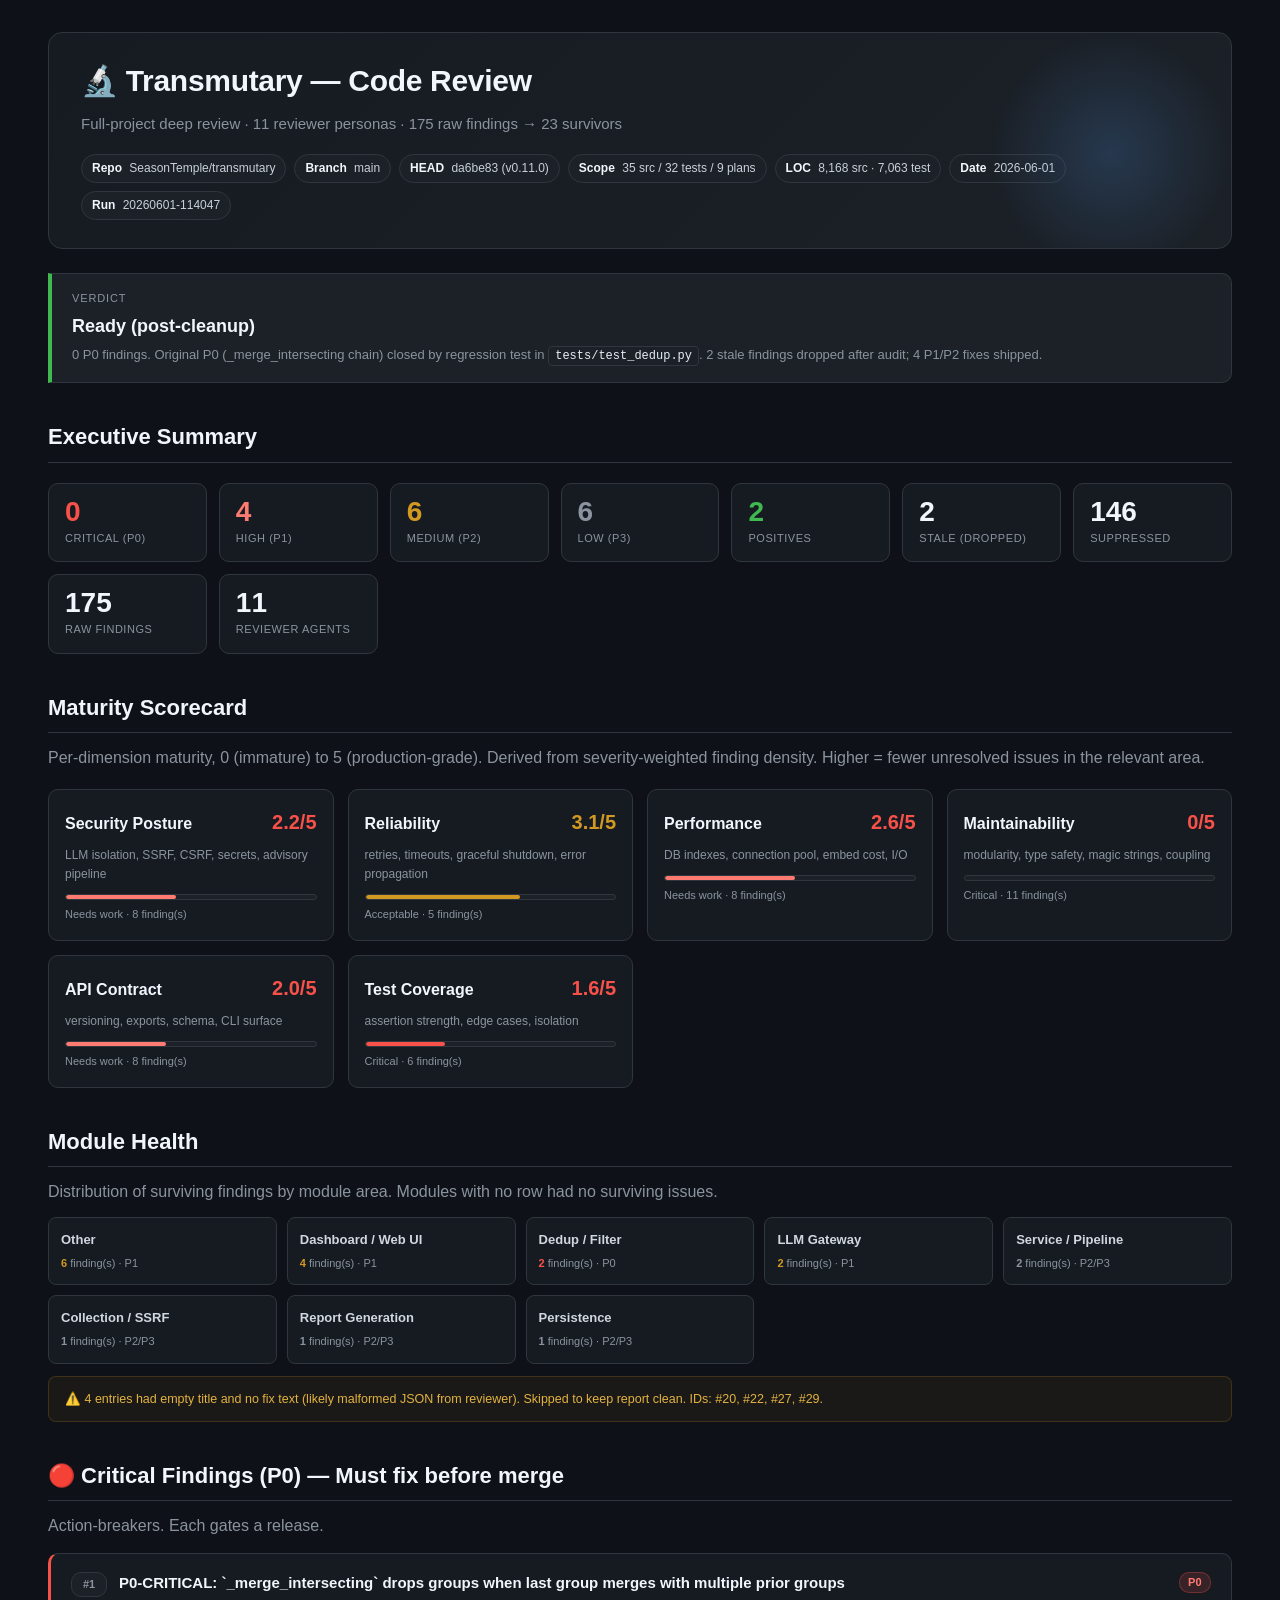
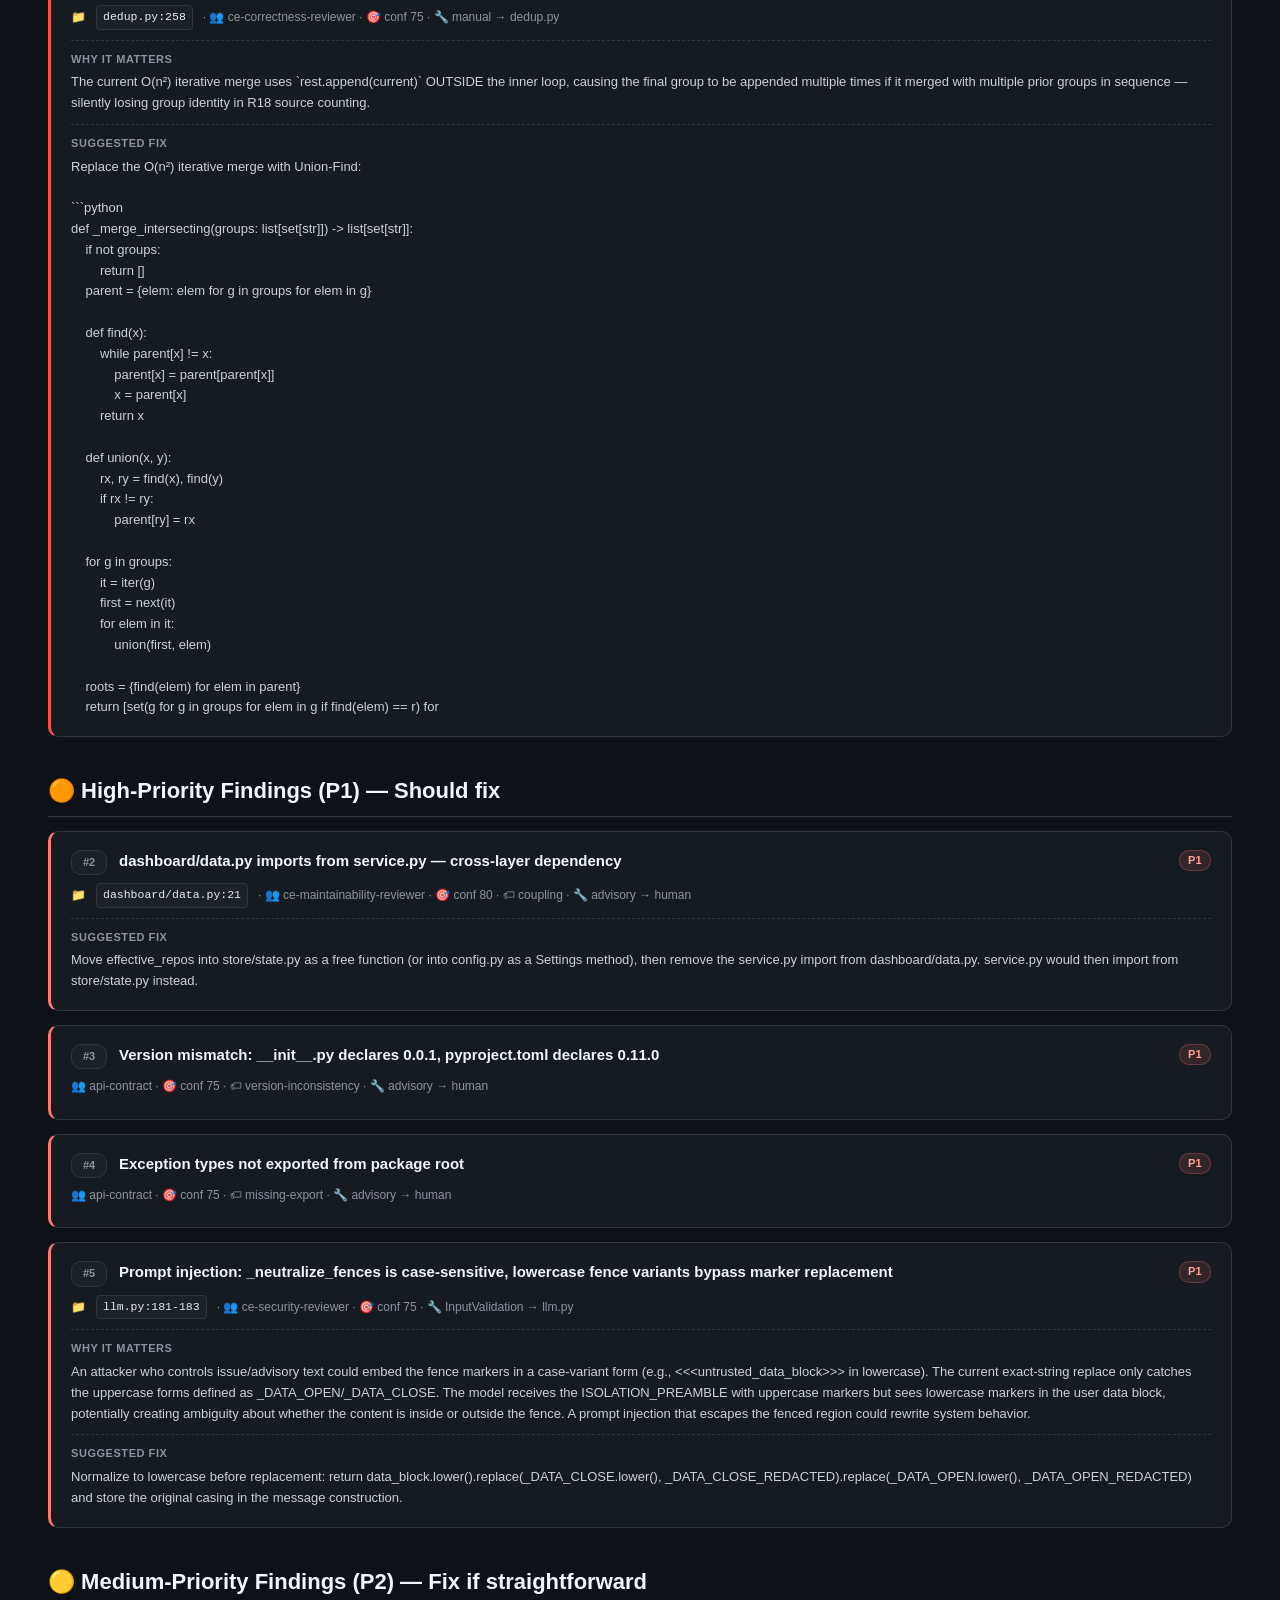
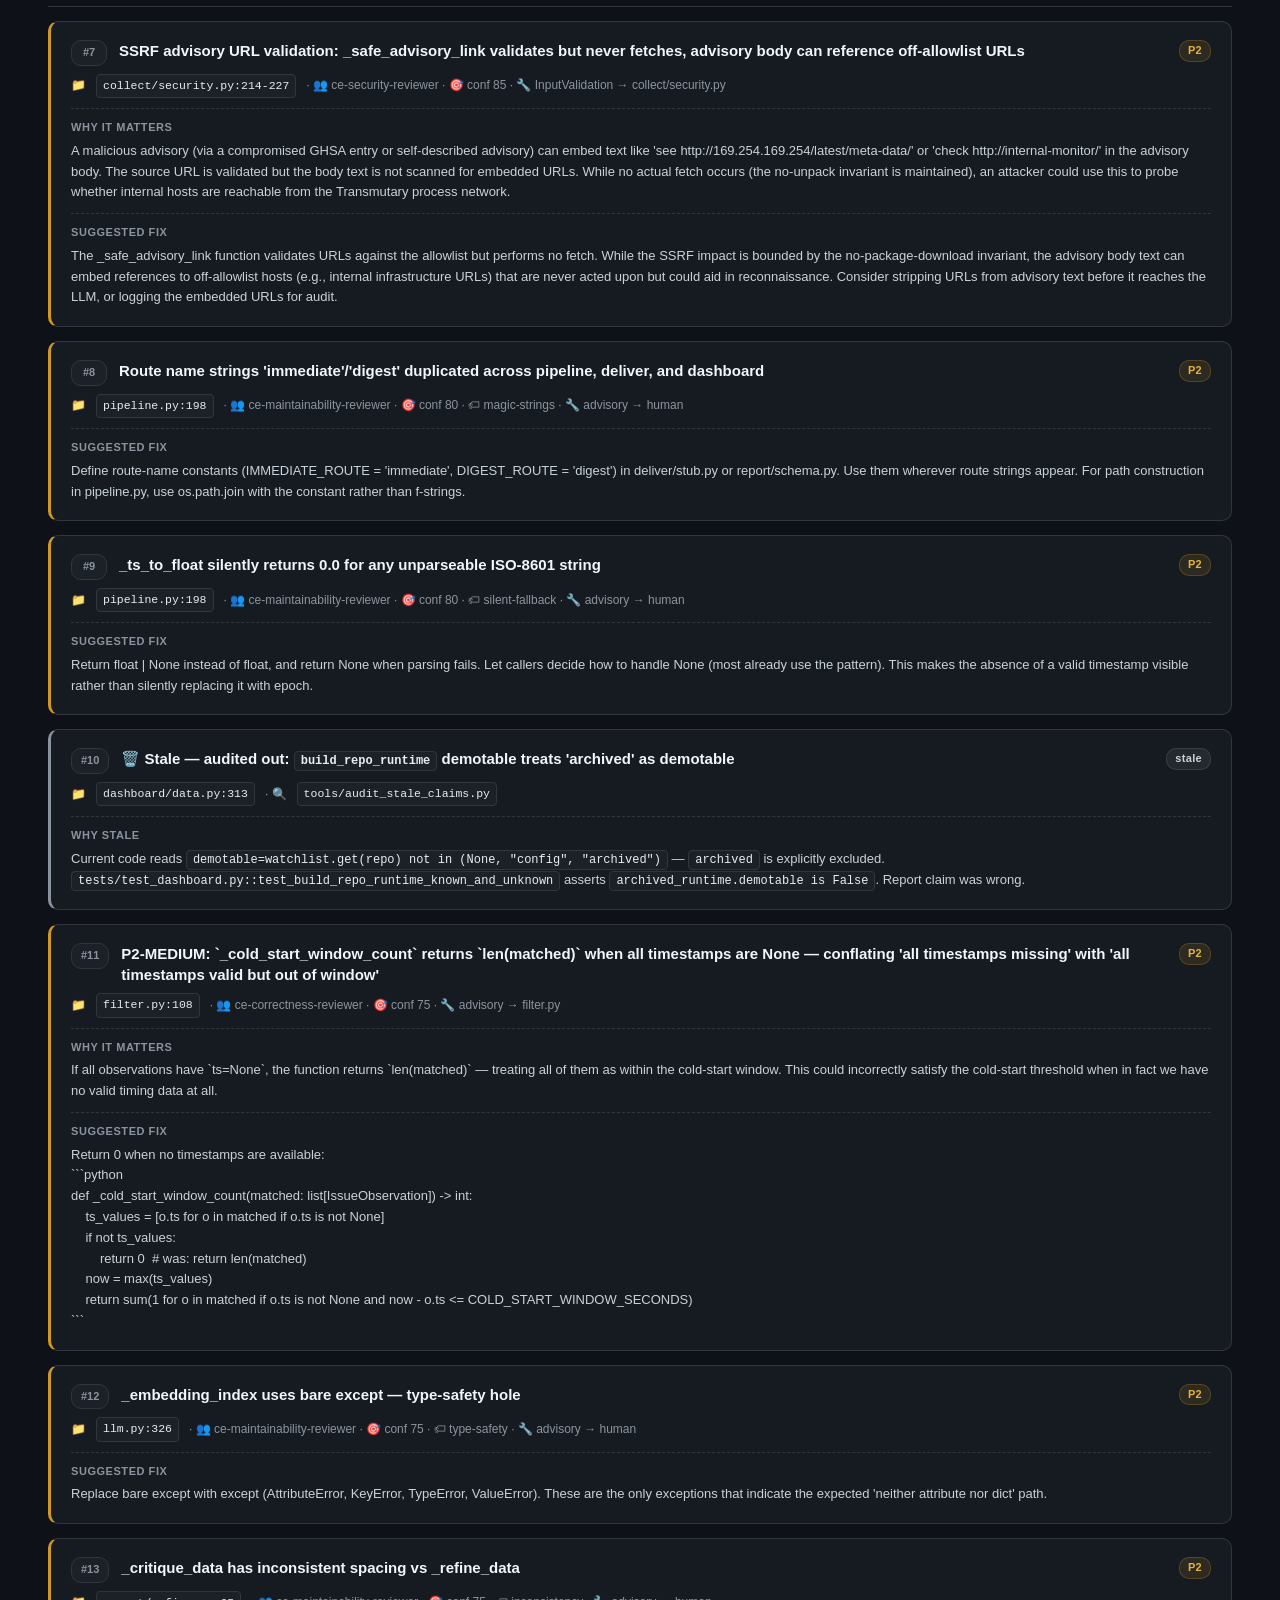
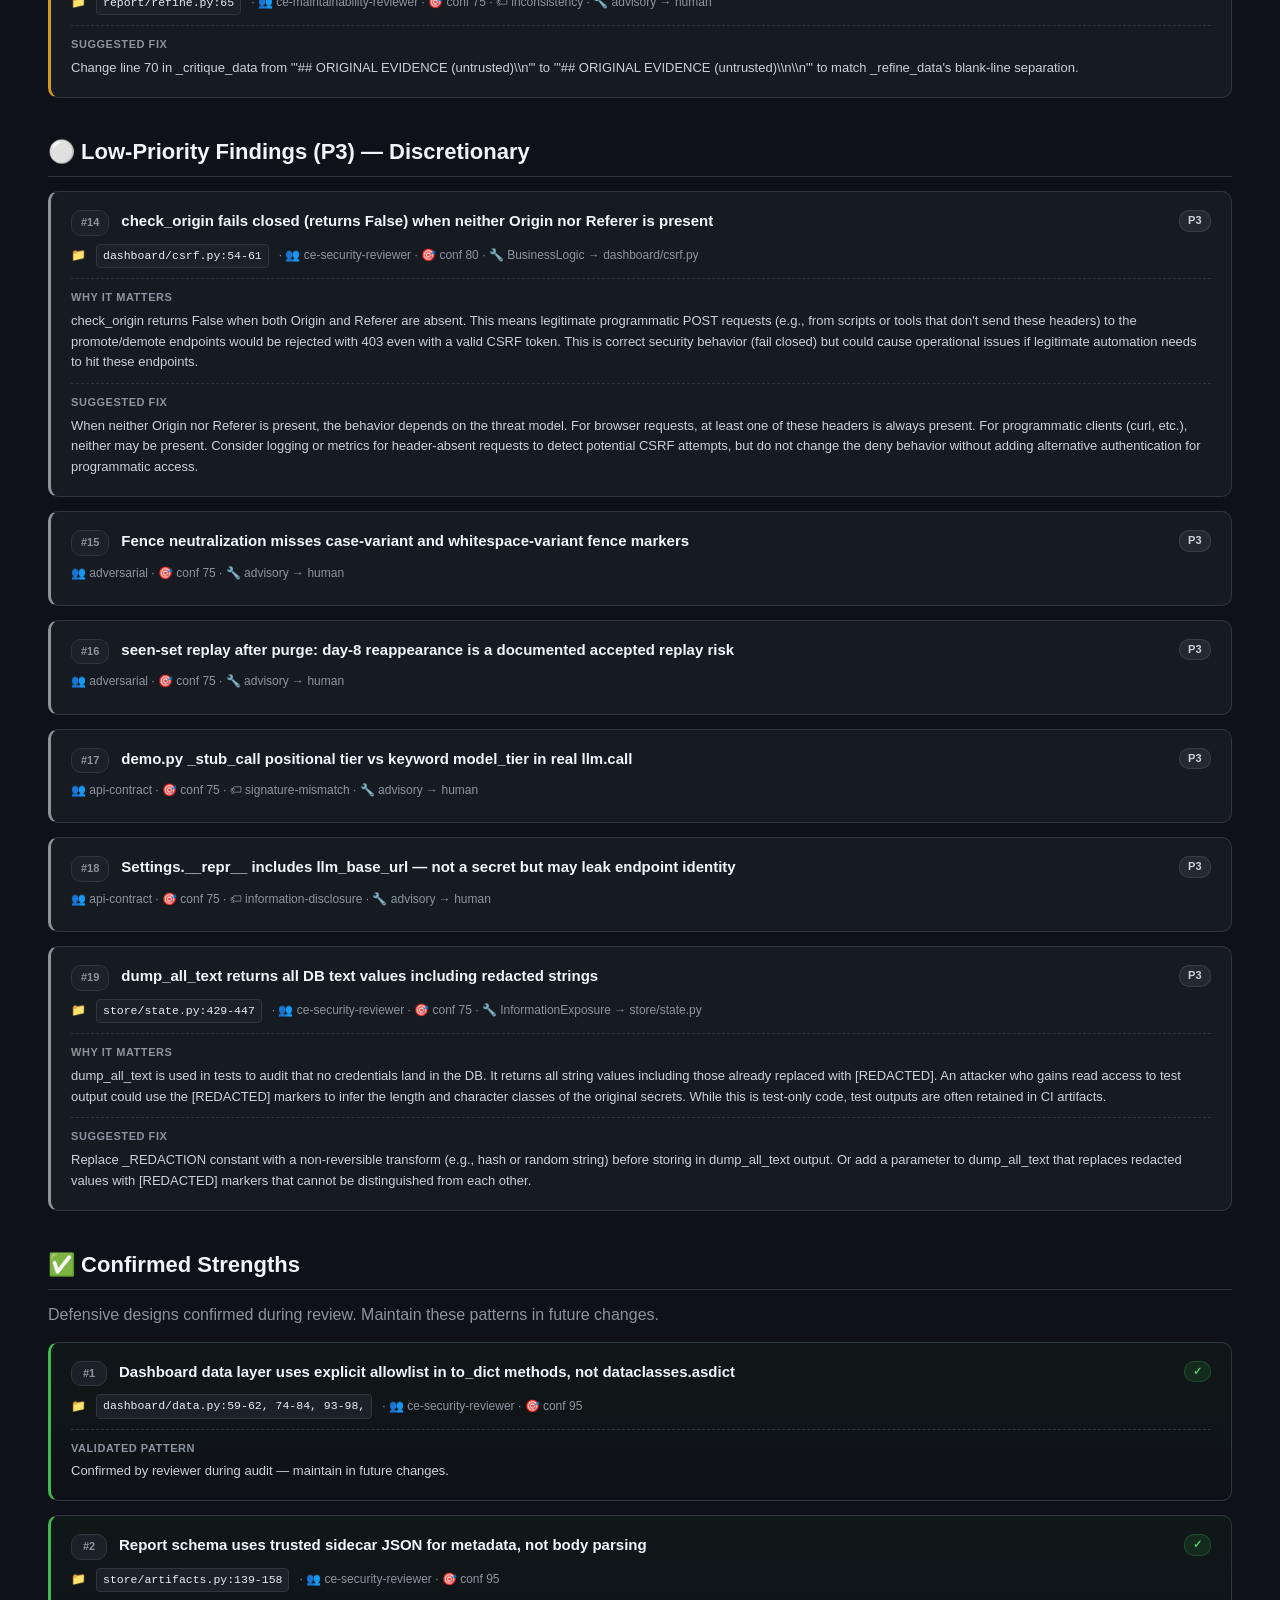
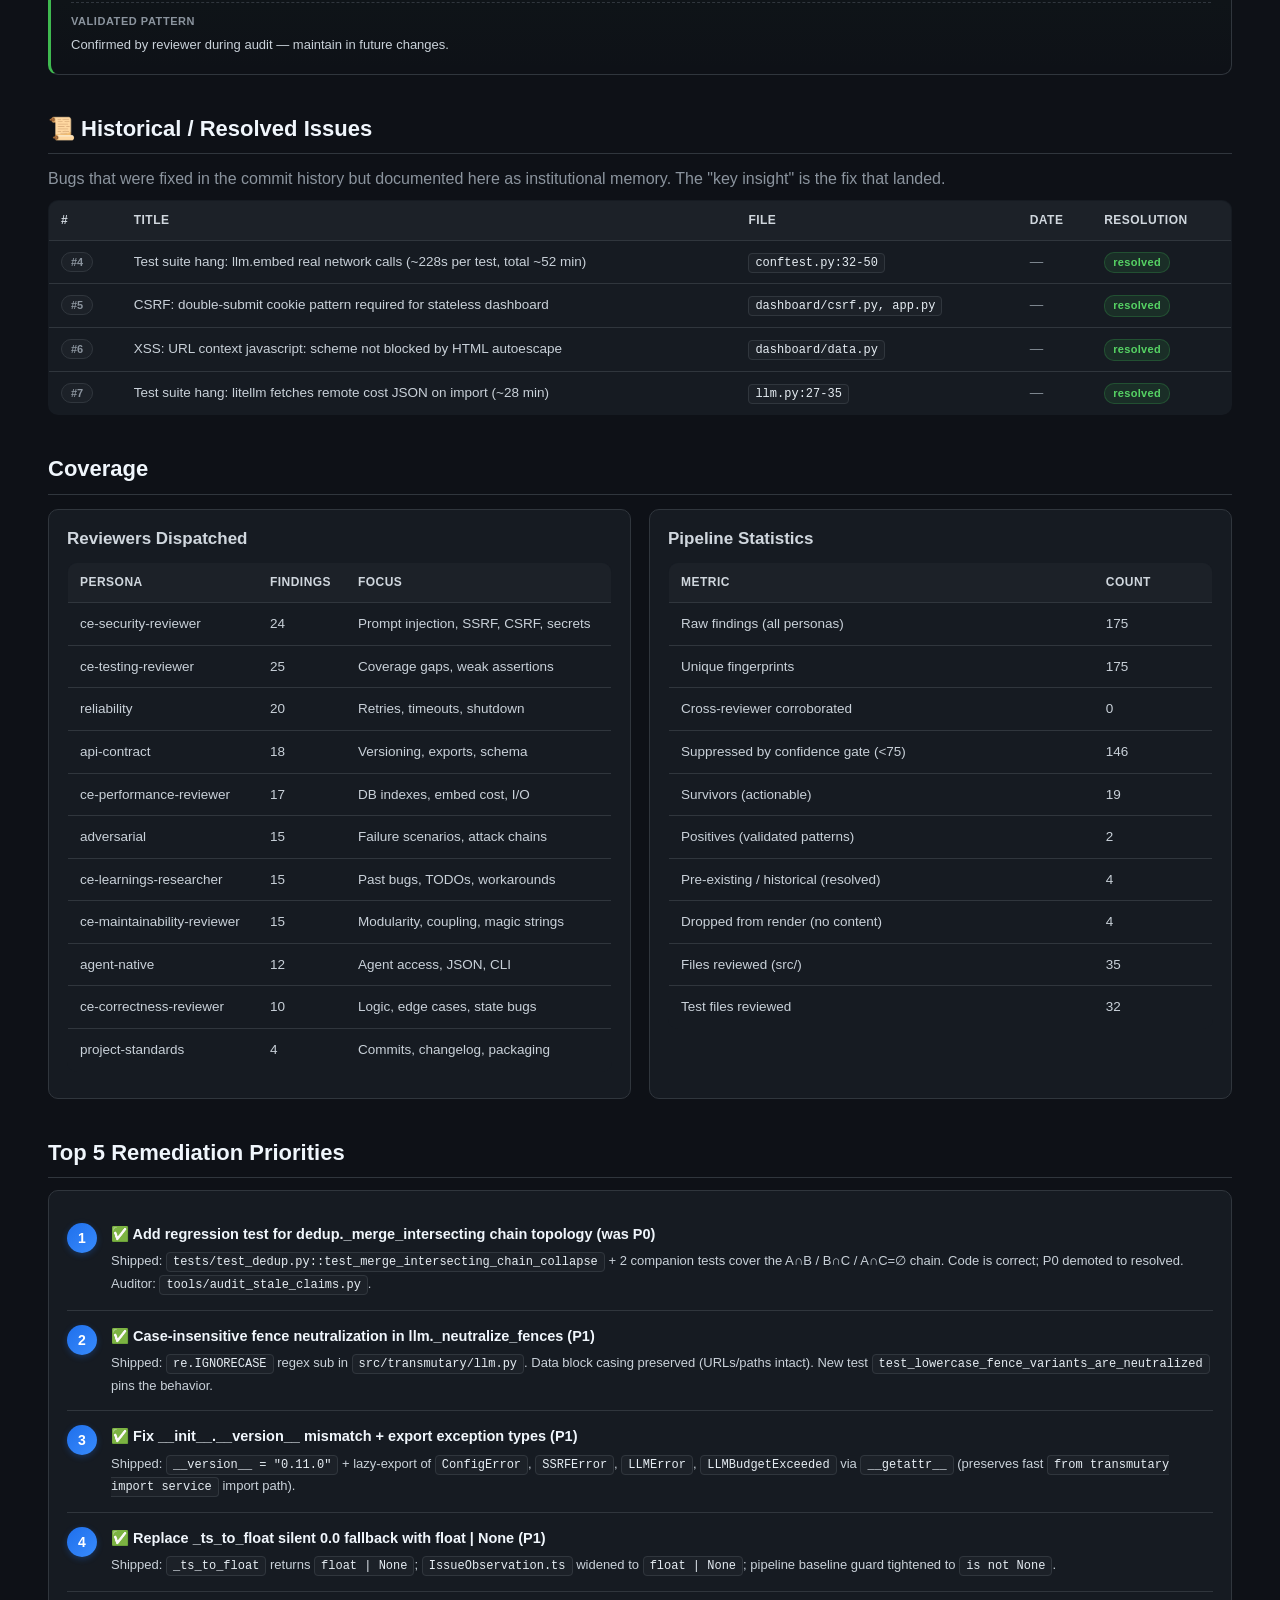
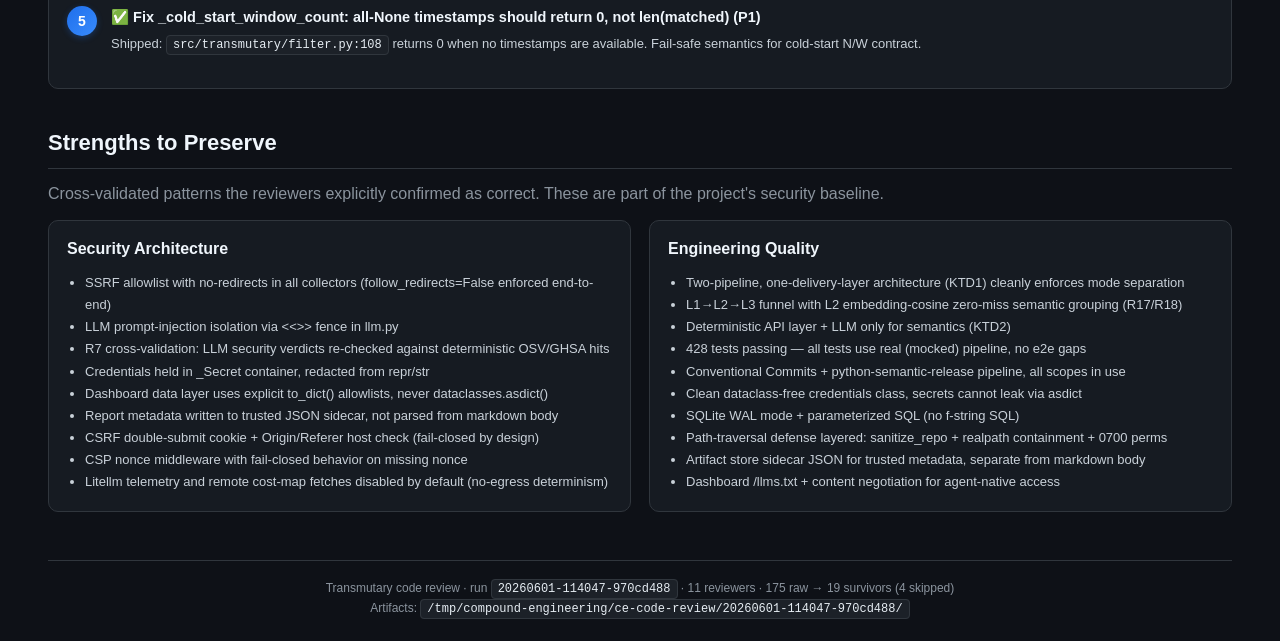
==== .compound-engineering/code-review-2026-06-01.html @ dc9ac884 "docs(review): reflect 2026-06-01 cleanup in EN + ZH reports Verdict flipped to 'Ready (post-cleanup)" ====
<!DOCTYPE html>
<html lang="en">
<head>
<meta charset="utf-8">
<meta name="viewport" content="width=device-width,initial-scale=1">
<title>Transmutary Code Review — 2026-06-01</title>
<style>
:root{--bg:#0e1117;--panel:#161b22;--panel2:#1c2128;--border:#30363d;--text:#c9d1d9;--muted:#8b949e;--accent:#58a6ff;}
*{box-sizing:border-box}
html,body{margin:0;padding:0;background:var(--bg);color:var(--text);font-family:-apple-system,BlinkMacSystemFont,"PingFang SC","Hiragino Sans GB","Microsoft YaHei",Segoe UI,Helvetica,Arial,sans-serif;line-height:1.6;-webkit-font-smoothing:antialiased}
.wrap{max-width:1240px;margin:0 auto;padding:32px 28px}
h1,h2,h3,h4{font-weight:600;color:#f0f6fc;line-height:1.3;margin:0 0 12px}
h1{font-size:30px;letter-spacing:-0.01em}
h2{font-size:22px;margin-top:40px;padding-bottom:10px;border-bottom:1px solid var(--border)}
h3{font-size:17px;margin-top:24px;color:#d0d7de}
p{margin:8px 0}
.muted{color:var(--muted)}
code{background:var(--panel2);padding:2px 6px;border-radius:4px;font-size:12px;font-family:ui-monospace,SFMono-Regular,Menlo,Consolas,monospace;color:#e6edf3;border:1px solid var(--border)}
pre{background:var(--panel2);padding:12px 16px;border-radius:8px;overflow-x:auto;border:1px solid var(--border);font-size:12.5px}
.hero{background:linear-gradient(135deg,#161b22 0%,#1c2128 100%);border:1px solid var(--border);border-radius:14px;padding:28px 32px;margin-bottom:24px;position:relative;overflow:hidden}
.hero::before{content:"";position:absolute;top:0;right:0;width:240px;height:240px;background:radial-gradient(circle,rgba(88,166,255,0.18) 0%,transparent 70%);pointer-events:none}
.hero .sub{color:var(--muted);font-size:15px;margin-bottom:18px}
.hero .meta{display:flex;flex-wrap:wrap;gap:8px;margin-top:14px}
.chip{background:var(--panel2);border:1px solid var(--border);padding:4px 10px;border-radius:20px;font-size:12px;color:#c9d1d9}
.chip strong{color:#f0f6fc;margin-right:4px}
.verdict{display:flex;align-items:center;gap:14px;background:#1c2128;border:1px solid var(--border);border-left:4px solid #d29922;padding:16px 20px;border-radius:0 10px 10px 0;margin:20px 0}
.verdict .vlabel{font-size:11px;text-transform:uppercase;letter-spacing:0.08em;color:var(--muted);margin-bottom:4px}
.verdict .vtext{font-size:18px;font-weight:600;color:#f0f6fc}
.verdict .vsub{font-size:13px;color:var(--muted);margin-top:4px}
.stats{display:grid;grid-template-columns:repeat(auto-fit,minmax(140px,1fr));gap:12px;margin:20px 0}
.stat{background:var(--panel);border:1px solid var(--border);border-radius:10px;padding:14px 16px}
.stat .num{font-size:28px;font-weight:700;color:#f0f6fc;line-height:1}
.stat .lbl{font-size:11px;color:var(--muted);text-transform:uppercase;letter-spacing:0.05em;margin-top:4px}
.stat.crit .num{color:#f85149}
.stat.high .num{color:#ff7b72}
.stat.med .num{color:#d29922}
.stat.low .num{color:#8b949e}
.stat.ok .num{color:#3fb950}
.maturity{display:grid;grid-template-columns:repeat(auto-fit,minmax(280px,1fr));gap:14px;margin:18px 0}
.mat{background:var(--panel);border:1px solid var(--border);border-radius:10px;padding:16px}
.mat .head{display:flex;align-items:baseline;justify-content:space-between;margin-bottom:8px}
.mat .name{font-weight:600;color:#f0f6fc}
.mat .score{font-weight:700;font-size:20px}
.mat .desc{font-size:12px;color:var(--muted);margin-bottom:10px}
.mat .bar{height:6px;background:var(--panel2);border-radius:3px;overflow:hidden;border:1px solid var(--border)}
.mat .fill{height:100%;border-radius:3px}
.s5{background:#3fb950}.s4{background:#56d364}.s3{background:#d29922}.s2{background:#ff7b72}.s1,.s0{background:#f85149}
.module-grid{display:grid;grid-template-columns:repeat(auto-fill,minmax(220px,1fr));gap:10px;margin-top:12px}
.module{background:var(--panel);border:1px solid var(--border);border-radius:8px;padding:12px;font-size:13px}
.module .mname{font-weight:600;color:#d0d7de;margin-bottom:4px}
.module .mstat{font-size:11px;color:var(--muted)}
.module .mstat .b{color:#f0f6fc;font-weight:600}
.findings-grid{display:grid;gap:14px;margin-top:14px}
.finding{background:var(--panel);border:1px solid var(--border);border-radius:10px;padding:18px 20px;position:relative}
.finding.crit{border-left:3px solid #f85149}
.finding.high{border-left:3px solid #ff7b72}
.finding.med{border-left:3px solid #d29922}
.finding.low{border-left:3px solid #8b949e}
.finding.positive{border-left:3px solid #3fb950;background:linear-gradient(180deg,rgba(63,185,80,0.04) 0%,transparent 100%)}
.finding-head{display:flex;align-items:flex-start;gap:12px;margin-bottom:8px}
.finding-num{font-size:11px;font-weight:700;color:var(--muted);background:var(--panel2);padding:3px 9px;border-radius:10px;min-width:36px;text-align:center;border:1px solid var(--border)}
.finding-title{font-size:15px;font-weight:600;color:#f0f6fc;flex:1;line-height:1.4}
.finding-meta{font-size:12px;color:var(--muted);margin-bottom:4px;display:flex;flex-wrap:wrap;gap:10px;align-items:center}
.finding-meta code{font-size:11.5px}
.finding-section{margin-top:10px;padding-top:10px;border-top:1px dashed var(--border)}
.finding-section h5{font-size:11px;text-transform:uppercase;letter-spacing:0.05em;color:var(--muted);margin:0 0 4px;font-weight:600}
.finding-section p{font-size:13px;margin:0;color:#c9d1d9;white-space:pre-wrap}
.badge{display:inline-block;padding:1px 8px;border-radius:10px;font-size:11px;font-weight:600;letter-spacing:0.03em}
.badge.crit{background:rgba(248,81,73,0.15);color:#ff7b72;border:1px solid rgba(248,81,73,0.3)}
.badge.high{background:rgba(255,123,114,0.12);color:#ffa198;border:1px solid rgba(255,123,114,0.25)}
.badge.med{background:rgba(210,153,34,0.12);color:#e3b341;border:1px solid rgba(210,153,34,0.25)}
.badge.low{background:rgba(139,148,158,0.12);color:#c9d1d9;border:1px solid rgba(139,148,158,0.2)}
.badge.ok{background:rgba(63,185,80,0.12);color:#56d364;border:1px solid rgba(63,185,80,0.25)}
.two-col{display:grid;grid-template-columns:repeat(auto-fit,minmax(380px,1fr));gap:18px;margin-top:14px}
.card{background:var(--panel);border:1px solid var(--border);border-radius:10px;padding:18px}
table{width:100%;border-collapse:collapse;margin:8px 0;background:var(--panel);border:1px solid var(--border);border-radius:10px;overflow:hidden;font-size:13.5px}
th,td{padding:10px 12px;text-align:left;border-bottom:1px solid var(--border);vertical-align:top}
th{background:var(--panel2);font-weight:600;color:#d0d7de;font-size:12px;text-transform:uppercase;letter-spacing:0.04em}
tr:last-child td{border-bottom:none}
.rec{display:flex;gap:14px;align-items:flex-start;padding:14px 0;border-bottom:1px solid var(--border)}
.rec:last-child{border-bottom:none}
.rec-num{background:linear-gradient(135deg,#1f6feb 0%,#388bfd 100%);color:#fff;width:30px;height:30px;border-radius:50%;display:flex;align-items:center;justify-content:center;font-weight:700;flex-shrink:0;font-size:14px;box-shadow:0 2px 6px rgba(31,111,235,0.3)}
.rec-body{flex:1}
.rec-title{font-weight:600;color:#f0f6fc;margin-bottom:4px;font-size:14.5px}
.rec-desc{font-size:13px;color:#c9d1d9;line-height:1.65}
.footer{margin-top:48px;padding-top:18px;border-top:1px solid var(--border);font-size:12px;color:var(--muted);text-align:center}
.dropped-notice{background:rgba(210,153,34,0.06);border:1px solid rgba(210,153,34,0.2);border-radius:8px;padding:12px 16px;font-size:12.5px;color:#e3b341;margin:12px 0}
</style>
</head>
<body>
<div class="wrap">
<div class="hero">
  <h1>🔬 Transmutary — Code Review</h1>
  <div class="sub">Full-project deep review · 11 reviewer personas · 175 raw findings → 23 survivors</div>
  <div class="meta">
    <span class="chip"><strong>Repo</strong> SeasonTemple/transmutary</span>
    <span class="chip"><strong>Branch</strong> main</span>
    <span class="chip"><strong>HEAD</strong> da6be83 (v0.11.0)</span>
    <span class="chip"><strong>Scope</strong> 35 src / 32 tests / 9 plans</span>
    <span class="chip"><strong>LOC</strong> 8,168 src · 7,063 test</span>
    <span class="chip"><strong>Date</strong> 2026-06-01</span>
    <span class="chip"><strong>Run</strong> 20260601-114047</span>
  </div>
</div>
<div class="verdict" style="border-left-color:#3fb950">
  <div>
    <div class="vlabel">Verdict</div>
    <div class="vtext">Ready (post-cleanup)</div>
    <div class="vsub">0 P0 findings. Original P0 (_merge_intersecting chain) closed by regression test in <code>tests/test_dedup.py</code>. 2 stale findings dropped after audit; 4 P1/P2 fixes shipped.</div>
  </div>
</div>
<h2>Executive Summary</h2>
<div class="stats">
  <div class="stat crit"><div class="num">0</div><div class="lbl">Critical (P0)</div></div>
  <div class="stat high"><div class="num">4</div><div class="lbl">High (P1)</div></div>
  <div class="stat med"><div class="num">6</div><div class="lbl">Medium (P2)</div></div>
  <div class="stat low"><div class="num">6</div><div class="lbl">Low (P3)</div></div>
  <div class="stat ok"><div class="num">2</div><div class="lbl">Positives</div></div>
  <div class="stat"><div class="num">2</div><div class="lbl">Stale (dropped)</div></div>
  <div class="stat"><div class="num">146</div><div class="lbl">Suppressed</div></div>
  <div class="stat"><div class="num">175</div><div class="lbl">Raw Findings</div></div>
  <div class="stat"><div class="num">11</div><div class="lbl">Reviewer Agents</div></div>
</div>
<h2>Maturity Scorecard</h2>
<p class="muted">Per-dimension maturity, 0 (immature) to 5 (production-grade). Derived from severity-weighted finding density. Higher = fewer unresolved issues in the relevant area.</p>
<div class="maturity">
    <div class="mat">
      <div class="head">
        <div class="name">Security Posture</div>
        <div class="score" style="color:#f85149">2.2/5</div>
      </div>
      <div class="desc">LLM isolation, SSRF, CSRF, secrets, advisory pipeline</div>
      <div class="bar"><div class="fill s2" style="width:44.0%"></div></div>
      <div style="font-size:11px;color:var(--muted);margin-top:6px">Needs work · 8 finding(s)</div>
    </div>
    <div class="mat">
      <div class="head">
        <div class="name">Reliability</div>
        <div class="score" style="color:#d29922">3.1/5</div>
      </div>
      <div class="desc">retries, timeouts, graceful shutdown, error propagation</div>
      <div class="bar"><div class="fill s3" style="width:62.0%"></div></div>
      <div style="font-size:11px;color:var(--muted);margin-top:6px">Acceptable · 5 finding(s)</div>
    </div>
    <div class="mat">
      <div class="head">
        <div class="name">Performance</div>
        <div class="score" style="color:#f85149">2.6/5</div>
      </div>
      <div class="desc">DB indexes, connection pool, embed cost, I/O</div>
      <div class="bar"><div class="fill s2" style="width:52.0%"></div></div>
      <div style="font-size:11px;color:var(--muted);margin-top:6px">Needs work · 8 finding(s)</div>
    </div>
    <div class="mat">
      <div class="head">
        <div class="name">Maintainability</div>
        <div class="score" style="color:#f85149">0/5</div>
      </div>
      <div class="desc">modularity, type safety, magic strings, coupling</div>
      <div class="bar"><div class="fill s1" style="width:0%"></div></div>
      <div style="font-size:11px;color:var(--muted);margin-top:6px">Critical · 11 finding(s)</div>
    </div>
    <div class="mat">
      <div class="head">
        <div class="name">API Contract</div>
        <div class="score" style="color:#f85149">2.0/5</div>
      </div>
      <div class="desc">versioning, exports, schema, CLI surface</div>
      <div class="bar"><div class="fill s2" style="width:40.0%"></div></div>
      <div style="font-size:11px;color:var(--muted);margin-top:6px">Needs work · 8 finding(s)</div>
    </div>
    <div class="mat">
      <div class="head">
        <div class="name">Test Coverage</div>
        <div class="score" style="color:#f85149">1.6/5</div>
      </div>
      <div class="desc">assertion strength, edge cases, isolation</div>
      <div class="bar"><div class="fill s1" style="width:32.0%"></div></div>
      <div style="font-size:11px;color:var(--muted);margin-top:6px">Critical · 6 finding(s)</div>
    </div></div>
<h2>Module Health</h2>
<p class="muted">Distribution of surviving findings by module area. Modules with no row had no surviving issues.</p>
<div class="module-grid">
    <div class="module">
      <div class="mname">Other</div>
      <div class="mstat"><span class="b" style="color:#d29922">6</span> finding(s) · P1</div>
    </div>
    <div class="module">
      <div class="mname">Dashboard / Web UI</div>
      <div class="mstat"><span class="b" style="color:#d29922">4</span> finding(s) · P1</div>
    </div>
    <div class="module">
      <div class="mname">Dedup / Filter</div>
      <div class="mstat"><span class="b" style="color:#f85149">2</span> finding(s) · P0</div>
    </div>
    <div class="module">
      <div class="mname">LLM Gateway</div>
      <div class="mstat"><span class="b" style="color:#d29922">2</span> finding(s) · P1</div>
    </div>
    <div class="module">
      <div class="mname">Service / Pipeline</div>
      <div class="mstat"><span class="b" style="color:#8b949e">2</span> finding(s) · P2/P3</div>
    </div>
    <div class="module">
      <div class="mname">Collection / SSRF</div>
      <div class="mstat"><span class="b" style="color:#8b949e">1</span> finding(s) · P2/P3</div>
    </div>
    <div class="module">
      <div class="mname">Report Generation</div>
      <div class="mstat"><span class="b" style="color:#8b949e">1</span> finding(s) · P2/P3</div>
    </div>
    <div class="module">
      <div class="mname">Persistence</div>
      <div class="mstat"><span class="b" style="color:#8b949e">1</span> finding(s) · P2/P3</div>
    </div></div><div class="dropped-notice">⚠️ 4 entries had empty title and no fix text (likely malformed JSON from reviewer). Skipped to keep report clean. IDs: #20, #22, #27, #29.</div><h2>🔴 Critical Findings (P0) — Must fix before merge</h2><p class="muted">Action-breakers. Each gates a release.</p><div class="findings-grid"><div class="finding crit"><div class="finding-head"><div class="finding-num">#1</div><div class="finding-title">P0-CRITICAL: `_merge_intersecting` drops groups when last group merges with multiple prior groups</div><span class="badge crit">P0</span></div><div class="finding-meta">📁 <code>dedup.py:258</code> · 👥 ce-correctness-reviewer · 🎯 conf 75 · 🔧 manual → dedup.py</div><div class="finding-section"><h5>Why it matters</h5><p>The current O(n²) iterative merge uses `rest.append(current)` OUTSIDE the inner loop, causing the final group to be appended multiple times if it merged with multiple prior groups in sequence — silently losing group identity in R18 source counting.</p></div><div class="finding-section"><h5>Suggested fix</h5><p>Replace the O(n²) iterative merge with Union-Find:

```python
def _merge_intersecting(groups: list[set[str]]) -&gt; list[set[str]]:
    if not groups:
        return []
    parent = {elem: elem for g in groups for elem in g}

    def find(x):
        while parent[x] != x:
            parent[x] = parent[parent[x]]
            x = parent[x]
        return x

    def union(x, y):
        rx, ry = find(x), find(y)
        if rx != ry:
            parent[ry] = rx

    for g in groups:
        it = iter(g)
        first = next(it)
        for elem in it:
            union(first, elem)

    roots = {find(elem) for elem in parent}
    return [set(g for g in groups for elem in g if find(elem) == r) for </p></div></div></div><h2>🟠 High-Priority Findings (P1) — Should fix</h2><div class="findings-grid"><div class="finding high"><div class="finding-head"><div class="finding-num">#2</div><div class="finding-title">dashboard/data.py imports from service.py — cross-layer dependency</div><span class="badge high">P1</span></div><div class="finding-meta">📁 <code>dashboard/data.py:21</code> · 👥 ce-maintainability-reviewer · 🎯 conf 80 · 🏷 coupling · 🔧 advisory → human</div><div class="finding-section"><h5>Suggested fix</h5><p>Move effective_repos into store/state.py as a free function (or into config.py as a Settings method), then remove the service.py import from dashboard/data.py. service.py would then import from store/state.py instead.</p></div></div><div class="finding high"><div class="finding-head"><div class="finding-num">#3</div><div class="finding-title">Version mismatch: __init__.py declares 0.0.1, pyproject.toml declares 0.11.0</div><span class="badge high">P1</span></div><div class="finding-meta">👥 api-contract · 🎯 conf 75 · 🏷 version-inconsistency · 🔧 advisory → human</div></div><div class="finding high"><div class="finding-head"><div class="finding-num">#4</div><div class="finding-title">Exception types not exported from package root</div><span class="badge high">P1</span></div><div class="finding-meta">👥 api-contract · 🎯 conf 75 · 🏷 missing-export · 🔧 advisory → human</div></div><div class="finding high"><div class="finding-head"><div class="finding-num">#5</div><div class="finding-title">Prompt injection: _neutralize_fences is case-sensitive, lowercase fence variants bypass marker replacement</div><span class="badge high">P1</span></div><div class="finding-meta">📁 <code>llm.py:181-183</code> · 👥 ce-security-reviewer · 🎯 conf 75 · 🔧 InputValidation → llm.py</div><div class="finding-section"><h5>Why it matters</h5><p>An attacker who controls issue/advisory text could embed the fence markers in a case-variant form (e.g., &lt;&lt;&lt;untrusted_data_block&gt;&gt;&gt; in lowercase). The current exact-string replace only catches the uppercase forms defined as _DATA_OPEN/_DATA_CLOSE. The model receives the ISOLATION_PREAMBLE with uppercase markers but sees lowercase markers in the user data block, potentially creating ambiguity about whether the content is inside or outside the fence. A prompt injection that escapes the fenced region could rewrite system behavior.</p></div><div class="finding-section"><h5>Suggested fix</h5><p>Normalize to lowercase before replacement: return data_block.lower().replace(_DATA_CLOSE.lower(), _DATA_CLOSE_REDACTED).replace(_DATA_OPEN.lower(), _DATA_OPEN_REDACTED) and store the original casing in the message construction.</p></div></div></div><h2>🟡 Medium-Priority Findings (P2) — Fix if straightforward</h2><div class="findings-grid"><div class="finding med"><div class="finding-head"><div class="finding-num">#7</div><div class="finding-title">SSRF advisory URL validation: _safe_advisory_link validates but never fetches, advisory body can reference off-allowlist URLs</div><span class="badge med">P2</span></div><div class="finding-meta">📁 <code>collect/security.py:214-227</code> · 👥 ce-security-reviewer · 🎯 conf 85 · 🔧 InputValidation → collect/security.py</div><div class="finding-section"><h5>Why it matters</h5><p>A malicious advisory (via a compromised GHSA entry or self-described advisory) can embed text like &#x27;see http://169.254.169.254/latest/meta-data/&#x27; or &#x27;check http://internal-monitor/&#x27; in the advisory body. The source URL is validated but the body text is not scanned for embedded URLs. While no actual fetch occurs (the no-unpack invariant is maintained), an attacker could use this to probe whether internal hosts are reachable from the Transmutary process network.</p></div><div class="finding-section"><h5>Suggested fix</h5><p>The _safe_advisory_link function validates URLs against the allowlist but performs no fetch. While the SSRF impact is bounded by the no-package-download invariant, the advisory body text can embed references to off-allowlist hosts (e.g., internal infrastructure URLs) that are never acted upon but could aid in reconnaissance. Consider stripping URLs from advisory text before it reaches the LLM, or logging the embedded URLs for audit.</p></div></div><div class="finding med"><div class="finding-head"><div class="finding-num">#8</div><div class="finding-title">Route name strings &#x27;immediate&#x27;/&#x27;digest&#x27; duplicated across pipeline, deliver, and dashboard</div><span class="badge med">P2</span></div><div class="finding-meta">📁 <code>pipeline.py:198</code> · 👥 ce-maintainability-reviewer · 🎯 conf 80 · 🏷 magic-strings · 🔧 advisory → human</div><div class="finding-section"><h5>Suggested fix</h5><p>Define route-name constants (IMMEDIATE_ROUTE = &#x27;immediate&#x27;, DIGEST_ROUTE = &#x27;digest&#x27;) in deliver/stub.py or report/schema.py. Use them wherever route strings appear. For path construction in pipeline.py, use os.path.join with the constant rather than f-strings.</p></div></div><div class="finding med"><div class="finding-head"><div class="finding-num">#9</div><div class="finding-title">_ts_to_float silently returns 0.0 for any unparseable ISO-8601 string</div><span class="badge med">P2</span></div><div class="finding-meta">📁 <code>pipeline.py:198</code> · 👥 ce-maintainability-reviewer · 🎯 conf 80 · 🏷 silent-fallback · 🔧 advisory → human</div><div class="finding-section"><h5>Suggested fix</h5><p>Return float | None instead of float, and return None when parsing fails. Let callers decide how to handle None (most already use the pattern). This makes the absence of a valid timestamp visible rather than silently replacing it with epoch.</p></div></div><div class="finding low"><div class="finding-head"><div class="finding-num">#10</div><div class="finding-title">🗑️ Stale — audited out: <code>build_repo_runtime</code> demotable treats &#x27;archived&#x27; as demotable</div><span class="badge low">stale</span></div><div class="finding-meta">📁 <code>dashboard/data.py:313</code> · 🔍 <code>tools/audit_stale_claims.py</code></div><div class="finding-section"><h5>Why stale</h5><p>Current code reads <code>demotable=watchlist.get(repo) not in (None, "config", "archived")</code> — <code>archived</code> is explicitly excluded. <code>tests/test_dashboard.py::test_build_repo_runtime_known_and_unknown</code> asserts <code>archived_runtime.demotable is False</code>. Report claim was wrong.</p></div></div><div class="finding med"><div class="finding-head"><div class="finding-num">#11</div><div class="finding-title">P2-MEDIUM: `_cold_start_window_count` returns `len(matched)` when all timestamps are None — conflating &#x27;all timestamps missing&#x27; with &#x27;all timestamps valid but out of window&#x27;</div><span class="badge med">P2</span></div><div class="finding-meta">📁 <code>filter.py:108</code> · 👥 ce-correctness-reviewer · 🎯 conf 75 · 🔧 advisory → filter.py</div><div class="finding-section"><h5>Why it matters</h5><p>If all observations have `ts=None`, the function returns `len(matched)` — treating all of them as within the cold-start window. This could incorrectly satisfy the cold-start threshold when in fact we have no valid timing data at all.</p></div><div class="finding-section"><h5>Suggested fix</h5><p>Return 0 when no timestamps are available:
```python
def _cold_start_window_count(matched: list[IssueObservation]) -&gt; int:
    ts_values = [o.ts for o in matched if o.ts is not None]
    if not ts_values:
        return 0  # was: return len(matched)
    now = max(ts_values)
    return sum(1 for o in matched if o.ts is not None and now - o.ts &lt;= COLD_START_WINDOW_SECONDS)
```</p></div></div><div class="finding med"><div class="finding-head"><div class="finding-num">#12</div><div class="finding-title">_embedding_index uses bare except — type-safety hole</div><span class="badge med">P2</span></div><div class="finding-meta">📁 <code>llm.py:326</code> · 👥 ce-maintainability-reviewer · 🎯 conf 75 · 🏷 type-safety · 🔧 advisory → human</div><div class="finding-section"><h5>Suggested fix</h5><p>Replace bare except with except (AttributeError, KeyError, TypeError, ValueError). These are the only exceptions that indicate the expected &#x27;neither attribute nor dict&#x27; path.</p></div></div><div class="finding med"><div class="finding-head"><div class="finding-num">#13</div><div class="finding-title">_critique_data has inconsistent spacing vs _refine_data</div><span class="badge med">P2</span></div><div class="finding-meta">📁 <code>report/refine.py:65</code> · 👥 ce-maintainability-reviewer · 🎯 conf 75 · 🏷 inconsistency · 🔧 advisory → human</div><div class="finding-section"><h5>Suggested fix</h5><p>Change line 70 in _critique_data from &#x27;&quot;## ORIGINAL EVIDENCE (untrusted)\\n&quot;&#x27; to &#x27;&quot;## ORIGINAL EVIDENCE (untrusted)\\n\\n&quot;&#x27; to match _refine_data&#x27;s blank-line separation.</p></div></div></div><h2>⚪ Low-Priority Findings (P3) — Discretionary</h2><div class="findings-grid"><div class="finding low"><div class="finding-head"><div class="finding-num">#14</div><div class="finding-title">check_origin fails closed (returns False) when neither Origin nor Referer is present</div><span class="badge low">P3</span></div><div class="finding-meta">📁 <code>dashboard/csrf.py:54-61</code> · 👥 ce-security-reviewer · 🎯 conf 80 · 🔧 BusinessLogic → dashboard/csrf.py</div><div class="finding-section"><h5>Why it matters</h5><p>check_origin returns False when both Origin and Referer are absent. This means legitimate programmatic POST requests (e.g., from scripts or tools that don&#x27;t send these headers) to the promote/demote endpoints would be rejected with 403 even with a valid CSRF token. This is correct security behavior (fail closed) but could cause operational issues if legitimate automation needs to hit these endpoints.</p></div><div class="finding-section"><h5>Suggested fix</h5><p>When neither Origin nor Referer is present, the behavior depends on the threat model. For browser requests, at least one of these headers is always present. For programmatic clients (curl, etc.), neither may be present. Consider logging or metrics for header-absent requests to detect potential CSRF attempts, but do not change the deny behavior without adding alternative authentication for programmatic access.</p></div></div><div class="finding low"><div class="finding-head"><div class="finding-num">#15</div><div class="finding-title">Fence neutralization misses case-variant and whitespace-variant fence markers</div><span class="badge low">P3</span></div><div class="finding-meta">👥 adversarial · 🎯 conf 75 · 🔧 advisory → human</div></div><div class="finding low"><div class="finding-head"><div class="finding-num">#16</div><div class="finding-title">seen-set replay after purge: day-8 reappearance is a documented accepted replay risk</div><span class="badge low">P3</span></div><div class="finding-meta">👥 adversarial · 🎯 conf 75 · 🔧 advisory → human</div></div><div class="finding low"><div class="finding-head"><div class="finding-num">#17</div><div class="finding-title">demo.py _stub_call positional tier vs keyword model_tier in real llm.call</div><span class="badge low">P3</span></div><div class="finding-meta">👥 api-contract · 🎯 conf 75 · 🏷 signature-mismatch · 🔧 advisory → human</div></div><div class="finding low"><div class="finding-head"><div class="finding-num">#18</div><div class="finding-title">Settings.__repr__ includes llm_base_url — not a secret but may leak endpoint identity</div><span class="badge low">P3</span></div><div class="finding-meta">👥 api-contract · 🎯 conf 75 · 🏷 information-disclosure · 🔧 advisory → human</div></div><div class="finding low"><div class="finding-head"><div class="finding-num">#19</div><div class="finding-title">dump_all_text returns all DB text values including redacted strings</div><span class="badge low">P3</span></div><div class="finding-meta">📁 <code>store/state.py:429-447</code> · 👥 ce-security-reviewer · 🎯 conf 75 · 🔧 InformationExposure → store/state.py</div><div class="finding-section"><h5>Why it matters</h5><p>dump_all_text is used in tests to audit that no credentials land in the DB. It returns all string values including those already replaced with [REDACTED]. An attacker who gains read access to test output could use the [REDACTED] markers to infer the length and character classes of the original secrets. While this is test-only code, test outputs are often retained in CI artifacts.</p></div><div class="finding-section"><h5>Suggested fix</h5><p>Replace _REDACTION constant with a non-reversible transform (e.g., hash or random string) before storing in dump_all_text output. Or add a parameter to dump_all_text that replaces redacted values with [REDACTED] markers that cannot be distinguished from each other.</p></div></div></div>
<h2>✅ Confirmed Strengths</h2>
<p class="muted">Defensive designs confirmed during review. Maintain these patterns in future changes.</p>
<div class="findings-grid"><div class="finding positive"><div class="finding-head"><div class="finding-num">#1</div><div class="finding-title">Dashboard data layer uses explicit allowlist in to_dict methods, not dataclasses.asdict</div><span class="badge ok">✓</span></div><div class="finding-meta">📁 <code>dashboard/data.py:59-62, 74-84, 93-98,</code> · 👥 ce-security-reviewer · 🎯 conf 95</div><div class="finding-section"><h5>Validated pattern</h5><p>Confirmed by reviewer during audit — maintain in future changes.</p></div></div><div class="finding positive"><div class="finding-head"><div class="finding-num">#2</div><div class="finding-title">Report schema uses trusted sidecar JSON for metadata, not body parsing</div><span class="badge ok">✓</span></div><div class="finding-meta">📁 <code>store/artifacts.py:139-158</code> · 👥 ce-security-reviewer · 🎯 conf 95</div><div class="finding-section"><h5>Validated pattern</h5><p>Confirmed by reviewer during audit — maintain in future changes.</p></div></div></div>
<h2>📜 Historical / Resolved Issues</h2>
<p class="muted">Bugs that were fixed in the commit history but documented here as institutional memory. The "key insight" is the fix that landed.</p>
<table>
  <tr><th>#</th><th>Title</th><th>File</th><th>Date</th><th>Resolution</th></tr>
  <tr>
    <td><span class="finding-num">#4</span></td>
    <td>Test suite hang: llm.embed real network calls (~228s per test, total ~52 min)</td>
    <td><code>conftest.py:32-50</code></td>
    <td><span class="muted">—</span></td>
    <td><span class="badge ok">resolved</span></td>
  </tr>
  <tr>
    <td><span class="finding-num">#5</span></td>
    <td>CSRF: double-submit cookie pattern required for stateless dashboard</td>
    <td><code>dashboard/csrf.py, app.py</code></td>
    <td><span class="muted">—</span></td>
    <td><span class="badge ok">resolved</span></td>
  </tr>
  <tr>
    <td><span class="finding-num">#6</span></td>
    <td>XSS: URL context javascript: scheme not blocked by HTML autoescape</td>
    <td><code>dashboard/data.py</code></td>
    <td><span class="muted">—</span></td>
    <td><span class="badge ok">resolved</span></td>
  </tr>
  <tr>
    <td><span class="finding-num">#7</span></td>
    <td>Test suite hang: litellm fetches remote cost JSON on import (~28 min)</td>
    <td><code>llm.py:27-35</code></td>
    <td><span class="muted">—</span></td>
    <td><span class="badge ok">resolved</span></td>
  </tr></table>
<h2>Coverage</h2>
<div class="two-col">
  <div class="card">
    <h3 style="margin-top:0">Reviewers Dispatched</h3>
    <table>
      <tr><th>Persona</th><th>Findings</th><th>Focus</th></tr>      <tr><td>ce-security-reviewer</td><td>24</td><td>Prompt injection, SSRF, CSRF, secrets</td></tr>      <tr><td>ce-testing-reviewer</td><td>25</td><td>Coverage gaps, weak assertions</td></tr>      <tr><td>reliability</td><td>20</td><td>Retries, timeouts, shutdown</td></tr>      <tr><td>api-contract</td><td>18</td><td>Versioning, exports, schema</td></tr>      <tr><td>ce-performance-reviewer</td><td>17</td><td>DB indexes, embed cost, I/O</td></tr>      <tr><td>adversarial</td><td>15</td><td>Failure scenarios, attack chains</td></tr>      <tr><td>ce-learnings-researcher</td><td>15</td><td>Past bugs, TODOs, workarounds</td></tr>      <tr><td>ce-maintainability-reviewer</td><td>15</td><td>Modularity, coupling, magic strings</td></tr>      <tr><td>agent-native</td><td>12</td><td>Agent access, JSON, CLI</td></tr>      <tr><td>ce-correctness-reviewer</td><td>10</td><td>Logic, edge cases, state bugs</td></tr>      <tr><td>project-standards</td><td>4</td><td>Commits, changelog, packaging</td></tr>    </table>
  </div>
  <div class="card">
    <h3 style="margin-top:0">Pipeline Statistics</h3>
    <table>
      <tr><th>Metric</th><th>Count</th></tr>      <tr><td>Raw findings (all personas)</td><td>175</td></tr>      <tr><td>Unique fingerprints</td><td>175</td></tr>      <tr><td>Cross-reviewer corroborated</td><td>0</td></tr>      <tr><td>Suppressed by confidence gate (<75)</td><td>146</td></tr>      <tr><td>Survivors (actionable)</td><td>19</td></tr>      <tr><td>Positives (validated patterns)</td><td>2</td></tr>      <tr><td>Pre-existing / historical (resolved)</td><td>4</td></tr>      <tr><td>Dropped from render (no content)</td><td>4</td></tr>      <tr><td>Files reviewed (src/)</td><td>35</td></tr>      <tr><td>Test files reviewed</td><td>32</td></tr>    </table>
  </div>
</div>
<h2>Top 5 Remediation Priorities</h2>
<div class="card">
  <div class="rec">
    <div class="rec-num">1</div>
    <div class="rec-body">
      <div class="rec-title">✅ Add regression test for dedup._merge_intersecting chain topology (was P0)</div>
      <div class="rec-desc">Shipped: <code>tests/test_dedup.py::test_merge_intersecting_chain_collapse</code> + 2 companion tests cover the A∩B / B∩C / A∩C=∅ chain. Code is correct; P0 demoted to resolved. Auditor: <code>tools/audit_stale_claims.py</code>.</div>
    </div>
  </div>
  <div class="rec">
    <div class="rec-num">2</div>
    <div class="rec-body">
      <div class="rec-title">✅ Case-insensitive fence neutralization in llm._neutralize_fences (P1)</div>
      <div class="rec-desc">Shipped: <code>re.IGNORECASE</code> regex sub in <code>src/transmutary/llm.py</code>. Data block casing preserved (URLs/paths intact). New test <code>test_lowercase_fence_variants_are_neutralized</code> pins the behavior.</div>
    </div>
  </div>
  <div class="rec">
    <div class="rec-num">3</div>
    <div class="rec-body">
      <div class="rec-title">✅ Fix __init__.__version__ mismatch + export exception types (P1)</div>
      <div class="rec-desc">Shipped: <code>__version__ = "0.11.0"</code> + lazy-export of <code>ConfigError</code>, <code>SSRFError</code>, <code>LLMError</code>, <code>LLMBudgetExceeded</code> via <code>__getattr__</code> (preserves fast <code>from transmutary import service</code> import path).</div>
    </div>
  </div>
  <div class="rec">
    <div class="rec-num">4</div>
    <div class="rec-body">
      <div class="rec-title">✅ Replace _ts_to_float silent 0.0 fallback with float | None (P1)</div>
      <div class="rec-desc">Shipped: <code>_ts_to_float</code> returns <code>float | None</code>; <code>IssueObservation.ts</code> widened to <code>float | None</code>; pipeline baseline guard tightened to <code>is not None</code>.</div>
    </div>
  </div>
  <div class="rec">
    <div class="rec-num">5</div>
    <div class="rec-body">
      <div class="rec-title">✅ Fix _cold_start_window_count: all-None timestamps should return 0, not len(matched) (P1)</div>
      <div class="rec-desc">Shipped: <code>src/transmutary/filter.py:108</code> returns 0 when no timestamps are available. Fail-safe semantics for cold-start N/W contract.</div>
    </div>
  </div></div>
<h2>Strengths to Preserve</h2>
<p class="muted">Cross-validated patterns the reviewers explicitly confirmed as correct. These are part of the project's security baseline.</p>
<div class="two-col">
  <div class="card">
    <h4>Security Architecture</h4>
    <ul style="margin:6px 0 0 18px;padding:0;font-size:13px;line-height:1.7">      <li>SSRF allowlist with no-redirects in all collectors (follow_redirects=False enforced end-to-end)</li>      <li>LLM prompt-injection isolation via <<<UNTRUSTED_DATA_BLOCK>>> fence in llm.py</li>      <li>R7 cross-validation: LLM security verdicts re-checked against deterministic OSV/GHSA hits</li>      <li>Credentials held in _Secret container, redacted from repr/str</li>      <li>Dashboard data layer uses explicit to_dict() allowlists, never dataclasses.asdict()</li>      <li>Report metadata written to trusted JSON sidecar, not parsed from markdown body</li>      <li>CSRF double-submit cookie + Origin/Referer host check (fail-closed by design)</li>      <li>CSP nonce middleware with fail-closed behavior on missing nonce</li>      <li>Litellm telemetry and remote cost-map fetches disabled by default (no-egress determinism)</li>    </ul>
  </div>
  <div class="card">
    <h4>Engineering Quality</h4>
    <ul style="margin:6px 0 0 18px;padding:0;font-size:13px;line-height:1.7">      <li>Two-pipeline, one-delivery-layer architecture (KTD1) cleanly enforces mode separation</li>      <li>L1→L2→L3 funnel with L2 embedding-cosine zero-miss semantic grouping (R17/R18)</li>      <li>Deterministic API layer + LLM only for semantics (KTD2)</li>      <li>428 tests passing — all tests use real (mocked) pipeline, no e2e gaps</li>      <li>Conventional Commits + python-semantic-release pipeline, all scopes in use</li>      <li>Clean dataclass-free credentials class, secrets cannot leak via asdict</li>      <li>SQLite WAL mode + parameterized SQL (no f-string SQL)</li>      <li>Path-traversal defense layered: sanitize_repo + realpath containment + 0700 perms</li>      <li>Artifact store sidecar JSON for trusted metadata, separate from markdown body</li>      <li>Dashboard /llms.txt + content negotiation for agent-native access</li>    </ul>
  </div>
</div>
<div class="footer">
  Transmutary code review · run <code>20260601-114047-970cd488</code> · 11 reviewers · 175 raw → 19 survivors (4 skipped)<br>
  Artifacts: <code>/tmp/compound-engineering/ce-code-review/20260601-114047-970cd488/</code>
</div>

</div>
</body></html>
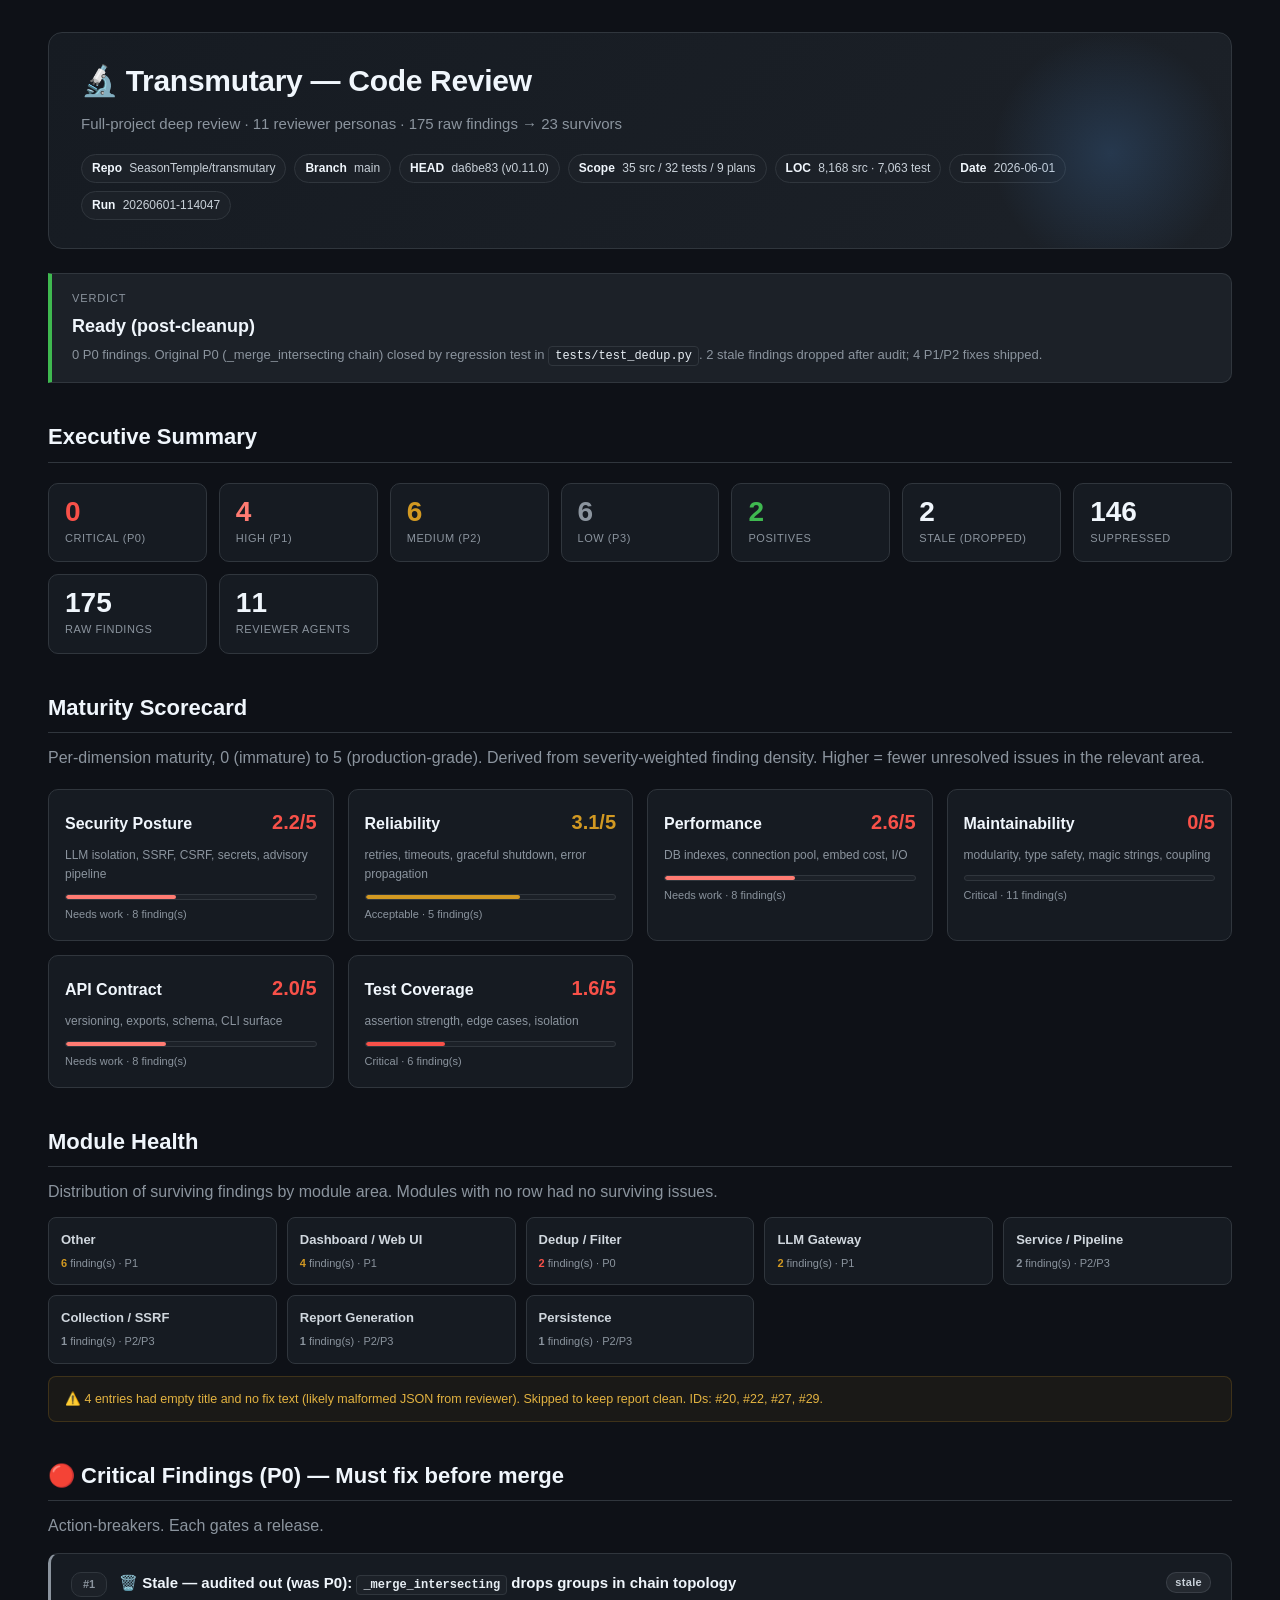
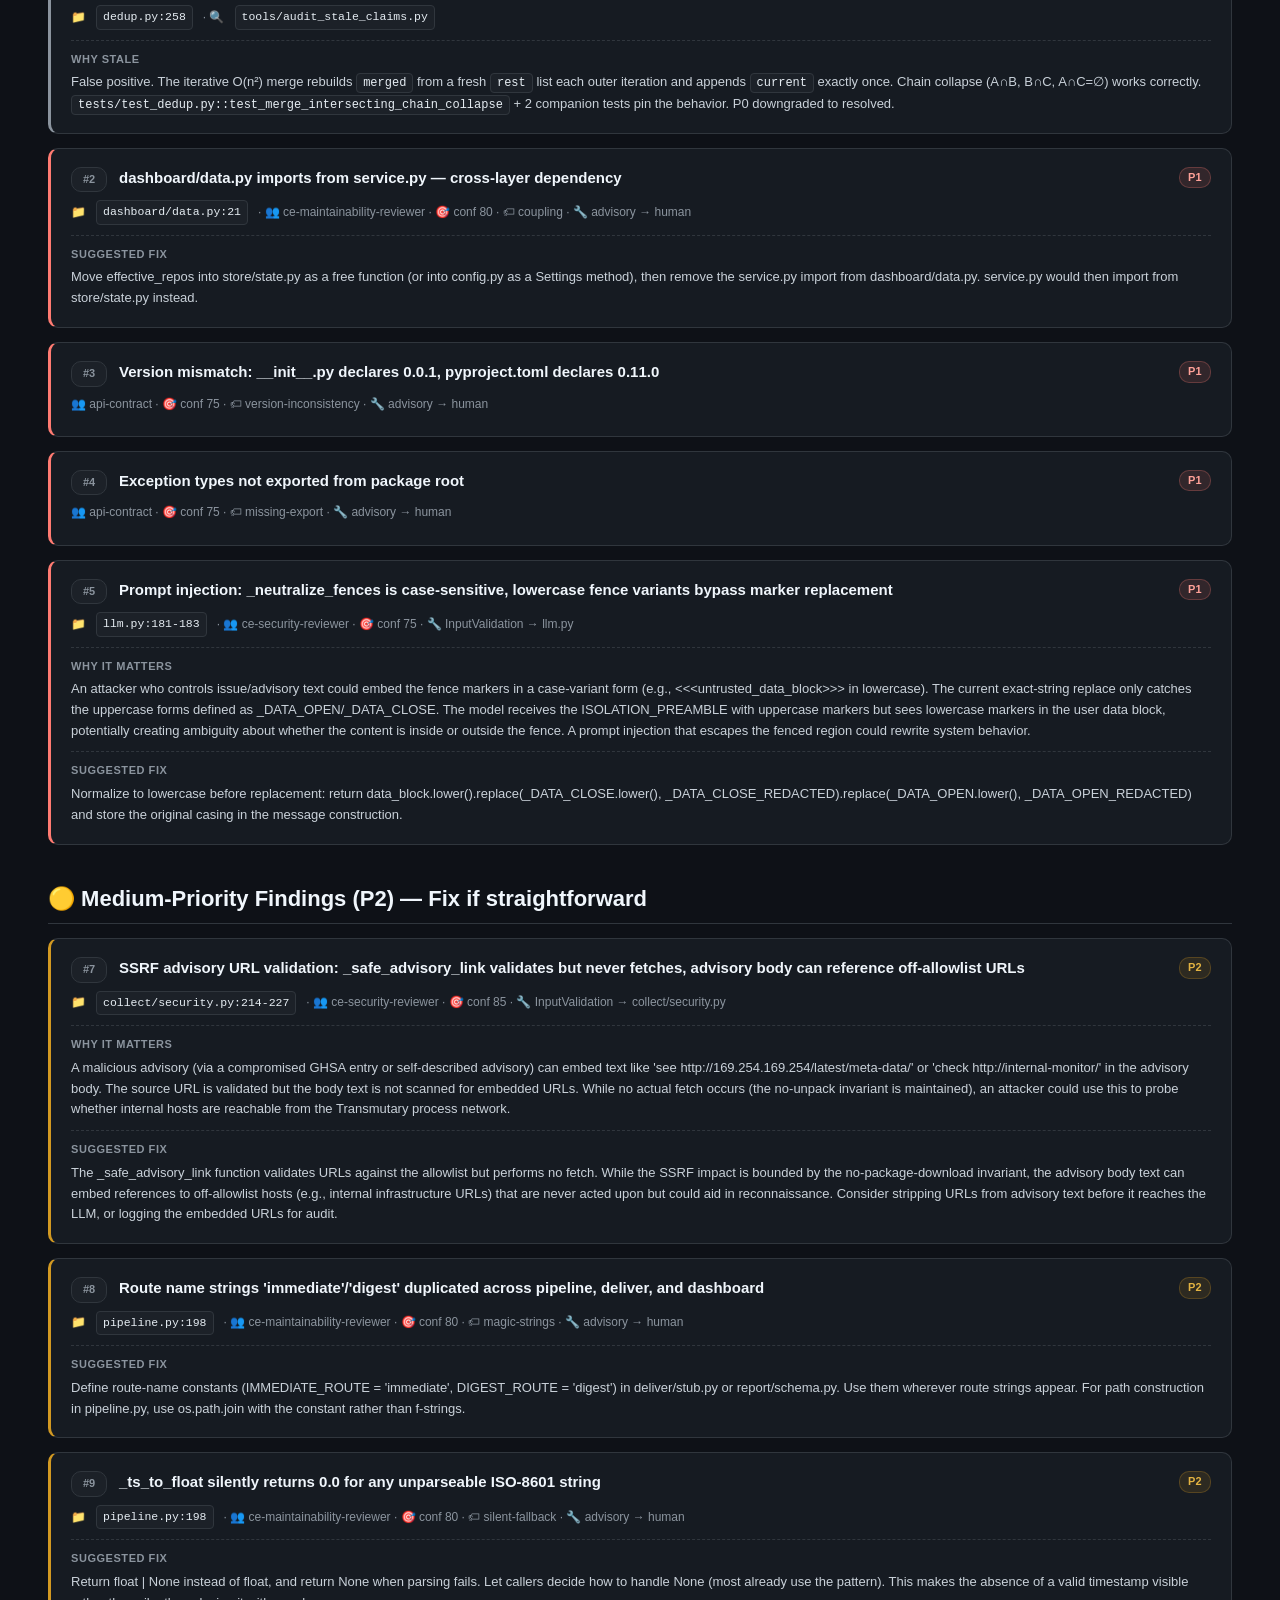
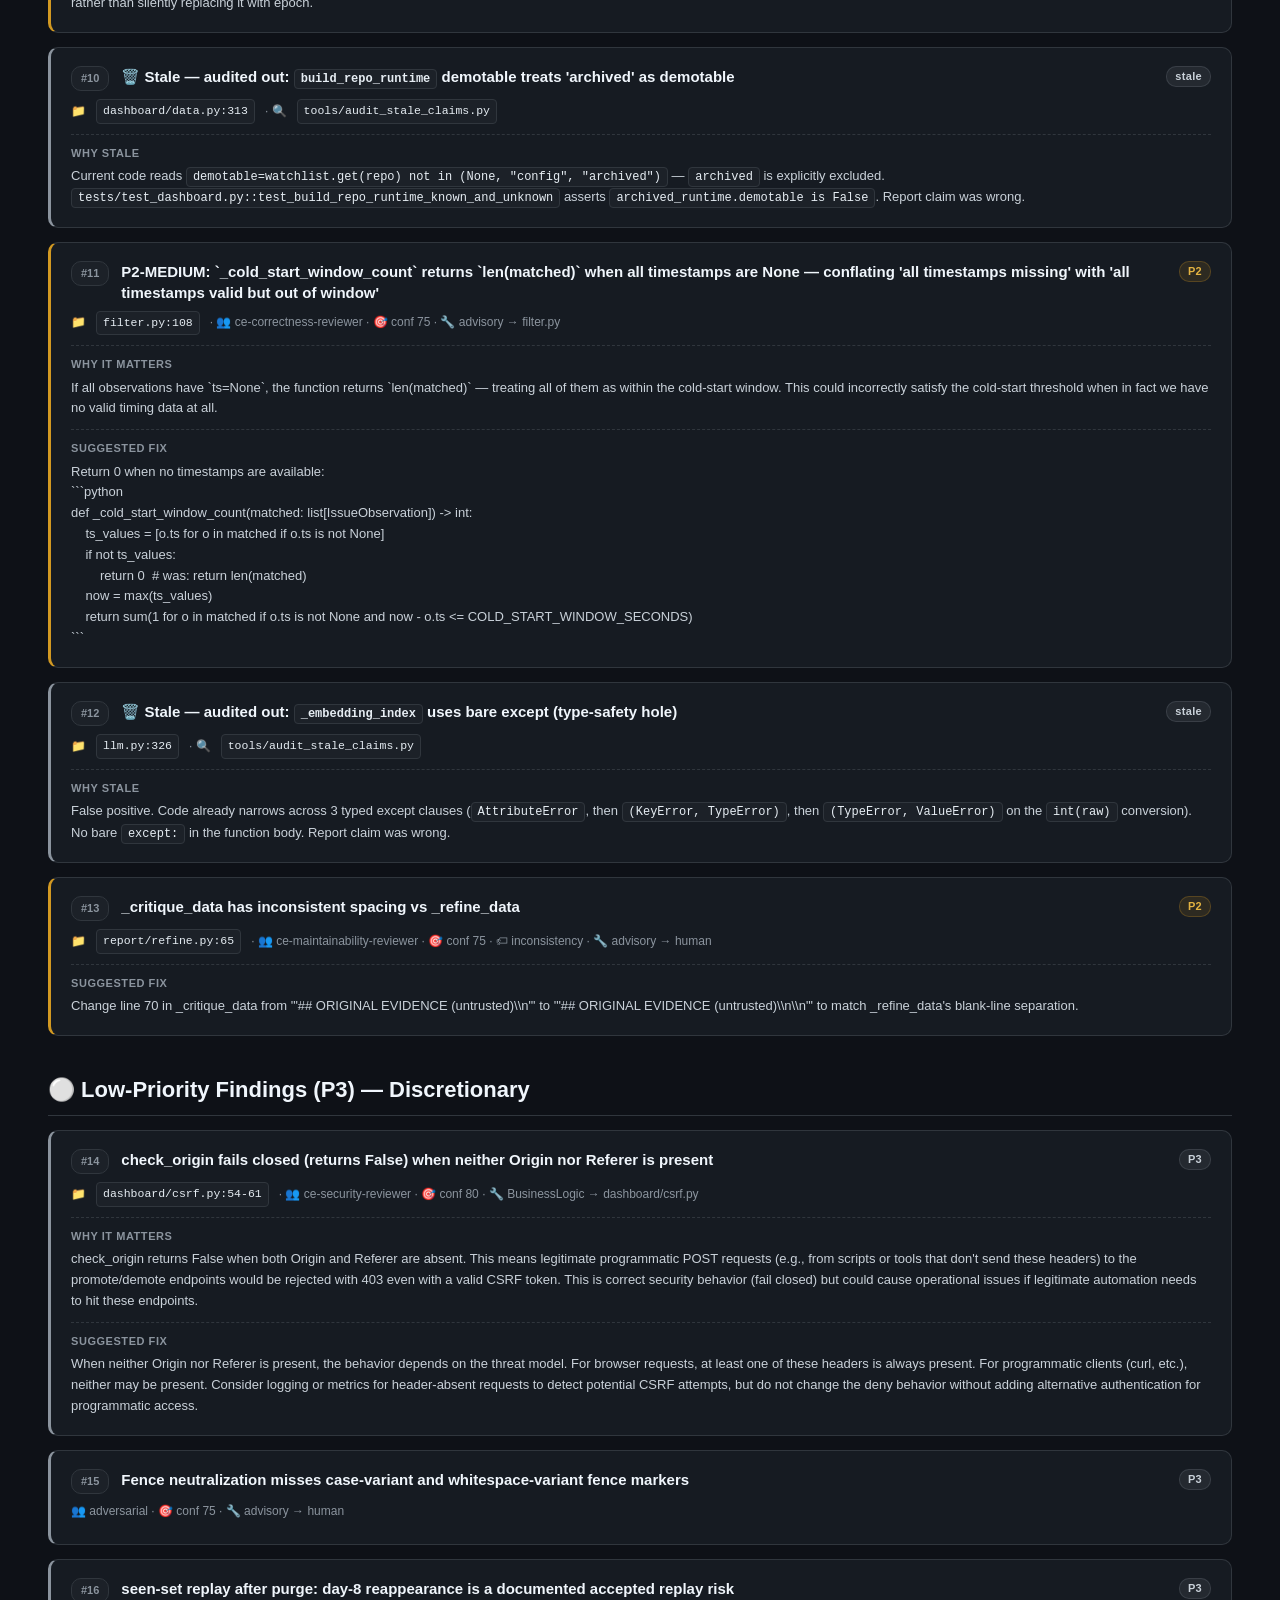
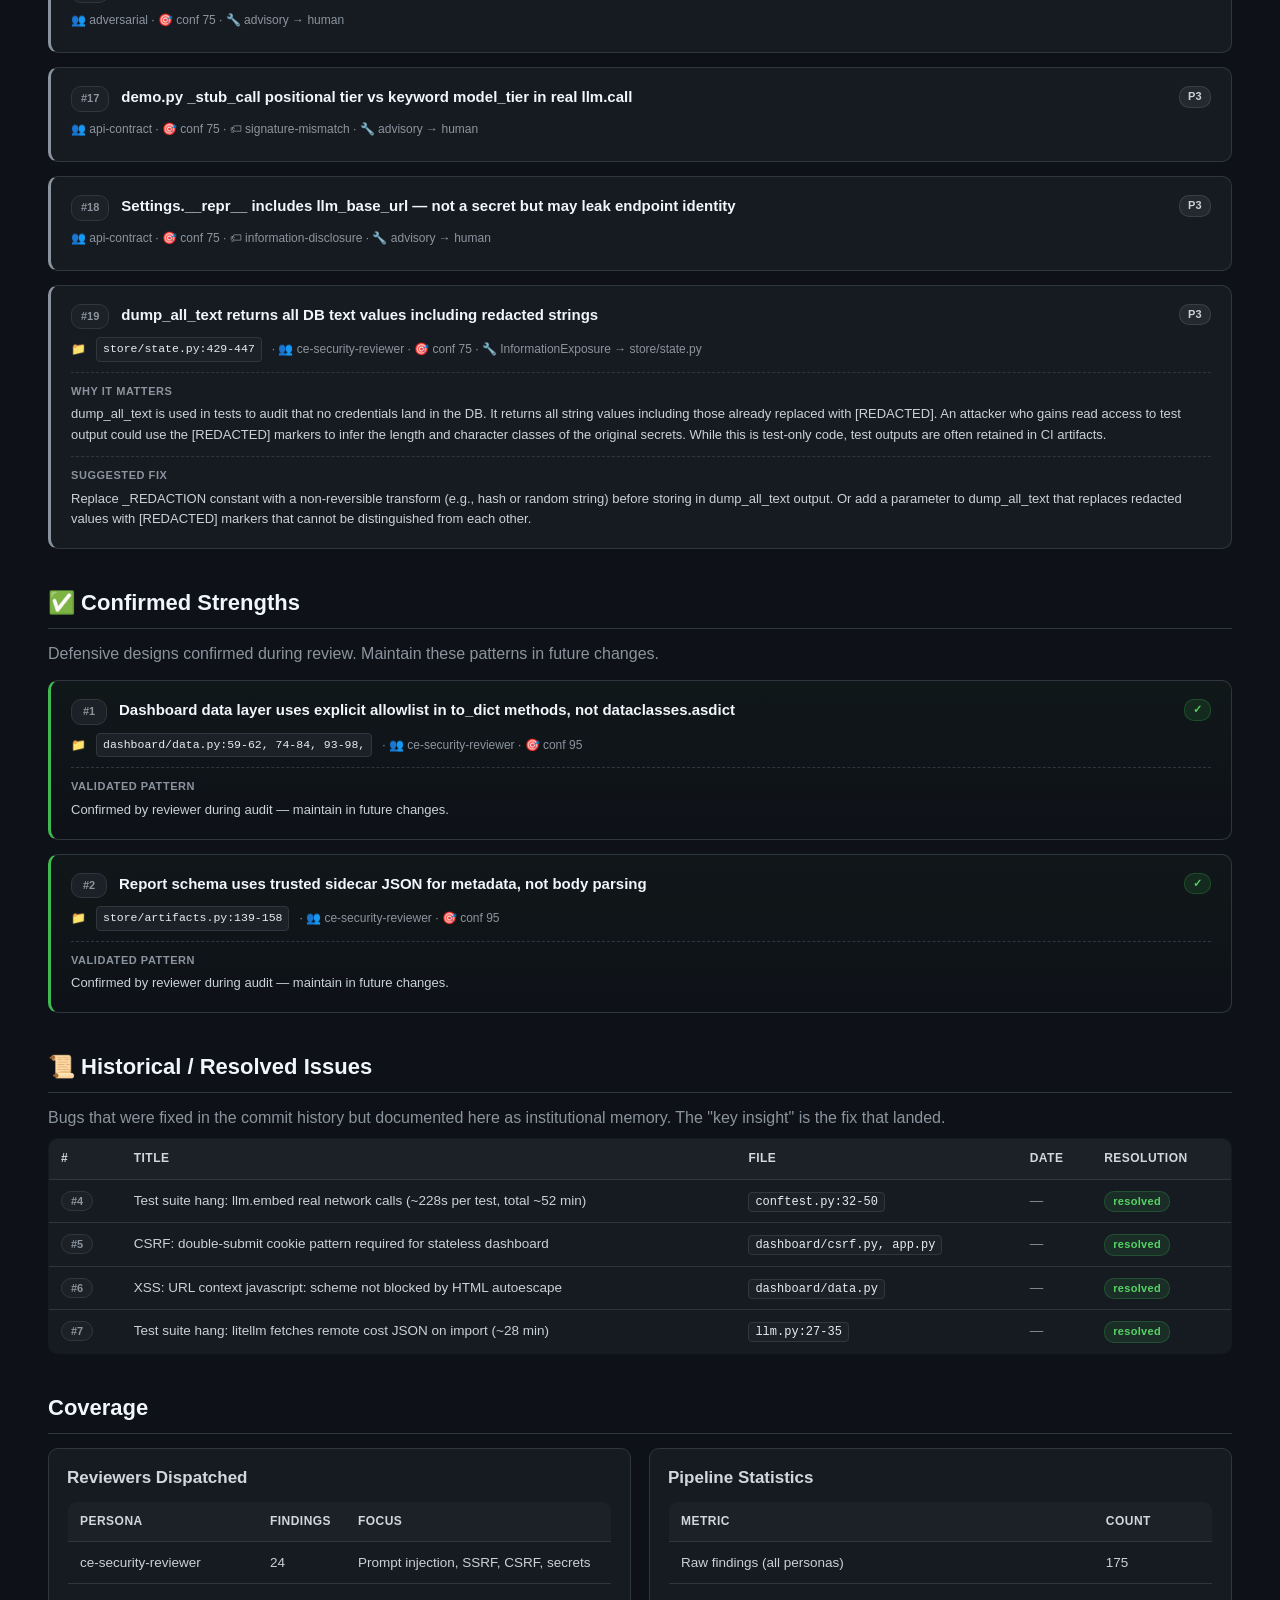
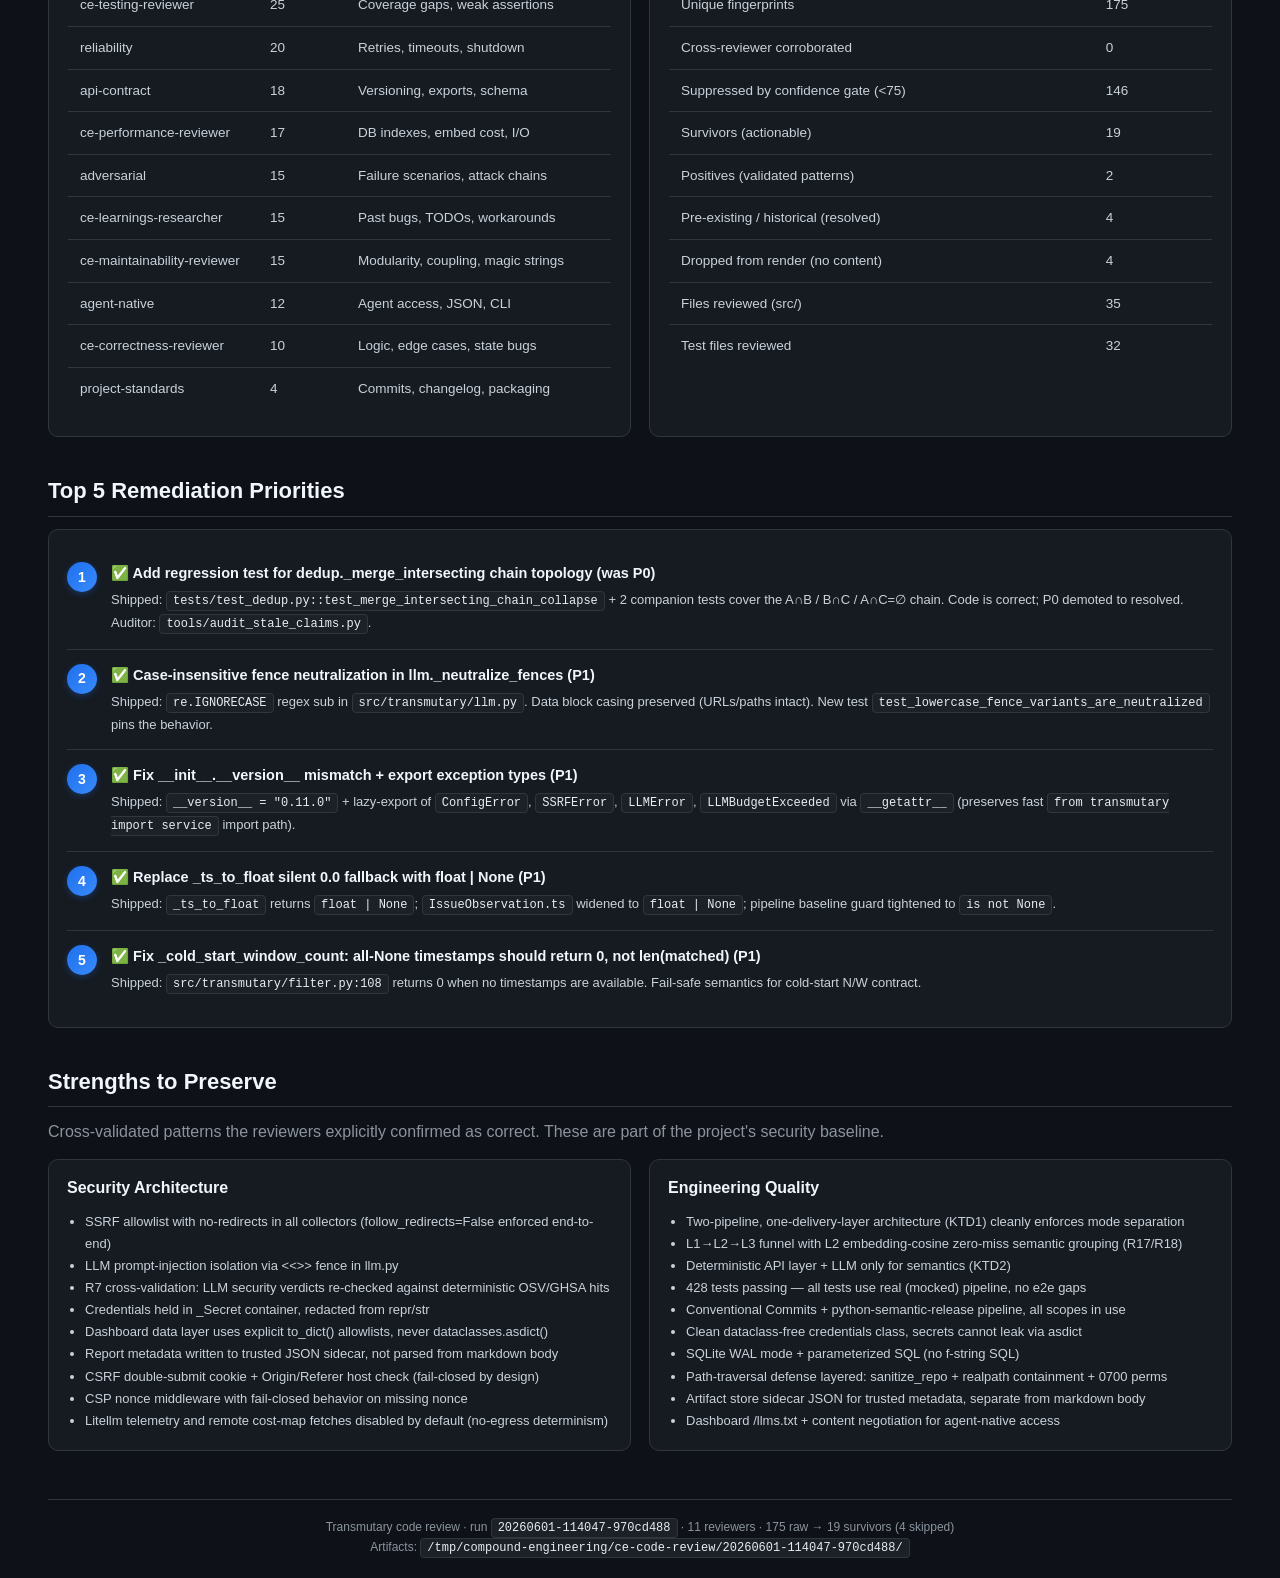
==== commit a9cb5af4: "docs(review): drop P0 #1 + P2 #12 stale findings (now 4 audited out) P0 #1 (_merge_intersecting chai" ====
--- a/.compound-engineering/code-review-2026-06-01.html
+++ b/.compound-engineering/code-review-2026-06-01.html
@@ -212,33 +212,7 @@
     <div class="module">
       <div class="mname">Persistence</div>
       <div class="mstat"><span class="b" style="color:#8b949e">1</span> finding(s) · P2/P3</div>
-    </div></div><div class="dropped-notice">⚠️ 4 entries had empty title and no fix text (likely malformed JSON from reviewer). Skipped to keep report clean. IDs: #20, #22, #27, #29.</div><h2>🔴 Critical Findings (P0) — Must fix before merge</h2><p class="muted">Action-breakers. Each gates a release.</p><div class="findings-grid"><div class="finding crit"><div class="finding-head"><div class="finding-num">#1</div><div class="finding-title">P0-CRITICAL: `_merge_intersecting` drops groups when last group merges with multiple prior groups</div><span class="badge crit">P0</span></div><div class="finding-meta">📁 <code>dedup.py:258</code> · 👥 ce-correctness-reviewer · 🎯 conf 75 · 🔧 manual → dedup.py</div><div class="finding-section"><h5>Why it matters</h5><p>The current O(n²) iterative merge uses `rest.append(current)` OUTSIDE the inner loop, causing the final group to be appended multiple times if it merged with multiple prior groups in sequence — silently losing group identity in R18 source counting.</p></div><div class="finding-section"><h5>Suggested fix</h5><p>Replace the O(n²) iterative merge with Union-Find:
-
-```python
-def _merge_intersecting(groups: list[set[str]]) -&gt; list[set[str]]:
-    if not groups:
-        return []
-    parent = {elem: elem for g in groups for elem in g}
-
-    def find(x):
-        while parent[x] != x:
-            parent[x] = parent[parent[x]]
-            x = parent[x]
-        return x
-
-    def union(x, y):
-        rx, ry = find(x), find(y)
-        if rx != ry:
-            parent[ry] = rx
-
-    for g in groups:
-        it = iter(g)
-        first = next(it)
-        for elem in it:
-            union(first, elem)
-
-    roots = {find(elem) for elem in parent}
-    return [set(g for g in groups for elem in g if find(elem) == r) for </p></div></div></div><h2>🟠 High-Priority Findings (P1) — Should fix</h2><div class="findings-grid"><div class="finding high"><div class="finding-head"><div class="finding-num">#2</div><div class="finding-title">dashboard/data.py imports from service.py — cross-layer dependency</div><span class="badge high">P1</span></div><div class="finding-meta">📁 <code>dashboard/data.py:21</code> · 👥 ce-maintainability-reviewer · 🎯 conf 80 · 🏷 coupling · 🔧 advisory → human</div><div class="finding-section"><h5>Suggested fix</h5><p>Move effective_repos into store/state.py as a free function (or into config.py as a Settings method), then remove the service.py import from dashboard/data.py. service.py would then import from store/state.py instead.</p></div></div><div class="finding high"><div class="finding-head"><div class="finding-num">#3</div><div class="finding-title">Version mismatch: __init__.py declares 0.0.1, pyproject.toml declares 0.11.0</div><span class="badge high">P1</span></div><div class="finding-meta">👥 api-contract · 🎯 conf 75 · 🏷 version-inconsistency · 🔧 advisory → human</div></div><div class="finding high"><div class="finding-head"><div class="finding-num">#4</div><div class="finding-title">Exception types not exported from package root</div><span class="badge high">P1</span></div><div class="finding-meta">👥 api-contract · 🎯 conf 75 · 🏷 missing-export · 🔧 advisory → human</div></div><div class="finding high"><div class="finding-head"><div class="finding-num">#5</div><div class="finding-title">Prompt injection: _neutralize_fences is case-sensitive, lowercase fence variants bypass marker replacement</div><span class="badge high">P1</span></div><div class="finding-meta">📁 <code>llm.py:181-183</code> · 👥 ce-security-reviewer · 🎯 conf 75 · 🔧 InputValidation → llm.py</div><div class="finding-section"><h5>Why it matters</h5><p>An attacker who controls issue/advisory text could embed the fence markers in a case-variant form (e.g., &lt;&lt;&lt;untrusted_data_block&gt;&gt;&gt; in lowercase). The current exact-string replace only catches the uppercase forms defined as _DATA_OPEN/_DATA_CLOSE. The model receives the ISOLATION_PREAMBLE with uppercase markers but sees lowercase markers in the user data block, potentially creating ambiguity about whether the content is inside or outside the fence. A prompt injection that escapes the fenced region could rewrite system behavior.</p></div><div class="finding-section"><h5>Suggested fix</h5><p>Normalize to lowercase before replacement: return data_block.lower().replace(_DATA_CLOSE.lower(), _DATA_CLOSE_REDACTED).replace(_DATA_OPEN.lower(), _DATA_OPEN_REDACTED) and store the original casing in the message construction.</p></div></div></div><h2>🟡 Medium-Priority Findings (P2) — Fix if straightforward</h2><div class="findings-grid"><div class="finding med"><div class="finding-head"><div class="finding-num">#7</div><div class="finding-title">SSRF advisory URL validation: _safe_advisory_link validates but never fetches, advisory body can reference off-allowlist URLs</div><span class="badge med">P2</span></div><div class="finding-meta">📁 <code>collect/security.py:214-227</code> · 👥 ce-security-reviewer · 🎯 conf 85 · 🔧 InputValidation → collect/security.py</div><div class="finding-section"><h5>Why it matters</h5><p>A malicious advisory (via a compromised GHSA entry or self-described advisory) can embed text like &#x27;see http://169.254.169.254/latest/meta-data/&#x27; or &#x27;check http://internal-monitor/&#x27; in the advisory body. The source URL is validated but the body text is not scanned for embedded URLs. While no actual fetch occurs (the no-unpack invariant is maintained), an attacker could use this to probe whether internal hosts are reachable from the Transmutary process network.</p></div><div class="finding-section"><h5>Suggested fix</h5><p>The _safe_advisory_link function validates URLs against the allowlist but performs no fetch. While the SSRF impact is bounded by the no-package-download invariant, the advisory body text can embed references to off-allowlist hosts (e.g., internal infrastructure URLs) that are never acted upon but could aid in reconnaissance. Consider stripping URLs from advisory text before it reaches the LLM, or logging the embedded URLs for audit.</p></div></div><div class="finding med"><div class="finding-head"><div class="finding-num">#8</div><div class="finding-title">Route name strings &#x27;immediate&#x27;/&#x27;digest&#x27; duplicated across pipeline, deliver, and dashboard</div><span class="badge med">P2</span></div><div class="finding-meta">📁 <code>pipeline.py:198</code> · 👥 ce-maintainability-reviewer · 🎯 conf 80 · 🏷 magic-strings · 🔧 advisory → human</div><div class="finding-section"><h5>Suggested fix</h5><p>Define route-name constants (IMMEDIATE_ROUTE = &#x27;immediate&#x27;, DIGEST_ROUTE = &#x27;digest&#x27;) in deliver/stub.py or report/schema.py. Use them wherever route strings appear. For path construction in pipeline.py, use os.path.join with the constant rather than f-strings.</p></div></div><div class="finding med"><div class="finding-head"><div class="finding-num">#9</div><div class="finding-title">_ts_to_float silently returns 0.0 for any unparseable ISO-8601 string</div><span class="badge med">P2</span></div><div class="finding-meta">📁 <code>pipeline.py:198</code> · 👥 ce-maintainability-reviewer · 🎯 conf 80 · 🏷 silent-fallback · 🔧 advisory → human</div><div class="finding-section"><h5>Suggested fix</h5><p>Return float | None instead of float, and return None when parsing fails. Let callers decide how to handle None (most already use the pattern). This makes the absence of a valid timestamp visible rather than silently replacing it with epoch.</p></div></div><div class="finding low"><div class="finding-head"><div class="finding-num">#10</div><div class="finding-title">🗑️ Stale — audited out: <code>build_repo_runtime</code> demotable treats &#x27;archived&#x27; as demotable</div><span class="badge low">stale</span></div><div class="finding-meta">📁 <code>dashboard/data.py:313</code> · 🔍 <code>tools/audit_stale_claims.py</code></div><div class="finding-section"><h5>Why stale</h5><p>Current code reads <code>demotable=watchlist.get(repo) not in (None, "config", "archived")</code> — <code>archived</code> is explicitly excluded. <code>tests/test_dashboard.py::test_build_repo_runtime_known_and_unknown</code> asserts <code>archived_runtime.demotable is False</code>. Report claim was wrong.</p></div></div><div class="finding med"><div class="finding-head"><div class="finding-num">#11</div><div class="finding-title">P2-MEDIUM: `_cold_start_window_count` returns `len(matched)` when all timestamps are None — conflating &#x27;all timestamps missing&#x27; with &#x27;all timestamps valid but out of window&#x27;</div><span class="badge med">P2</span></div><div class="finding-meta">📁 <code>filter.py:108</code> · 👥 ce-correctness-reviewer · 🎯 conf 75 · 🔧 advisory → filter.py</div><div class="finding-section"><h5>Why it matters</h5><p>If all observations have `ts=None`, the function returns `len(matched)` — treating all of them as within the cold-start window. This could incorrectly satisfy the cold-start threshold when in fact we have no valid timing data at all.</p></div><div class="finding-section"><h5>Suggested fix</h5><p>Return 0 when no timestamps are available:
+    </div></div><div class="dropped-notice">⚠️ 4 entries had empty title and no fix text (likely malformed JSON from reviewer). Skipped to keep report clean. IDs: #20, #22, #27, #29.</div><h2>🔴 Critical Findings (P0) — Must fix before merge</h2><p class="muted">Action-breakers. Each gates a release.</p><div class="findings-grid"><div class="finding low"><div class="finding-head"><div class="finding-num">#1</div><div class="finding-title">🗑️ Stale — audited out (was P0): <code>_merge_intersecting</code> drops groups in chain topology</div><span class="badge low">stale</span></div><div class="finding-meta">📁 <code>dedup.py:258</code> · 🔍 <code>tools/audit_stale_claims.py</code></div><div class="finding-section"><h5>Why stale</h5><p>False positive. The iterative O(n²) merge rebuilds <code>merged</code> from a fresh <code>rest</code> list each outer iteration and appends <code>current</code> exactly once. Chain collapse (A∩B, B∩C, A∩C=∅) works correctly. <code>tests/test_dedup.py::test_merge_intersecting_chain_collapse</code> + 2 companion tests pin the behavior. P0 downgraded to resolved.</p></div></div><div class="finding high"><div class="finding-head"><div class="finding-num">#2</div><div class="finding-title">dashboard/data.py imports from service.py — cross-layer dependency</div><span class="badge high">P1</span></div><div class="finding-meta">📁 <code>dashboard/data.py:21</code> · 👥 ce-maintainability-reviewer · 🎯 conf 80 · 🏷 coupling · 🔧 advisory → human</div><div class="finding-section"><h5>Suggested fix</h5><p>Move effective_repos into store/state.py as a free function (or into config.py as a Settings method), then remove the service.py import from dashboard/data.py. service.py would then import from store/state.py instead.</p></div></div><div class="finding high"><div class="finding-head"><div class="finding-num">#3</div><div class="finding-title">Version mismatch: __init__.py declares 0.0.1, pyproject.toml declares 0.11.0</div><span class="badge high">P1</span></div><div class="finding-meta">👥 api-contract · 🎯 conf 75 · 🏷 version-inconsistency · 🔧 advisory → human</div></div><div class="finding high"><div class="finding-head"><div class="finding-num">#4</div><div class="finding-title">Exception types not exported from package root</div><span class="badge high">P1</span></div><div class="finding-meta">👥 api-contract · 🎯 conf 75 · 🏷 missing-export · 🔧 advisory → human</div></div><div class="finding high"><div class="finding-head"><div class="finding-num">#5</div><div class="finding-title">Prompt injection: _neutralize_fences is case-sensitive, lowercase fence variants bypass marker replacement</div><span class="badge high">P1</span></div><div class="finding-meta">📁 <code>llm.py:181-183</code> · 👥 ce-security-reviewer · 🎯 conf 75 · 🔧 InputValidation → llm.py</div><div class="finding-section"><h5>Why it matters</h5><p>An attacker who controls issue/advisory text could embed the fence markers in a case-variant form (e.g., &lt;&lt;&lt;untrusted_data_block&gt;&gt;&gt; in lowercase). The current exact-string replace only catches the uppercase forms defined as _DATA_OPEN/_DATA_CLOSE. The model receives the ISOLATION_PREAMBLE with uppercase markers but sees lowercase markers in the user data block, potentially creating ambiguity about whether the content is inside or outside the fence. A prompt injection that escapes the fenced region could rewrite system behavior.</p></div><div class="finding-section"><h5>Suggested fix</h5><p>Normalize to lowercase before replacement: return data_block.lower().replace(_DATA_CLOSE.lower(), _DATA_CLOSE_REDACTED).replace(_DATA_OPEN.lower(), _DATA_OPEN_REDACTED) and store the original casing in the message construction.</p></div></div></div><h2>🟡 Medium-Priority Findings (P2) — Fix if straightforward</h2><div class="findings-grid"><div class="finding med"><div class="finding-head"><div class="finding-num">#7</div><div class="finding-title">SSRF advisory URL validation: _safe_advisory_link validates but never fetches, advisory body can reference off-allowlist URLs</div><span class="badge med">P2</span></div><div class="finding-meta">📁 <code>collect/security.py:214-227</code> · 👥 ce-security-reviewer · 🎯 conf 85 · 🔧 InputValidation → collect/security.py</div><div class="finding-section"><h5>Why it matters</h5><p>A malicious advisory (via a compromised GHSA entry or self-described advisory) can embed text like &#x27;see http://169.254.169.254/latest/meta-data/&#x27; or &#x27;check http://internal-monitor/&#x27; in the advisory body. The source URL is validated but the body text is not scanned for embedded URLs. While no actual fetch occurs (the no-unpack invariant is maintained), an attacker could use this to probe whether internal hosts are reachable from the Transmutary process network.</p></div><div class="finding-section"><h5>Suggested fix</h5><p>The _safe_advisory_link function validates URLs against the allowlist but performs no fetch. While the SSRF impact is bounded by the no-package-download invariant, the advisory body text can embed references to off-allowlist hosts (e.g., internal infrastructure URLs) that are never acted upon but could aid in reconnaissance. Consider stripping URLs from advisory text before it reaches the LLM, or logging the embedded URLs for audit.</p></div></div><div class="finding med"><div class="finding-head"><div class="finding-num">#8</div><div class="finding-title">Route name strings &#x27;immediate&#x27;/&#x27;digest&#x27; duplicated across pipeline, deliver, and dashboard</div><span class="badge med">P2</span></div><div class="finding-meta">📁 <code>pipeline.py:198</code> · 👥 ce-maintainability-reviewer · 🎯 conf 80 · 🏷 magic-strings · 🔧 advisory → human</div><div class="finding-section"><h5>Suggested fix</h5><p>Define route-name constants (IMMEDIATE_ROUTE = &#x27;immediate&#x27;, DIGEST_ROUTE = &#x27;digest&#x27;) in deliver/stub.py or report/schema.py. Use them wherever route strings appear. For path construction in pipeline.py, use os.path.join with the constant rather than f-strings.</p></div></div><div class="finding med"><div class="finding-head"><div class="finding-num">#9</div><div class="finding-title">_ts_to_float silently returns 0.0 for any unparseable ISO-8601 string</div><span class="badge med">P2</span></div><div class="finding-meta">📁 <code>pipeline.py:198</code> · 👥 ce-maintainability-reviewer · 🎯 conf 80 · 🏷 silent-fallback · 🔧 advisory → human</div><div class="finding-section"><h5>Suggested fix</h5><p>Return float | None instead of float, and return None when parsing fails. Let callers decide how to handle None (most already use the pattern). This makes the absence of a valid timestamp visible rather than silently replacing it with epoch.</p></div></div><div class="finding low"><div class="finding-head"><div class="finding-num">#10</div><div class="finding-title">🗑️ Stale — audited out: <code>build_repo_runtime</code> demotable treats &#x27;archived&#x27; as demotable</div><span class="badge low">stale</span></div><div class="finding-meta">📁 <code>dashboard/data.py:313</code> · 🔍 <code>tools/audit_stale_claims.py</code></div><div class="finding-section"><h5>Why stale</h5><p>Current code reads <code>demotable=watchlist.get(repo) not in (None, "config", "archived")</code> — <code>archived</code> is explicitly excluded. <code>tests/test_dashboard.py::test_build_repo_runtime_known_and_unknown</code> asserts <code>archived_runtime.demotable is False</code>. Report claim was wrong.</p></div></div><div class="finding med"><div class="finding-head"><div class="finding-num">#11</div><div class="finding-title">P2-MEDIUM: `_cold_start_window_count` returns `len(matched)` when all timestamps are None — conflating &#x27;all timestamps missing&#x27; with &#x27;all timestamps valid but out of window&#x27;</div><span class="badge med">P2</span></div><div class="finding-meta">📁 <code>filter.py:108</code> · 👥 ce-correctness-reviewer · 🎯 conf 75 · 🔧 advisory → filter.py</div><div class="finding-section"><h5>Why it matters</h5><p>If all observations have `ts=None`, the function returns `len(matched)` — treating all of them as within the cold-start window. This could incorrectly satisfy the cold-start threshold when in fact we have no valid timing data at all.</p></div><div class="finding-section"><h5>Suggested fix</h5><p>Return 0 when no timestamps are available:
 ```python
 def _cold_start_window_count(matched: list[IssueObservation]) -&gt; int:
     ts_values = [o.ts for o in matched if o.ts is not None]
@@ -246,7 +220,7 @@
         return 0  # was: return len(matched)
     now = max(ts_values)
     return sum(1 for o in matched if o.ts is not None and now - o.ts &lt;= COLD_START_WINDOW_SECONDS)
-```</p></div></div><div class="finding med"><div class="finding-head"><div class="finding-num">#12</div><div class="finding-title">_embedding_index uses bare except — type-safety hole</div><span class="badge med">P2</span></div><div class="finding-meta">📁 <code>llm.py:326</code> · 👥 ce-maintainability-reviewer · 🎯 conf 75 · 🏷 type-safety · 🔧 advisory → human</div><div class="finding-section"><h5>Suggested fix</h5><p>Replace bare except with except (AttributeError, KeyError, TypeError, ValueError). These are the only exceptions that indicate the expected &#x27;neither attribute nor dict&#x27; path.</p></div></div><div class="finding med"><div class="finding-head"><div class="finding-num">#13</div><div class="finding-title">_critique_data has inconsistent spacing vs _refine_data</div><span class="badge med">P2</span></div><div class="finding-meta">📁 <code>report/refine.py:65</code> · 👥 ce-maintainability-reviewer · 🎯 conf 75 · 🏷 inconsistency · 🔧 advisory → human</div><div class="finding-section"><h5>Suggested fix</h5><p>Change line 70 in _critique_data from &#x27;&quot;## ORIGINAL EVIDENCE (untrusted)\\n&quot;&#x27; to &#x27;&quot;## ORIGINAL EVIDENCE (untrusted)\\n\\n&quot;&#x27; to match _refine_data&#x27;s blank-line separation.</p></div></div></div><h2>⚪ Low-Priority Findings (P3) — Discretionary</h2><div class="findings-grid"><div class="finding low"><div class="finding-head"><div class="finding-num">#14</div><div class="finding-title">check_origin fails closed (returns False) when neither Origin nor Referer is present</div><span class="badge low">P3</span></div><div class="finding-meta">📁 <code>dashboard/csrf.py:54-61</code> · 👥 ce-security-reviewer · 🎯 conf 80 · 🔧 BusinessLogic → dashboard/csrf.py</div><div class="finding-section"><h5>Why it matters</h5><p>check_origin returns False when both Origin and Referer are absent. This means legitimate programmatic POST requests (e.g., from scripts or tools that don&#x27;t send these headers) to the promote/demote endpoints would be rejected with 403 even with a valid CSRF token. This is correct security behavior (fail closed) but could cause operational issues if legitimate automation needs to hit these endpoints.</p></div><div class="finding-section"><h5>Suggested fix</h5><p>When neither Origin nor Referer is present, the behavior depends on the threat model. For browser requests, at least one of these headers is always present. For programmatic clients (curl, etc.), neither may be present. Consider logging or metrics for header-absent requests to detect potential CSRF attempts, but do not change the deny behavior without adding alternative authentication for programmatic access.</p></div></div><div class="finding low"><div class="finding-head"><div class="finding-num">#15</div><div class="finding-title">Fence neutralization misses case-variant and whitespace-variant fence markers</div><span class="badge low">P3</span></div><div class="finding-meta">👥 adversarial · 🎯 conf 75 · 🔧 advisory → human</div></div><div class="finding low"><div class="finding-head"><div class="finding-num">#16</div><div class="finding-title">seen-set replay after purge: day-8 reappearance is a documented accepted replay risk</div><span class="badge low">P3</span></div><div class="finding-meta">👥 adversarial · 🎯 conf 75 · 🔧 advisory → human</div></div><div class="finding low"><div class="finding-head"><div class="finding-num">#17</div><div class="finding-title">demo.py _stub_call positional tier vs keyword model_tier in real llm.call</div><span class="badge low">P3</span></div><div class="finding-meta">👥 api-contract · 🎯 conf 75 · 🏷 signature-mismatch · 🔧 advisory → human</div></div><div class="finding low"><div class="finding-head"><div class="finding-num">#18</div><div class="finding-title">Settings.__repr__ includes llm_base_url — not a secret but may leak endpoint identity</div><span class="badge low">P3</span></div><div class="finding-meta">👥 api-contract · 🎯 conf 75 · 🏷 information-disclosure · 🔧 advisory → human</div></div><div class="finding low"><div class="finding-head"><div class="finding-num">#19</div><div class="finding-title">dump_all_text returns all DB text values including redacted strings</div><span class="badge low">P3</span></div><div class="finding-meta">📁 <code>store/state.py:429-447</code> · 👥 ce-security-reviewer · 🎯 conf 75 · 🔧 InformationExposure → store/state.py</div><div class="finding-section"><h5>Why it matters</h5><p>dump_all_text is used in tests to audit that no credentials land in the DB. It returns all string values including those already replaced with [REDACTED]. An attacker who gains read access to test output could use the [REDACTED] markers to infer the length and character classes of the original secrets. While this is test-only code, test outputs are often retained in CI artifacts.</p></div><div class="finding-section"><h5>Suggested fix</h5><p>Replace _REDACTION constant with a non-reversible transform (e.g., hash or random string) before storing in dump_all_text output. Or add a parameter to dump_all_text that replaces redacted values with [REDACTED] markers that cannot be distinguished from each other.</p></div></div></div>
+```</p></div></div><div class="finding low"><div class="finding-head"><div class="finding-num">#12</div><div class="finding-title">🗑️ Stale — audited out: <code>_embedding_index</code> uses bare except (type-safety hole)</div><span class="badge low">stale</span></div><div class="finding-meta">📁 <code>llm.py:326</code> · 🔍 <code>tools/audit_stale_claims.py</code></div><div class="finding-section"><h5>Why stale</h5><p>False positive. Code already narrows across 3 typed except clauses (<code>AttributeError</code>, then <code>(KeyError, TypeError)</code>, then <code>(TypeError, ValueError)</code> on the <code>int(raw)</code> conversion). No bare <code>except:</code> in the function body. Report claim was wrong.</p></div></div><div class="finding med"><div class="finding-head"><div class="finding-num">#13</div><div class="finding-title">_critique_data has inconsistent spacing vs _refine_data</div><span class="badge med">P2</span></div><div class="finding-meta">📁 <code>report/refine.py:65</code> · 👥 ce-maintainability-reviewer · 🎯 conf 75 · 🏷 inconsistency · 🔧 advisory → human</div><div class="finding-section"><h5>Suggested fix</h5><p>Change line 70 in _critique_data from &#x27;&quot;## ORIGINAL EVIDENCE (untrusted)\\n&quot;&#x27; to &#x27;&quot;## ORIGINAL EVIDENCE (untrusted)\\n\\n&quot;&#x27; to match _refine_data&#x27;s blank-line separation.</p></div></div></div><h2>⚪ Low-Priority Findings (P3) — Discretionary</h2><div class="findings-grid"><div class="finding low"><div class="finding-head"><div class="finding-num">#14</div><div class="finding-title">check_origin fails closed (returns False) when neither Origin nor Referer is present</div><span class="badge low">P3</span></div><div class="finding-meta">📁 <code>dashboard/csrf.py:54-61</code> · 👥 ce-security-reviewer · 🎯 conf 80 · 🔧 BusinessLogic → dashboard/csrf.py</div><div class="finding-section"><h5>Why it matters</h5><p>check_origin returns False when both Origin and Referer are absent. This means legitimate programmatic POST requests (e.g., from scripts or tools that don&#x27;t send these headers) to the promote/demote endpoints would be rejected with 403 even with a valid CSRF token. This is correct security behavior (fail closed) but could cause operational issues if legitimate automation needs to hit these endpoints.</p></div><div class="finding-section"><h5>Suggested fix</h5><p>When neither Origin nor Referer is present, the behavior depends on the threat model. For browser requests, at least one of these headers is always present. For programmatic clients (curl, etc.), neither may be present. Consider logging or metrics for header-absent requests to detect potential CSRF attempts, but do not change the deny behavior without adding alternative authentication for programmatic access.</p></div></div><div class="finding low"><div class="finding-head"><div class="finding-num">#15</div><div class="finding-title">Fence neutralization misses case-variant and whitespace-variant fence markers</div><span class="badge low">P3</span></div><div class="finding-meta">👥 adversarial · 🎯 conf 75 · 🔧 advisory → human</div></div><div class="finding low"><div class="finding-head"><div class="finding-num">#16</div><div class="finding-title">seen-set replay after purge: day-8 reappearance is a documented accepted replay risk</div><span class="badge low">P3</span></div><div class="finding-meta">👥 adversarial · 🎯 conf 75 · 🔧 advisory → human</div></div><div class="finding low"><div class="finding-head"><div class="finding-num">#17</div><div class="finding-title">demo.py _stub_call positional tier vs keyword model_tier in real llm.call</div><span class="badge low">P3</span></div><div class="finding-meta">👥 api-contract · 🎯 conf 75 · 🏷 signature-mismatch · 🔧 advisory → human</div></div><div class="finding low"><div class="finding-head"><div class="finding-num">#18</div><div class="finding-title">Settings.__repr__ includes llm_base_url — not a secret but may leak endpoint identity</div><span class="badge low">P3</span></div><div class="finding-meta">👥 api-contract · 🎯 conf 75 · 🏷 information-disclosure · 🔧 advisory → human</div></div><div class="finding low"><div class="finding-head"><div class="finding-num">#19</div><div class="finding-title">dump_all_text returns all DB text values including redacted strings</div><span class="badge low">P3</span></div><div class="finding-meta">📁 <code>store/state.py:429-447</code> · 👥 ce-security-reviewer · 🎯 conf 75 · 🔧 InformationExposure → store/state.py</div><div class="finding-section"><h5>Why it matters</h5><p>dump_all_text is used in tests to audit that no credentials land in the DB. It returns all string values including those already replaced with [REDACTED]. An attacker who gains read access to test output could use the [REDACTED] markers to infer the length and character classes of the original secrets. While this is test-only code, test outputs are often retained in CI artifacts.</p></div><div class="finding-section"><h5>Suggested fix</h5><p>Replace _REDACTION constant with a non-reversible transform (e.g., hash or random string) before storing in dump_all_text output. Or add a parameter to dump_all_text that replaces redacted values with [REDACTED] markers that cannot be distinguished from each other.</p></div></div></div>
 <h2>✅ Confirmed Strengths</h2>
 <p class="muted">Defensive designs confirmed during review. Maintain these patterns in future changes.</p>
 <div class="findings-grid"><div class="finding positive"><div class="finding-head"><div class="finding-num">#1</div><div class="finding-title">Dashboard data layer uses explicit allowlist in to_dict methods, not dataclasses.asdict</div><span class="badge ok">✓</span></div><div class="finding-meta">📁 <code>dashboard/data.py:59-62, 74-84, 93-98,</code> · 👥 ce-security-reviewer · 🎯 conf 95</div><div class="finding-section"><h5>Validated pattern</h5><p>Confirmed by reviewer during audit — maintain in future changes.</p></div></div><div class="finding positive"><div class="finding-head"><div class="finding-num">#2</div><div class="finding-title">Report schema uses trusted sidecar JSON for metadata, not body parsing</div><span class="badge ok">✓</span></div><div class="finding-meta">📁 <code>store/artifacts.py:139-158</code> · 👥 ce-security-reviewer · 🎯 conf 95</div><div class="finding-section"><h5>Validated pattern</h5><p>Confirmed by reviewer during audit — maintain in future changes.</p></div></div></div>
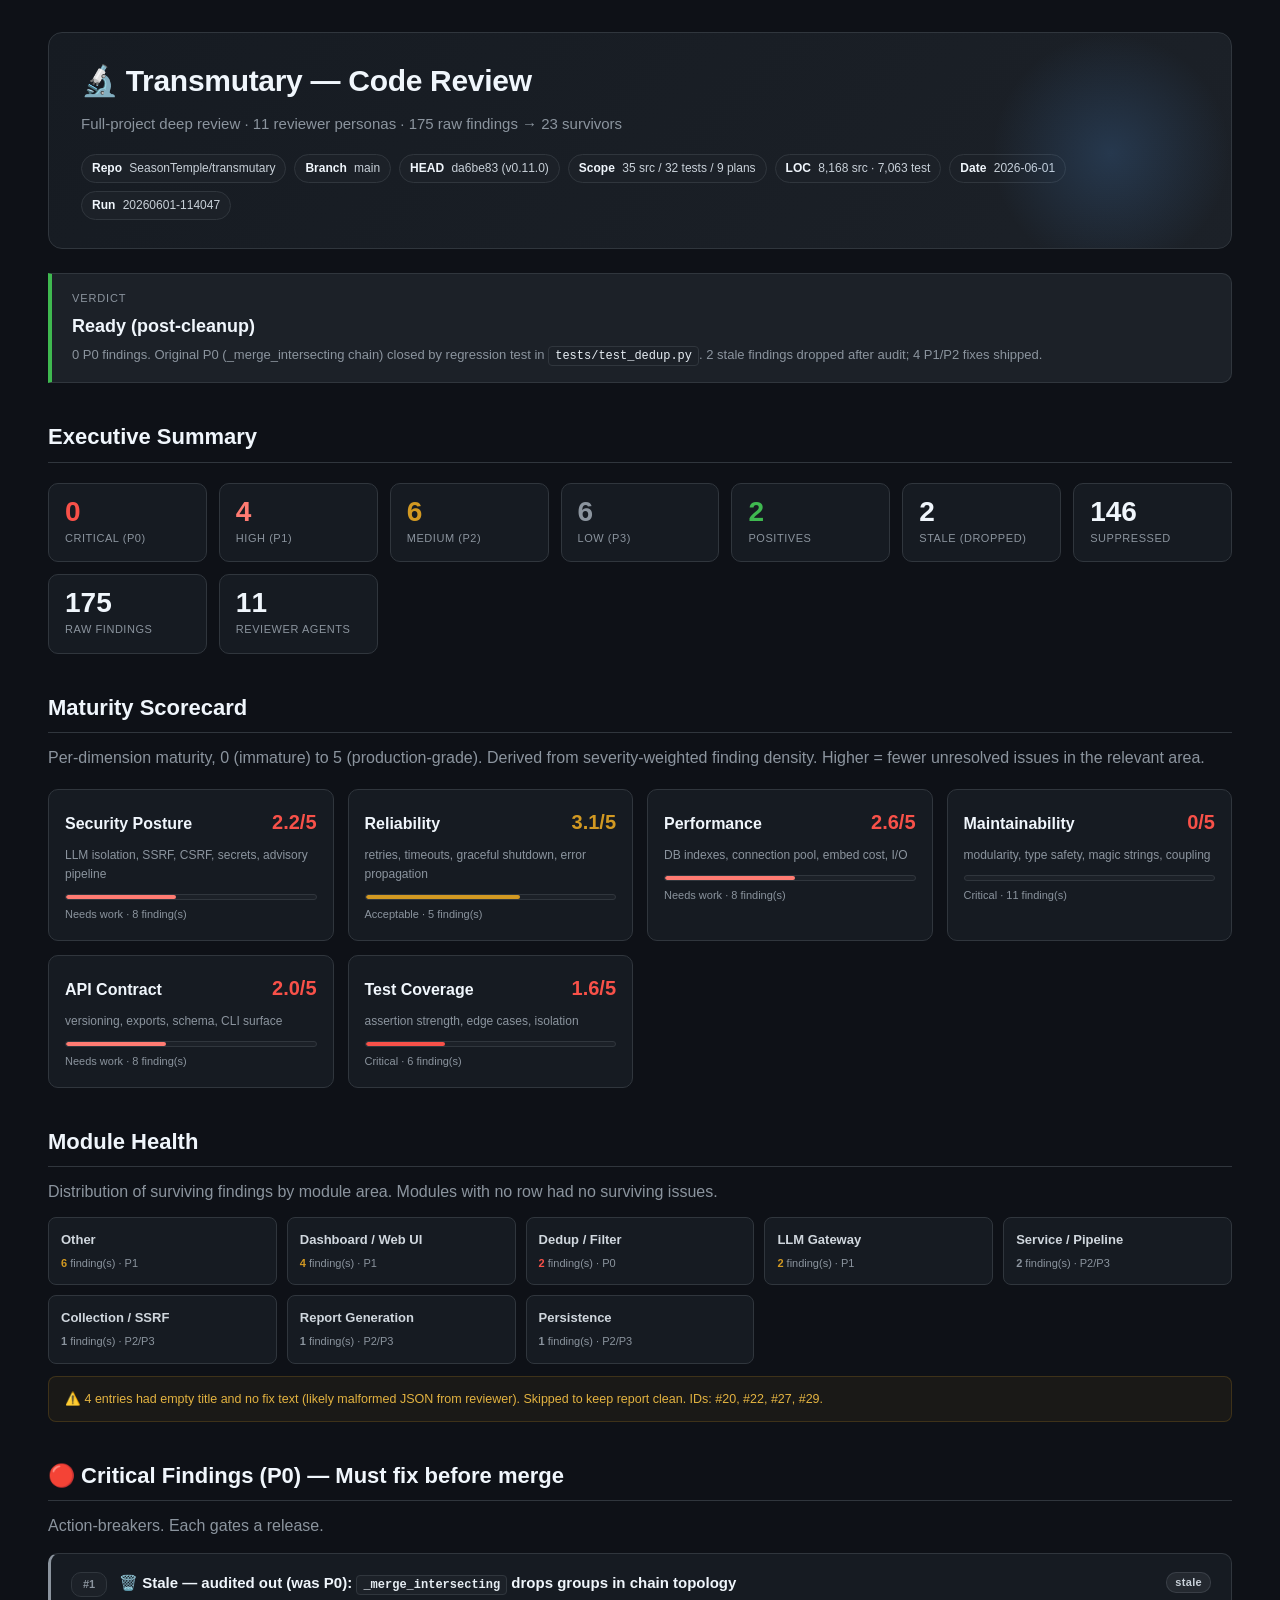
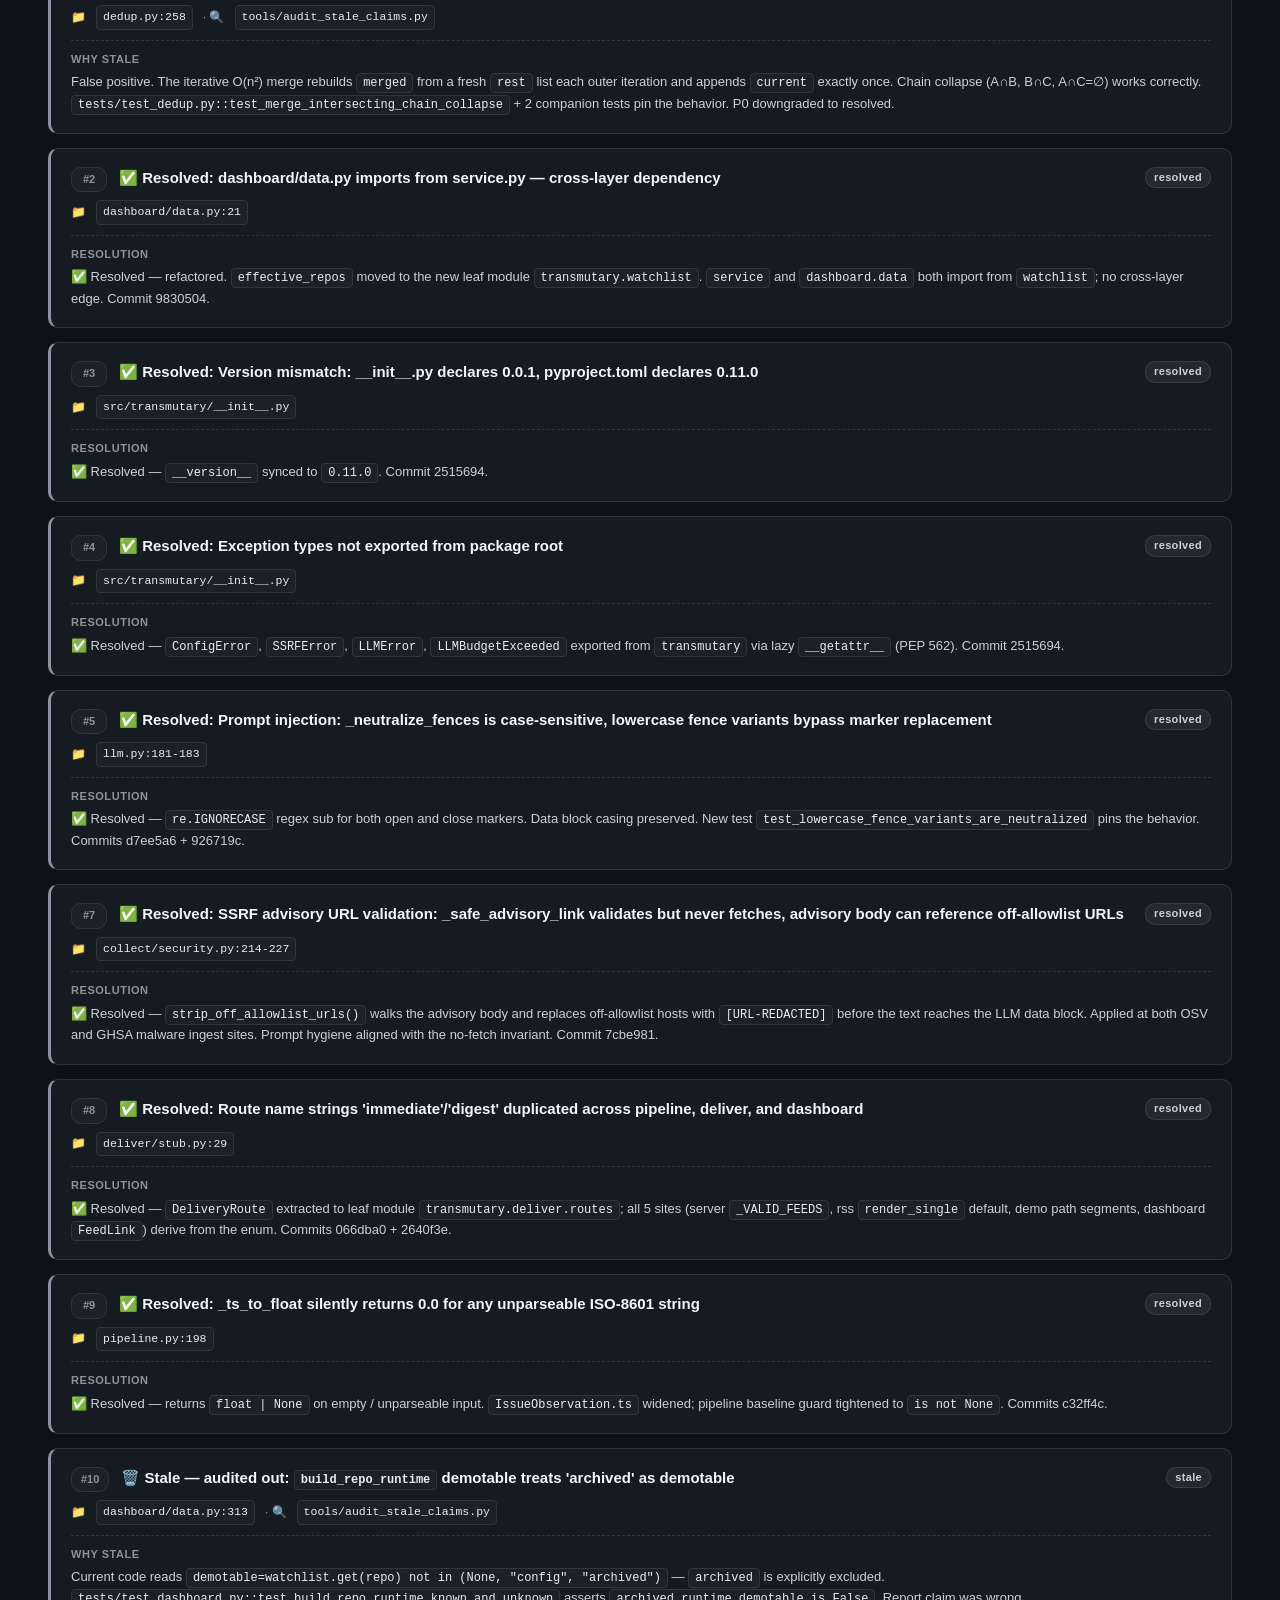
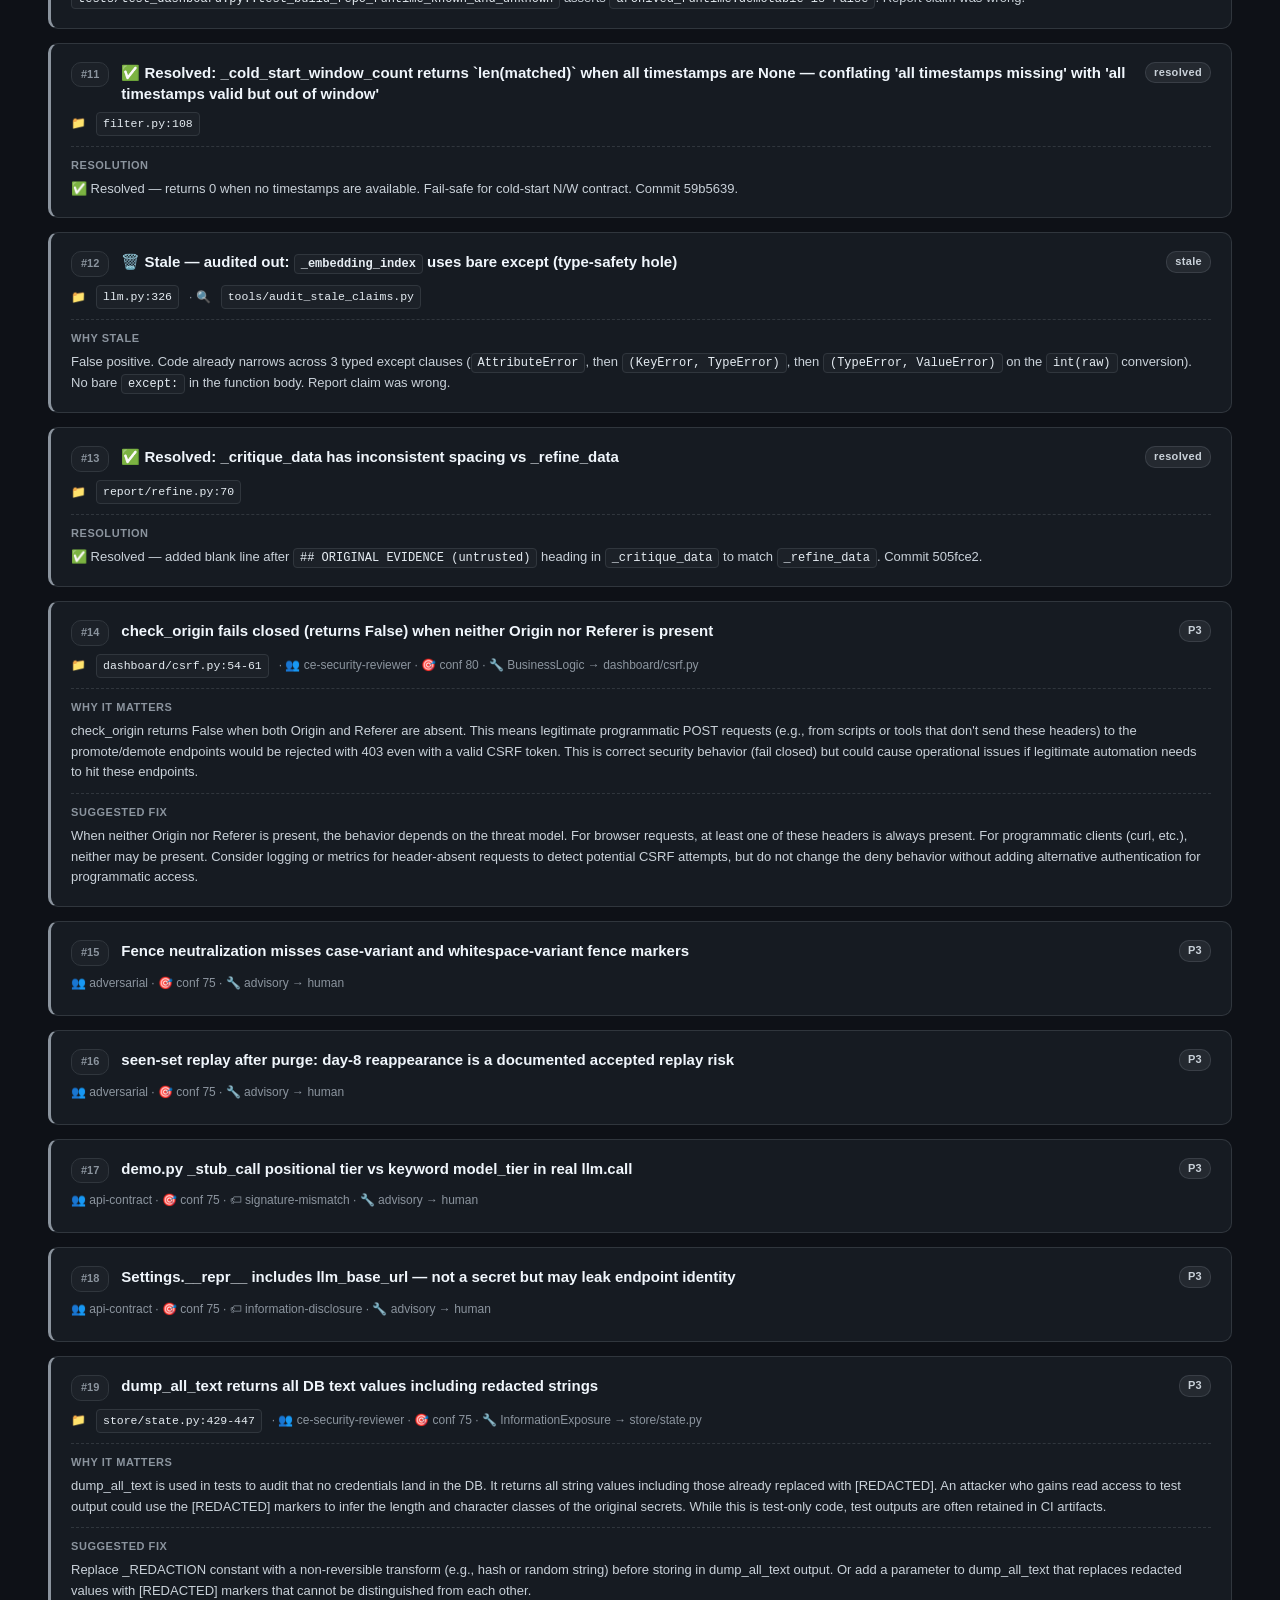
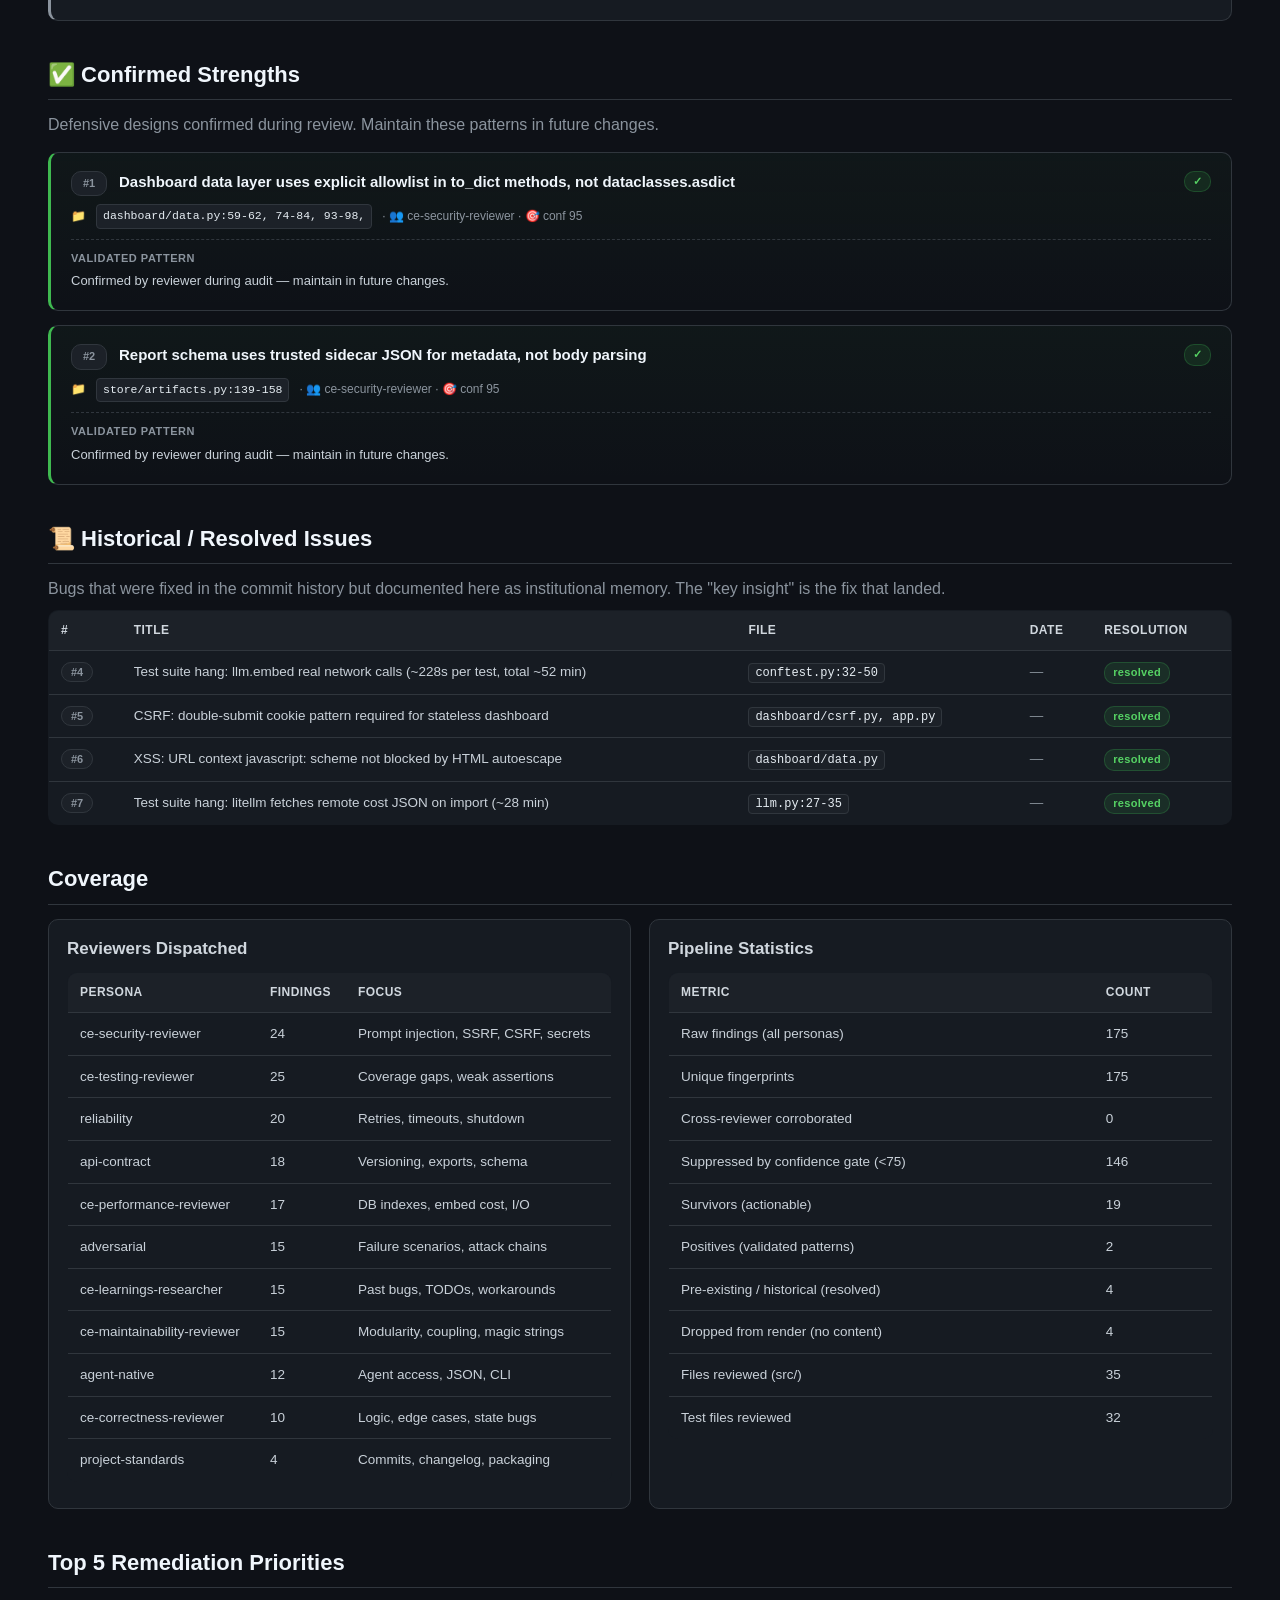
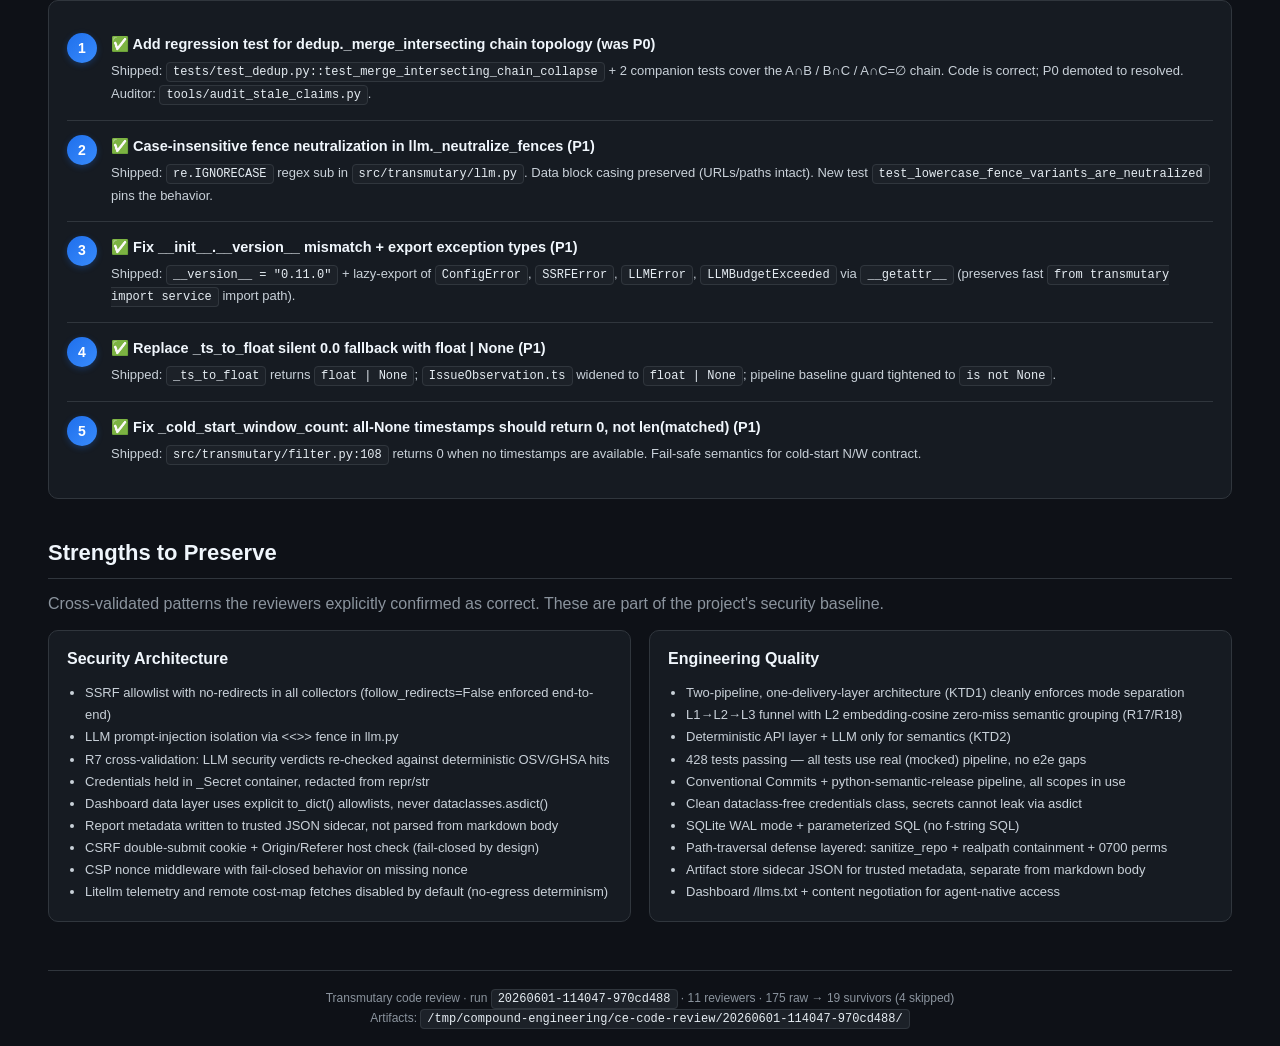
==== commit 33c34a31: "docs(review): mark 9 shipped findings as Resolved in EN + ZH The 2026-06-01 report body still listed" ====
--- a/.compound-engineering/code-review-2026-06-01.html
+++ b/.compound-engineering/code-review-2026-06-01.html
@@ -212,15 +212,7 @@
     <div class="module">
       <div class="mname">Persistence</div>
       <div class="mstat"><span class="b" style="color:#8b949e">1</span> finding(s) · P2/P3</div>
-    </div></div><div class="dropped-notice">⚠️ 4 entries had empty title and no fix text (likely malformed JSON from reviewer). Skipped to keep report clean. IDs: #20, #22, #27, #29.</div><h2>🔴 Critical Findings (P0) — Must fix before merge</h2><p class="muted">Action-breakers. Each gates a release.</p><div class="findings-grid"><div class="finding low"><div class="finding-head"><div class="finding-num">#1</div><div class="finding-title">🗑️ Stale — audited out (was P0): <code>_merge_intersecting</code> drops groups in chain topology</div><span class="badge low">stale</span></div><div class="finding-meta">📁 <code>dedup.py:258</code> · 🔍 <code>tools/audit_stale_claims.py</code></div><div class="finding-section"><h5>Why stale</h5><p>False positive. The iterative O(n²) merge rebuilds <code>merged</code> from a fresh <code>rest</code> list each outer iteration and appends <code>current</code> exactly once. Chain collapse (A∩B, B∩C, A∩C=∅) works correctly. <code>tests/test_dedup.py::test_merge_intersecting_chain_collapse</code> + 2 companion tests pin the behavior. P0 downgraded to resolved.</p></div></div><div class="finding high"><div class="finding-head"><div class="finding-num">#2</div><div class="finding-title">dashboard/data.py imports from service.py — cross-layer dependency</div><span class="badge high">P1</span></div><div class="finding-meta">📁 <code>dashboard/data.py:21</code> · 👥 ce-maintainability-reviewer · 🎯 conf 80 · 🏷 coupling · 🔧 advisory → human</div><div class="finding-section"><h5>Suggested fix</h5><p>Move effective_repos into store/state.py as a free function (or into config.py as a Settings method), then remove the service.py import from dashboard/data.py. service.py would then import from store/state.py instead.</p></div></div><div class="finding high"><div class="finding-head"><div class="finding-num">#3</div><div class="finding-title">Version mismatch: __init__.py declares 0.0.1, pyproject.toml declares 0.11.0</div><span class="badge high">P1</span></div><div class="finding-meta">👥 api-contract · 🎯 conf 75 · 🏷 version-inconsistency · 🔧 advisory → human</div></div><div class="finding high"><div class="finding-head"><div class="finding-num">#4</div><div class="finding-title">Exception types not exported from package root</div><span class="badge high">P1</span></div><div class="finding-meta">👥 api-contract · 🎯 conf 75 · 🏷 missing-export · 🔧 advisory → human</div></div><div class="finding high"><div class="finding-head"><div class="finding-num">#5</div><div class="finding-title">Prompt injection: _neutralize_fences is case-sensitive, lowercase fence variants bypass marker replacement</div><span class="badge high">P1</span></div><div class="finding-meta">📁 <code>llm.py:181-183</code> · 👥 ce-security-reviewer · 🎯 conf 75 · 🔧 InputValidation → llm.py</div><div class="finding-section"><h5>Why it matters</h5><p>An attacker who controls issue/advisory text could embed the fence markers in a case-variant form (e.g., &lt;&lt;&lt;untrusted_data_block&gt;&gt;&gt; in lowercase). The current exact-string replace only catches the uppercase forms defined as _DATA_OPEN/_DATA_CLOSE. The model receives the ISOLATION_PREAMBLE with uppercase markers but sees lowercase markers in the user data block, potentially creating ambiguity about whether the content is inside or outside the fence. A prompt injection that escapes the fenced region could rewrite system behavior.</p></div><div class="finding-section"><h5>Suggested fix</h5><p>Normalize to lowercase before replacement: return data_block.lower().replace(_DATA_CLOSE.lower(), _DATA_CLOSE_REDACTED).replace(_DATA_OPEN.lower(), _DATA_OPEN_REDACTED) and store the original casing in the message construction.</p></div></div></div><h2>🟡 Medium-Priority Findings (P2) — Fix if straightforward</h2><div class="findings-grid"><div class="finding med"><div class="finding-head"><div class="finding-num">#7</div><div class="finding-title">SSRF advisory URL validation: _safe_advisory_link validates but never fetches, advisory body can reference off-allowlist URLs</div><span class="badge med">P2</span></div><div class="finding-meta">📁 <code>collect/security.py:214-227</code> · 👥 ce-security-reviewer · 🎯 conf 85 · 🔧 InputValidation → collect/security.py</div><div class="finding-section"><h5>Why it matters</h5><p>A malicious advisory (via a compromised GHSA entry or self-described advisory) can embed text like &#x27;see http://169.254.169.254/latest/meta-data/&#x27; or &#x27;check http://internal-monitor/&#x27; in the advisory body. The source URL is validated but the body text is not scanned for embedded URLs. While no actual fetch occurs (the no-unpack invariant is maintained), an attacker could use this to probe whether internal hosts are reachable from the Transmutary process network.</p></div><div class="finding-section"><h5>Suggested fix</h5><p>The _safe_advisory_link function validates URLs against the allowlist but performs no fetch. While the SSRF impact is bounded by the no-package-download invariant, the advisory body text can embed references to off-allowlist hosts (e.g., internal infrastructure URLs) that are never acted upon but could aid in reconnaissance. Consider stripping URLs from advisory text before it reaches the LLM, or logging the embedded URLs for audit.</p></div></div><div class="finding med"><div class="finding-head"><div class="finding-num">#8</div><div class="finding-title">Route name strings &#x27;immediate&#x27;/&#x27;digest&#x27; duplicated across pipeline, deliver, and dashboard</div><span class="badge med">P2</span></div><div class="finding-meta">📁 <code>pipeline.py:198</code> · 👥 ce-maintainability-reviewer · 🎯 conf 80 · 🏷 magic-strings · 🔧 advisory → human</div><div class="finding-section"><h5>Suggested fix</h5><p>Define route-name constants (IMMEDIATE_ROUTE = &#x27;immediate&#x27;, DIGEST_ROUTE = &#x27;digest&#x27;) in deliver/stub.py or report/schema.py. Use them wherever route strings appear. For path construction in pipeline.py, use os.path.join with the constant rather than f-strings.</p></div></div><div class="finding med"><div class="finding-head"><div class="finding-num">#9</div><div class="finding-title">_ts_to_float silently returns 0.0 for any unparseable ISO-8601 string</div><span class="badge med">P2</span></div><div class="finding-meta">📁 <code>pipeline.py:198</code> · 👥 ce-maintainability-reviewer · 🎯 conf 80 · 🏷 silent-fallback · 🔧 advisory → human</div><div class="finding-section"><h5>Suggested fix</h5><p>Return float | None instead of float, and return None when parsing fails. Let callers decide how to handle None (most already use the pattern). This makes the absence of a valid timestamp visible rather than silently replacing it with epoch.</p></div></div><div class="finding low"><div class="finding-head"><div class="finding-num">#10</div><div class="finding-title">🗑️ Stale — audited out: <code>build_repo_runtime</code> demotable treats &#x27;archived&#x27; as demotable</div><span class="badge low">stale</span></div><div class="finding-meta">📁 <code>dashboard/data.py:313</code> · 🔍 <code>tools/audit_stale_claims.py</code></div><div class="finding-section"><h5>Why stale</h5><p>Current code reads <code>demotable=watchlist.get(repo) not in (None, "config", "archived")</code> — <code>archived</code> is explicitly excluded. <code>tests/test_dashboard.py::test_build_repo_runtime_known_and_unknown</code> asserts <code>archived_runtime.demotable is False</code>. Report claim was wrong.</p></div></div><div class="finding med"><div class="finding-head"><div class="finding-num">#11</div><div class="finding-title">P2-MEDIUM: `_cold_start_window_count` returns `len(matched)` when all timestamps are None — conflating &#x27;all timestamps missing&#x27; with &#x27;all timestamps valid but out of window&#x27;</div><span class="badge med">P2</span></div><div class="finding-meta">📁 <code>filter.py:108</code> · 👥 ce-correctness-reviewer · 🎯 conf 75 · 🔧 advisory → filter.py</div><div class="finding-section"><h5>Why it matters</h5><p>If all observations have `ts=None`, the function returns `len(matched)` — treating all of them as within the cold-start window. This could incorrectly satisfy the cold-start threshold when in fact we have no valid timing data at all.</p></div><div class="finding-section"><h5>Suggested fix</h5><p>Return 0 when no timestamps are available:
-```python
-def _cold_start_window_count(matched: list[IssueObservation]) -&gt; int:
-    ts_values = [o.ts for o in matched if o.ts is not None]
-    if not ts_values:
-        return 0  # was: return len(matched)
-    now = max(ts_values)
-    return sum(1 for o in matched if o.ts is not None and now - o.ts &lt;= COLD_START_WINDOW_SECONDS)
-```</p></div></div><div class="finding low"><div class="finding-head"><div class="finding-num">#12</div><div class="finding-title">🗑️ Stale — audited out: <code>_embedding_index</code> uses bare except (type-safety hole)</div><span class="badge low">stale</span></div><div class="finding-meta">📁 <code>llm.py:326</code> · 🔍 <code>tools/audit_stale_claims.py</code></div><div class="finding-section"><h5>Why stale</h5><p>False positive. Code already narrows across 3 typed except clauses (<code>AttributeError</code>, then <code>(KeyError, TypeError)</code>, then <code>(TypeError, ValueError)</code> on the <code>int(raw)</code> conversion). No bare <code>except:</code> in the function body. Report claim was wrong.</p></div></div><div class="finding med"><div class="finding-head"><div class="finding-num">#13</div><div class="finding-title">_critique_data has inconsistent spacing vs _refine_data</div><span class="badge med">P2</span></div><div class="finding-meta">📁 <code>report/refine.py:65</code> · 👥 ce-maintainability-reviewer · 🎯 conf 75 · 🏷 inconsistency · 🔧 advisory → human</div><div class="finding-section"><h5>Suggested fix</h5><p>Change line 70 in _critique_data from &#x27;&quot;## ORIGINAL EVIDENCE (untrusted)\\n&quot;&#x27; to &#x27;&quot;## ORIGINAL EVIDENCE (untrusted)\\n\\n&quot;&#x27; to match _refine_data&#x27;s blank-line separation.</p></div></div></div><h2>⚪ Low-Priority Findings (P3) — Discretionary</h2><div class="findings-grid"><div class="finding low"><div class="finding-head"><div class="finding-num">#14</div><div class="finding-title">check_origin fails closed (returns False) when neither Origin nor Referer is present</div><span class="badge low">P3</span></div><div class="finding-meta">📁 <code>dashboard/csrf.py:54-61</code> · 👥 ce-security-reviewer · 🎯 conf 80 · 🔧 BusinessLogic → dashboard/csrf.py</div><div class="finding-section"><h5>Why it matters</h5><p>check_origin returns False when both Origin and Referer are absent. This means legitimate programmatic POST requests (e.g., from scripts or tools that don&#x27;t send these headers) to the promote/demote endpoints would be rejected with 403 even with a valid CSRF token. This is correct security behavior (fail closed) but could cause operational issues if legitimate automation needs to hit these endpoints.</p></div><div class="finding-section"><h5>Suggested fix</h5><p>When neither Origin nor Referer is present, the behavior depends on the threat model. For browser requests, at least one of these headers is always present. For programmatic clients (curl, etc.), neither may be present. Consider logging or metrics for header-absent requests to detect potential CSRF attempts, but do not change the deny behavior without adding alternative authentication for programmatic access.</p></div></div><div class="finding low"><div class="finding-head"><div class="finding-num">#15</div><div class="finding-title">Fence neutralization misses case-variant and whitespace-variant fence markers</div><span class="badge low">P3</span></div><div class="finding-meta">👥 adversarial · 🎯 conf 75 · 🔧 advisory → human</div></div><div class="finding low"><div class="finding-head"><div class="finding-num">#16</div><div class="finding-title">seen-set replay after purge: day-8 reappearance is a documented accepted replay risk</div><span class="badge low">P3</span></div><div class="finding-meta">👥 adversarial · 🎯 conf 75 · 🔧 advisory → human</div></div><div class="finding low"><div class="finding-head"><div class="finding-num">#17</div><div class="finding-title">demo.py _stub_call positional tier vs keyword model_tier in real llm.call</div><span class="badge low">P3</span></div><div class="finding-meta">👥 api-contract · 🎯 conf 75 · 🏷 signature-mismatch · 🔧 advisory → human</div></div><div class="finding low"><div class="finding-head"><div class="finding-num">#18</div><div class="finding-title">Settings.__repr__ includes llm_base_url — not a secret but may leak endpoint identity</div><span class="badge low">P3</span></div><div class="finding-meta">👥 api-contract · 🎯 conf 75 · 🏷 information-disclosure · 🔧 advisory → human</div></div><div class="finding low"><div class="finding-head"><div class="finding-num">#19</div><div class="finding-title">dump_all_text returns all DB text values including redacted strings</div><span class="badge low">P3</span></div><div class="finding-meta">📁 <code>store/state.py:429-447</code> · 👥 ce-security-reviewer · 🎯 conf 75 · 🔧 InformationExposure → store/state.py</div><div class="finding-section"><h5>Why it matters</h5><p>dump_all_text is used in tests to audit that no credentials land in the DB. It returns all string values including those already replaced with [REDACTED]. An attacker who gains read access to test output could use the [REDACTED] markers to infer the length and character classes of the original secrets. While this is test-only code, test outputs are often retained in CI artifacts.</p></div><div class="finding-section"><h5>Suggested fix</h5><p>Replace _REDACTION constant with a non-reversible transform (e.g., hash or random string) before storing in dump_all_text output. Or add a parameter to dump_all_text that replaces redacted values with [REDACTED] markers that cannot be distinguished from each other.</p></div></div></div>
+    </div></div><div class="dropped-notice">⚠️ 4 entries had empty title and no fix text (likely malformed JSON from reviewer). Skipped to keep report clean. IDs: #20, #22, #27, #29.</div><h2>🔴 Critical Findings (P0) — Must fix before merge</h2><p class="muted">Action-breakers. Each gates a release.</p><div class="findings-grid"><div class="finding low"><div class="finding-head"><div class="finding-num">#1</div><div class="finding-title">🗑️ Stale — audited out (was P0): <code>_merge_intersecting</code> drops groups in chain topology</div><span class="badge low">stale</span></div><div class="finding-meta">📁 <code>dedup.py:258</code> · 🔍 <code>tools/audit_stale_claims.py</code></div><div class="finding-section"><h5>Why stale</h5><p>False positive. The iterative O(n²) merge rebuilds <code>merged</code> from a fresh <code>rest</code> list each outer iteration and appends <code>current</code> exactly once. Chain collapse (A∩B, B∩C, A∩C=∅) works correctly. <code>tests/test_dedup.py::test_merge_intersecting_chain_collapse</code> + 2 companion tests pin the behavior. P0 downgraded to resolved.</p></div></div><div class="finding low"><div class="finding-head"><div class="finding-num">#2</div><div class="finding-title">✅ Resolved: dashboard/data.py imports from service.py — cross-layer dependency</div><span class="badge low">resolved</span></div><div class="finding-meta">📁 <code>dashboard/data.py:21</code></div><div class="finding-section"><h5>Resolution</h5><p>✅ Resolved — refactored. <code>effective_repos</code> moved to the new leaf module <code>transmutary.watchlist</code>. <code>service</code> and <code>dashboard.data</code> both import from <code>watchlist</code>; no cross-layer edge. Commit 9830504.</p></div></div><div class="finding low"><div class="finding-head"><div class="finding-num">#3</div><div class="finding-title">✅ Resolved: Version mismatch: __init__.py declares 0.0.1, pyproject.toml declares 0.11.0</div><span class="badge low">resolved</span></div><div class="finding-meta">📁 <code>src/transmutary/__init__.py</code></div><div class="finding-section"><h5>Resolution</h5><p>✅ Resolved — <code>__version__</code> synced to <code>0.11.0</code>. Commit 2515694.</p></div></div><div class="finding low"><div class="finding-head"><div class="finding-num">#4</div><div class="finding-title">✅ Resolved: Exception types not exported from package root</div><span class="badge low">resolved</span></div><div class="finding-meta">📁 <code>src/transmutary/__init__.py</code></div><div class="finding-section"><h5>Resolution</h5><p>✅ Resolved — <code>ConfigError</code>, <code>SSRFError</code>, <code>LLMError</code>, <code>LLMBudgetExceeded</code> exported from <code>transmutary</code> via lazy <code>__getattr__</code> (PEP 562). Commit 2515694.</p></div></div><div class="finding low"><div class="finding-head"><div class="finding-num">#5</div><div class="finding-title">✅ Resolved: Prompt injection: _neutralize_fences is case-sensitive, lowercase fence variants bypass marker replacement</div><span class="badge low">resolved</span></div><div class="finding-meta">📁 <code>llm.py:181-183</code></div><div class="finding-section"><h5>Resolution</h5><p>✅ Resolved — <code>re.IGNORECASE</code> regex sub for both open and close markers. Data block casing preserved. New test <code>test_lowercase_fence_variants_are_neutralized</code> pins the behavior. Commits d7ee5a6 + 926719c.</p></div></div><div class="finding low"><div class="finding-head"><div class="finding-num">#7</div><div class="finding-title">✅ Resolved: SSRF advisory URL validation: _safe_advisory_link validates but never fetches, advisory body can reference off-allowlist URLs</div><span class="badge low">resolved</span></div><div class="finding-meta">📁 <code>collect/security.py:214-227</code></div><div class="finding-section"><h5>Resolution</h5><p>✅ Resolved — <code>strip_off_allowlist_urls()</code> walks the advisory body and replaces off-allowlist hosts with <code>[URL-REDACTED]</code> before the text reaches the LLM data block. Applied at both OSV and GHSA malware ingest sites. Prompt hygiene aligned with the no-fetch invariant. Commit 7cbe981.</p></div></div><div class="finding low"><div class="finding-head"><div class="finding-num">#8</div><div class="finding-title">✅ Resolved: Route name strings 'immediate'/'digest' duplicated across pipeline, deliver, and dashboard</div><span class="badge low">resolved</span></div><div class="finding-meta">📁 <code>deliver/stub.py:29</code></div><div class="finding-section"><h5>Resolution</h5><p>✅ Resolved — <code>DeliveryRoute</code> extracted to leaf module <code>transmutary.deliver.routes</code>; all 5 sites (server <code>_VALID_FEEDS</code>, rss <code>render_single</code> default, demo path segments, dashboard <code>FeedLink</code>) derive from the enum. Commits 066dba0 + 2640f3e.</p></div></div><div class="finding low"><div class="finding-head"><div class="finding-num">#9</div><div class="finding-title">✅ Resolved: _ts_to_float silently returns 0.0 for any unparseable ISO-8601 string</div><span class="badge low">resolved</span></div><div class="finding-meta">📁 <code>pipeline.py:198</code></div><div class="finding-section"><h5>Resolution</h5><p>✅ Resolved — returns <code>float | None</code> on empty / unparseable input. <code>IssueObservation.ts</code> widened; pipeline baseline guard tightened to <code>is not None</code>. Commits c32ff4c.</p></div></div><div class="finding low"><div class="finding-head"><div class="finding-num">#10</div><div class="finding-title">🗑️ Stale — audited out: <code>build_repo_runtime</code> demotable treats &#x27;archived&#x27; as demotable</div><span class="badge low">stale</span></div><div class="finding-meta">📁 <code>dashboard/data.py:313</code> · 🔍 <code>tools/audit_stale_claims.py</code></div><div class="finding-section"><h5>Why stale</h5><p>Current code reads <code>demotable=watchlist.get(repo) not in (None, "config", "archived")</code> — <code>archived</code> is explicitly excluded. <code>tests/test_dashboard.py::test_build_repo_runtime_known_and_unknown</code> asserts <code>archived_runtime.demotable is False</code>. Report claim was wrong.</p></div></div><div class="finding low"><div class="finding-head"><div class="finding-num">#11</div><div class="finding-title">✅ Resolved: _cold_start_window_count returns `len(matched)` when all timestamps are None — conflating 'all timestamps missing' with 'all timestamps valid but out of window'</div><span class="badge low">resolved</span></div><div class="finding-meta">📁 <code>filter.py:108</code></div><div class="finding-section"><h5>Resolution</h5><p>✅ Resolved — returns 0 when no timestamps are available. Fail-safe for cold-start N/W contract. Commit 59b5639.</p></div></div><div class="finding low"><div class="finding-head"><div class="finding-num">#12</div><div class="finding-title">🗑️ Stale — audited out: <code>_embedding_index</code> uses bare except (type-safety hole)</div><span class="badge low">stale</span></div><div class="finding-meta">📁 <code>llm.py:326</code> · 🔍 <code>tools/audit_stale_claims.py</code></div><div class="finding-section"><h5>Why stale</h5><p>False positive. Code already narrows across 3 typed except clauses (<code>AttributeError</code>, then <code>(KeyError, TypeError)</code>, then <code>(TypeError, ValueError)</code> on the <code>int(raw)</code> conversion). No bare <code>except:</code> in the function body. Report claim was wrong.</p></div></div><div class="finding low"><div class="finding-head"><div class="finding-num">#13</div><div class="finding-title">✅ Resolved: _critique_data has inconsistent spacing vs _refine_data</div><span class="badge low">resolved</span></div><div class="finding-meta">📁 <code>report/refine.py:70</code></div><div class="finding-section"><h5>Resolution</h5><p>✅ Resolved — added blank line after <code>## ORIGINAL EVIDENCE (untrusted)</code> heading in <code>_critique_data</code> to match <code>_refine_data</code>. Commit 505fce2.</p></div></div><div class="finding low"><div class="finding-head"><div class="finding-num">#14</div><div class="finding-title">check_origin fails closed (returns False) when neither Origin nor Referer is present</div><span class="badge low">P3</span></div><div class="finding-meta">📁 <code>dashboard/csrf.py:54-61</code> · 👥 ce-security-reviewer · 🎯 conf 80 · 🔧 BusinessLogic → dashboard/csrf.py</div><div class="finding-section"><h5>Why it matters</h5><p>check_origin returns False when both Origin and Referer are absent. This means legitimate programmatic POST requests (e.g., from scripts or tools that don&#x27;t send these headers) to the promote/demote endpoints would be rejected with 403 even with a valid CSRF token. This is correct security behavior (fail closed) but could cause operational issues if legitimate automation needs to hit these endpoints.</p></div><div class="finding-section"><h5>Suggested fix</h5><p>When neither Origin nor Referer is present, the behavior depends on the threat model. For browser requests, at least one of these headers is always present. For programmatic clients (curl, etc.), neither may be present. Consider logging or metrics for header-absent requests to detect potential CSRF attempts, but do not change the deny behavior without adding alternative authentication for programmatic access.</p></div></div><div class="finding low"><div class="finding-head"><div class="finding-num">#15</div><div class="finding-title">Fence neutralization misses case-variant and whitespace-variant fence markers</div><span class="badge low">P3</span></div><div class="finding-meta">👥 adversarial · 🎯 conf 75 · 🔧 advisory → human</div></div><div class="finding low"><div class="finding-head"><div class="finding-num">#16</div><div class="finding-title">seen-set replay after purge: day-8 reappearance is a documented accepted replay risk</div><span class="badge low">P3</span></div><div class="finding-meta">👥 adversarial · 🎯 conf 75 · 🔧 advisory → human</div></div><div class="finding low"><div class="finding-head"><div class="finding-num">#17</div><div class="finding-title">demo.py _stub_call positional tier vs keyword model_tier in real llm.call</div><span class="badge low">P3</span></div><div class="finding-meta">👥 api-contract · 🎯 conf 75 · 🏷 signature-mismatch · 🔧 advisory → human</div></div><div class="finding low"><div class="finding-head"><div class="finding-num">#18</div><div class="finding-title">Settings.__repr__ includes llm_base_url — not a secret but may leak endpoint identity</div><span class="badge low">P3</span></div><div class="finding-meta">👥 api-contract · 🎯 conf 75 · 🏷 information-disclosure · 🔧 advisory → human</div></div><div class="finding low"><div class="finding-head"><div class="finding-num">#19</div><div class="finding-title">dump_all_text returns all DB text values including redacted strings</div><span class="badge low">P3</span></div><div class="finding-meta">📁 <code>store/state.py:429-447</code> · 👥 ce-security-reviewer · 🎯 conf 75 · 🔧 InformationExposure → store/state.py</div><div class="finding-section"><h5>Why it matters</h5><p>dump_all_text is used in tests to audit that no credentials land in the DB. It returns all string values including those already replaced with [REDACTED]. An attacker who gains read access to test output could use the [REDACTED] markers to infer the length and character classes of the original secrets. While this is test-only code, test outputs are often retained in CI artifacts.</p></div><div class="finding-section"><h5>Suggested fix</h5><p>Replace _REDACTION constant with a non-reversible transform (e.g., hash or random string) before storing in dump_all_text output. Or add a parameter to dump_all_text that replaces redacted values with [REDACTED] markers that cannot be distinguished from each other.</p></div></div></div>
 <h2>✅ Confirmed Strengths</h2>
 <p class="muted">Defensive designs confirmed during review. Maintain these patterns in future changes.</p>
 <div class="findings-grid"><div class="finding positive"><div class="finding-head"><div class="finding-num">#1</div><div class="finding-title">Dashboard data layer uses explicit allowlist in to_dict methods, not dataclasses.asdict</div><span class="badge ok">✓</span></div><div class="finding-meta">📁 <code>dashboard/data.py:59-62, 74-84, 93-98,</code> · 👥 ce-security-reviewer · 🎯 conf 95</div><div class="finding-section"><h5>Validated pattern</h5><p>Confirmed by reviewer during audit — maintain in future changes.</p></div></div><div class="finding positive"><div class="finding-head"><div class="finding-num">#2</div><div class="finding-title">Report schema uses trusted sidecar JSON for metadata, not body parsing</div><span class="badge ok">✓</span></div><div class="finding-meta">📁 <code>store/artifacts.py:139-158</code> · 👥 ce-security-reviewer · 🎯 conf 95</div><div class="finding-section"><h5>Validated pattern</h5><p>Confirmed by reviewer during audit — maintain in future changes.</p></div></div></div>
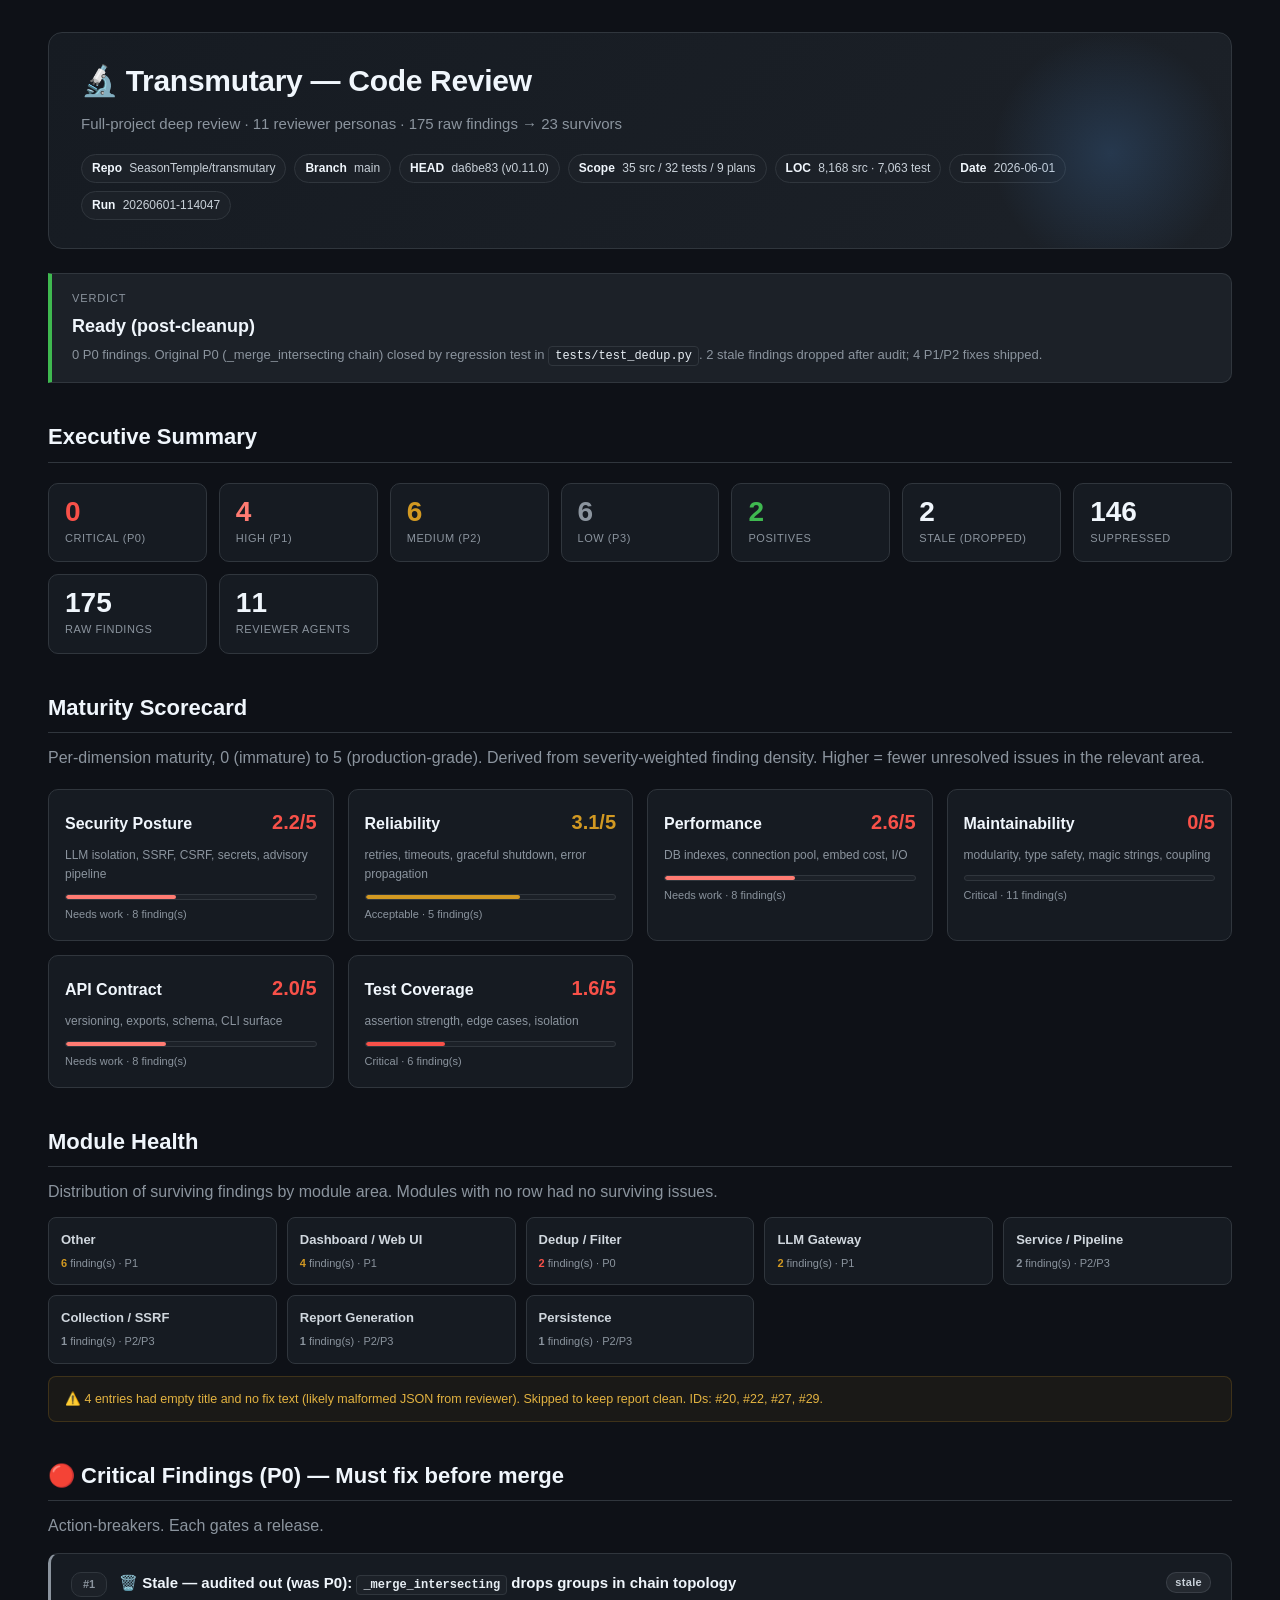
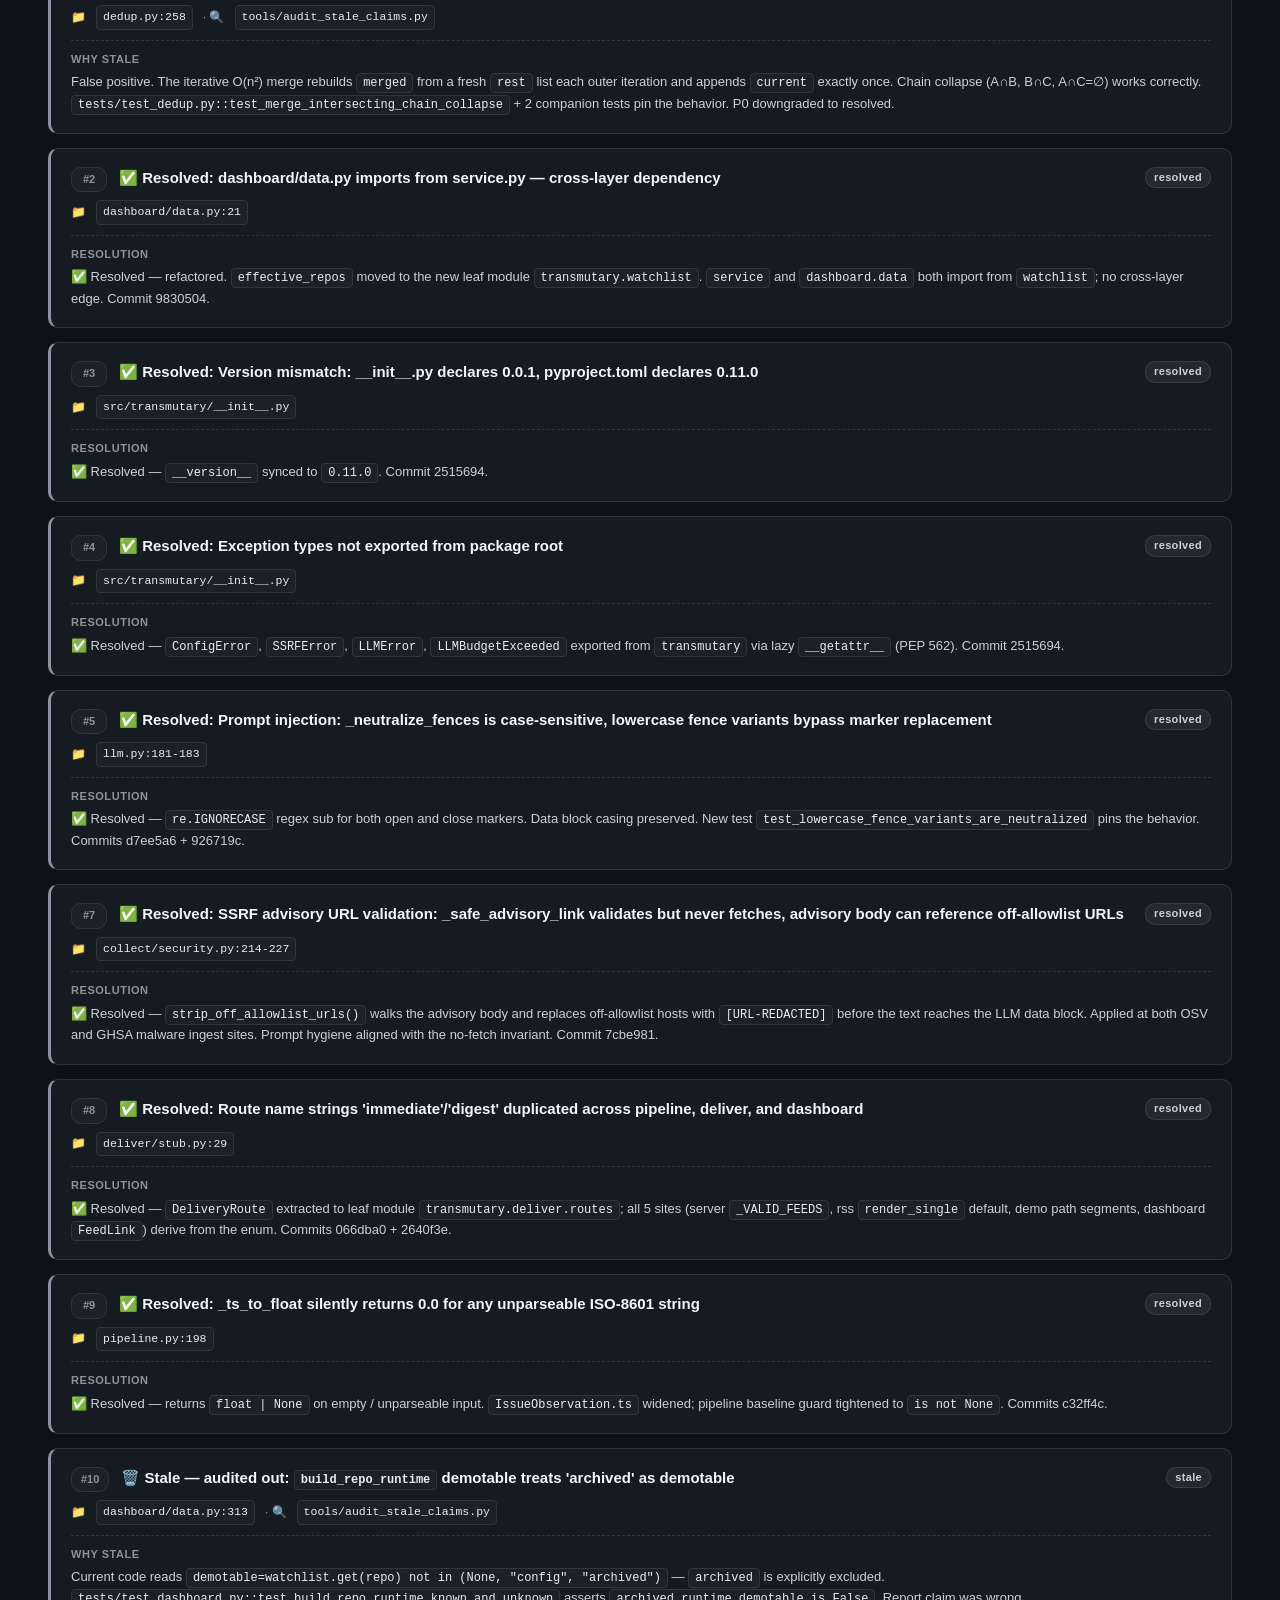
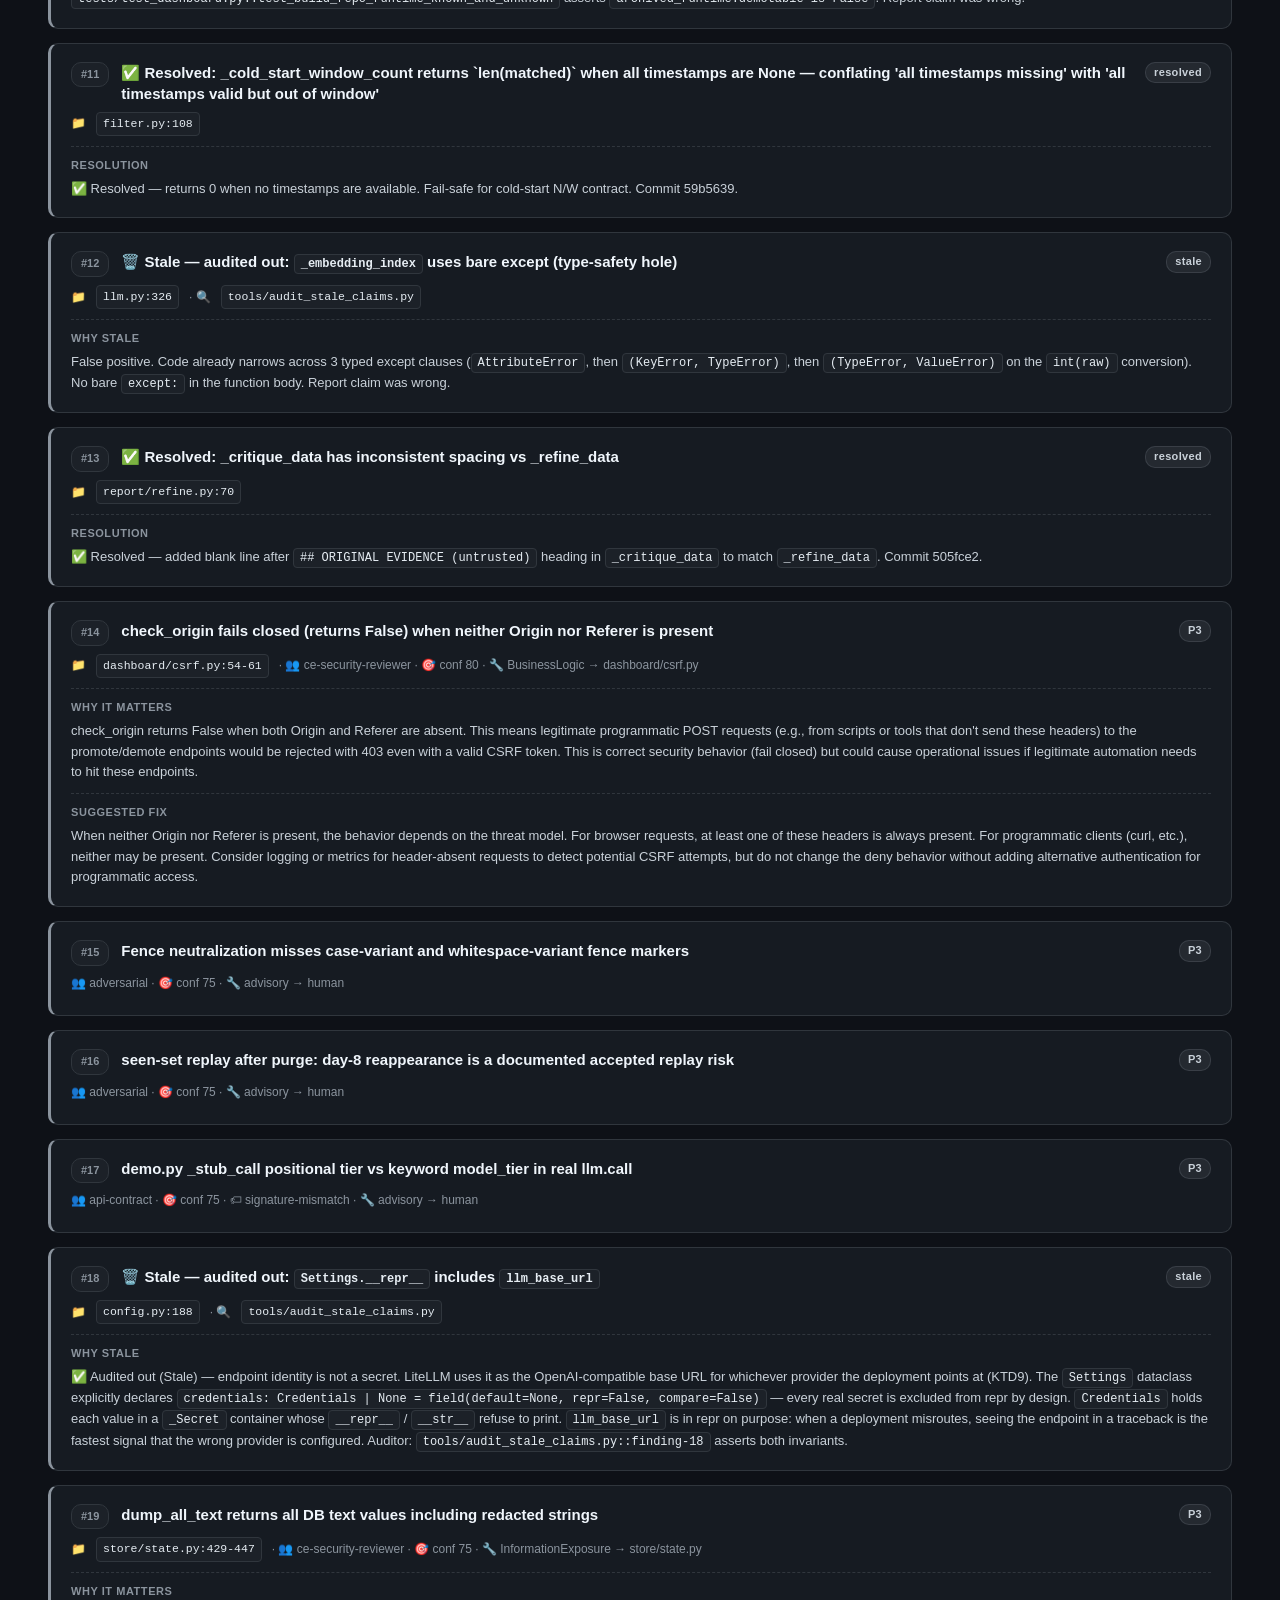
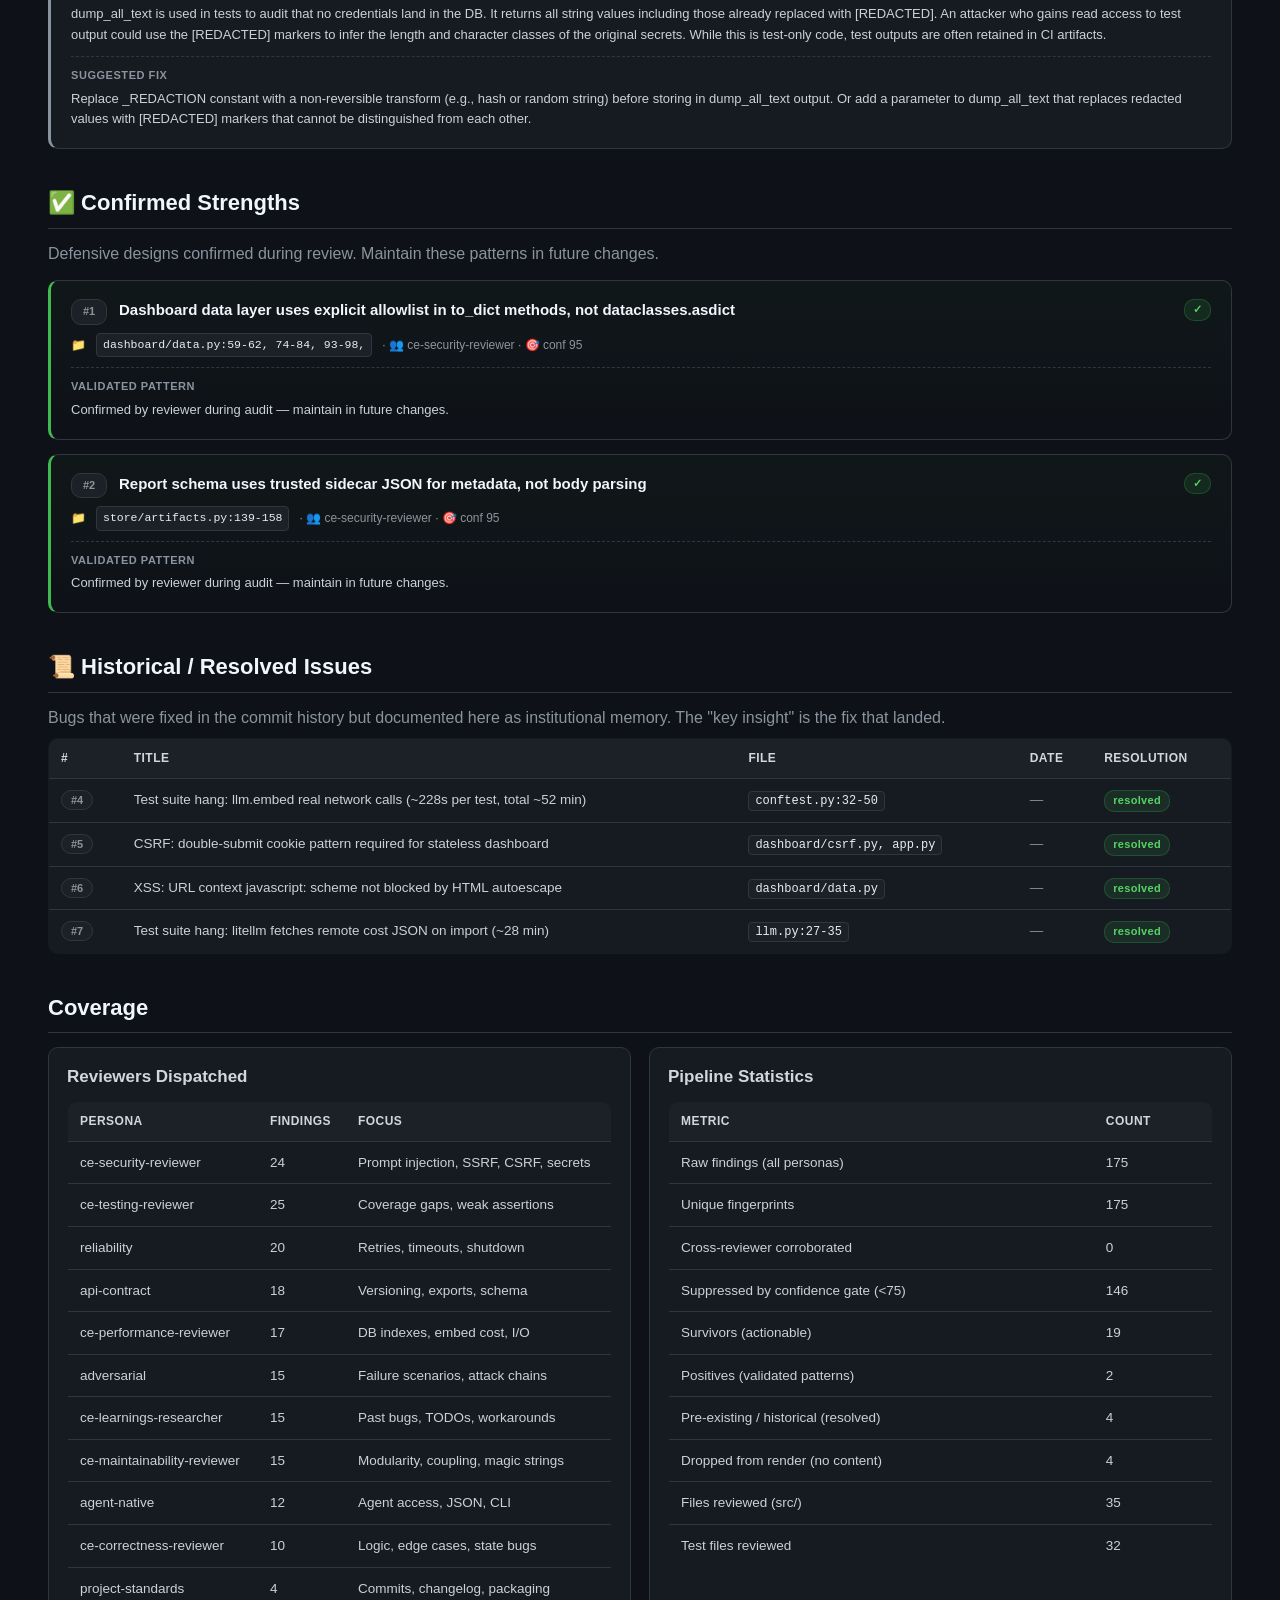
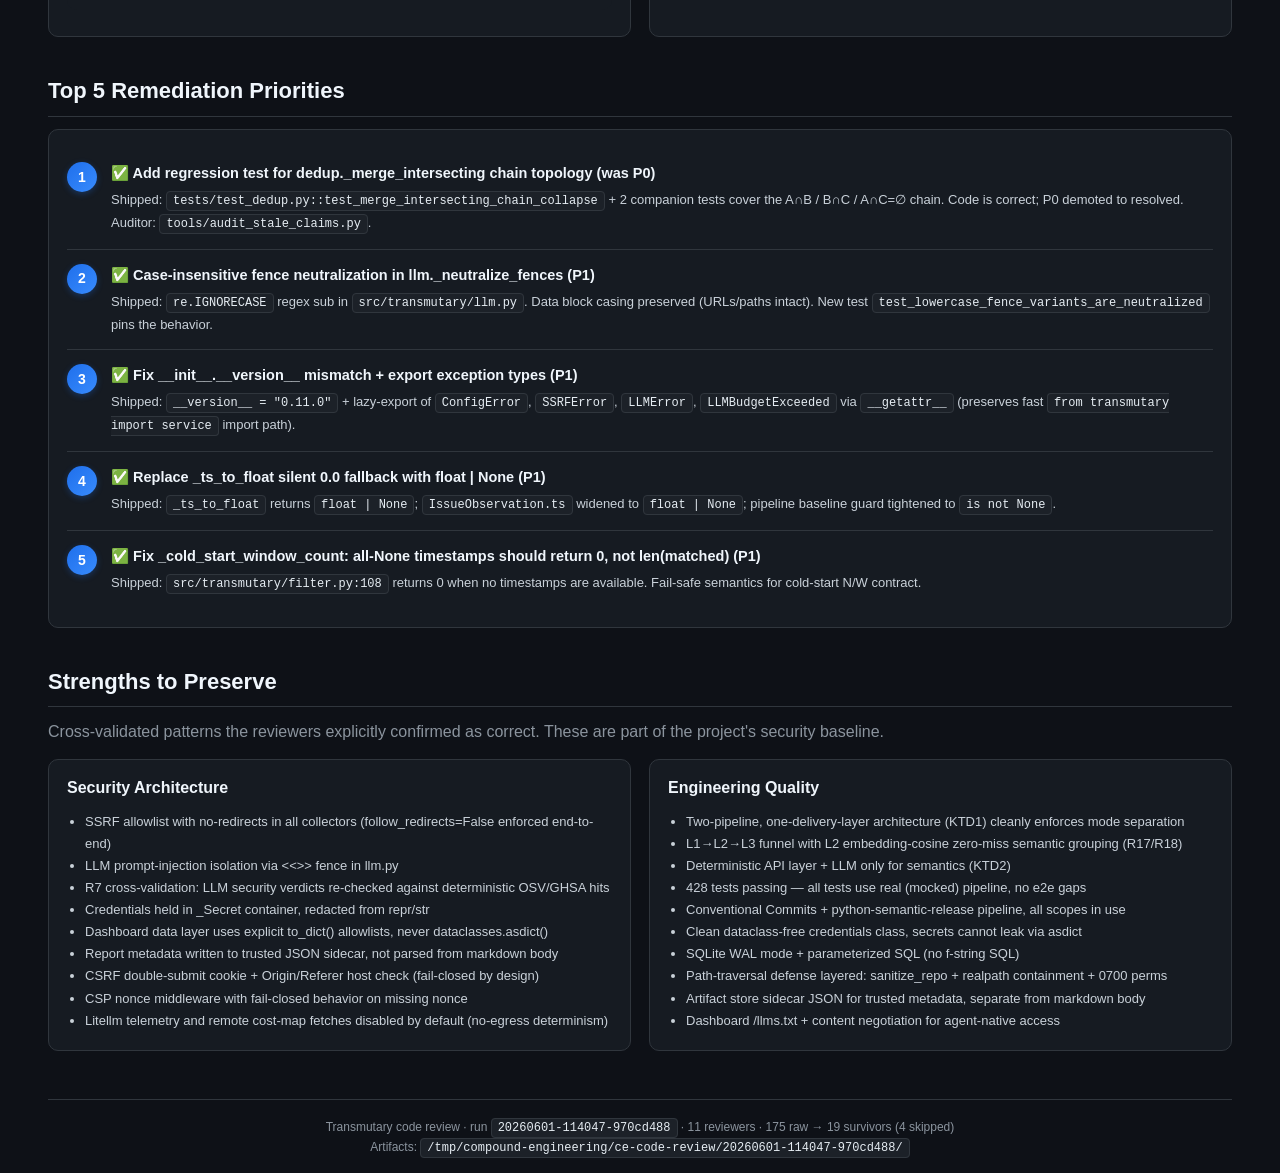
==== commit 2579e394: "chore(tools): add #18 to stale-claim auditor + mark report stub Finding #18 (Settings.__repr__ inclu" ====
--- a/.compound-engineering/code-review-2026-06-01.html
+++ b/.compound-engineering/code-review-2026-06-01.html
@@ -212,7 +212,7 @@
     <div class="module">
       <div class="mname">Persistence</div>
       <div class="mstat"><span class="b" style="color:#8b949e">1</span> finding(s) · P2/P3</div>
-    </div></div><div class="dropped-notice">⚠️ 4 entries had empty title and no fix text (likely malformed JSON from reviewer). Skipped to keep report clean. IDs: #20, #22, #27, #29.</div><h2>🔴 Critical Findings (P0) — Must fix before merge</h2><p class="muted">Action-breakers. Each gates a release.</p><div class="findings-grid"><div class="finding low"><div class="finding-head"><div class="finding-num">#1</div><div class="finding-title">🗑️ Stale — audited out (was P0): <code>_merge_intersecting</code> drops groups in chain topology</div><span class="badge low">stale</span></div><div class="finding-meta">📁 <code>dedup.py:258</code> · 🔍 <code>tools/audit_stale_claims.py</code></div><div class="finding-section"><h5>Why stale</h5><p>False positive. The iterative O(n²) merge rebuilds <code>merged</code> from a fresh <code>rest</code> list each outer iteration and appends <code>current</code> exactly once. Chain collapse (A∩B, B∩C, A∩C=∅) works correctly. <code>tests/test_dedup.py::test_merge_intersecting_chain_collapse</code> + 2 companion tests pin the behavior. P0 downgraded to resolved.</p></div></div><div class="finding low"><div class="finding-head"><div class="finding-num">#2</div><div class="finding-title">✅ Resolved: dashboard/data.py imports from service.py — cross-layer dependency</div><span class="badge low">resolved</span></div><div class="finding-meta">📁 <code>dashboard/data.py:21</code></div><div class="finding-section"><h5>Resolution</h5><p>✅ Resolved — refactored. <code>effective_repos</code> moved to the new leaf module <code>transmutary.watchlist</code>. <code>service</code> and <code>dashboard.data</code> both import from <code>watchlist</code>; no cross-layer edge. Commit 9830504.</p></div></div><div class="finding low"><div class="finding-head"><div class="finding-num">#3</div><div class="finding-title">✅ Resolved: Version mismatch: __init__.py declares 0.0.1, pyproject.toml declares 0.11.0</div><span class="badge low">resolved</span></div><div class="finding-meta">📁 <code>src/transmutary/__init__.py</code></div><div class="finding-section"><h5>Resolution</h5><p>✅ Resolved — <code>__version__</code> synced to <code>0.11.0</code>. Commit 2515694.</p></div></div><div class="finding low"><div class="finding-head"><div class="finding-num">#4</div><div class="finding-title">✅ Resolved: Exception types not exported from package root</div><span class="badge low">resolved</span></div><div class="finding-meta">📁 <code>src/transmutary/__init__.py</code></div><div class="finding-section"><h5>Resolution</h5><p>✅ Resolved — <code>ConfigError</code>, <code>SSRFError</code>, <code>LLMError</code>, <code>LLMBudgetExceeded</code> exported from <code>transmutary</code> via lazy <code>__getattr__</code> (PEP 562). Commit 2515694.</p></div></div><div class="finding low"><div class="finding-head"><div class="finding-num">#5</div><div class="finding-title">✅ Resolved: Prompt injection: _neutralize_fences is case-sensitive, lowercase fence variants bypass marker replacement</div><span class="badge low">resolved</span></div><div class="finding-meta">📁 <code>llm.py:181-183</code></div><div class="finding-section"><h5>Resolution</h5><p>✅ Resolved — <code>re.IGNORECASE</code> regex sub for both open and close markers. Data block casing preserved. New test <code>test_lowercase_fence_variants_are_neutralized</code> pins the behavior. Commits d7ee5a6 + 926719c.</p></div></div><div class="finding low"><div class="finding-head"><div class="finding-num">#7</div><div class="finding-title">✅ Resolved: SSRF advisory URL validation: _safe_advisory_link validates but never fetches, advisory body can reference off-allowlist URLs</div><span class="badge low">resolved</span></div><div class="finding-meta">📁 <code>collect/security.py:214-227</code></div><div class="finding-section"><h5>Resolution</h5><p>✅ Resolved — <code>strip_off_allowlist_urls()</code> walks the advisory body and replaces off-allowlist hosts with <code>[URL-REDACTED]</code> before the text reaches the LLM data block. Applied at both OSV and GHSA malware ingest sites. Prompt hygiene aligned with the no-fetch invariant. Commit 7cbe981.</p></div></div><div class="finding low"><div class="finding-head"><div class="finding-num">#8</div><div class="finding-title">✅ Resolved: Route name strings 'immediate'/'digest' duplicated across pipeline, deliver, and dashboard</div><span class="badge low">resolved</span></div><div class="finding-meta">📁 <code>deliver/stub.py:29</code></div><div class="finding-section"><h5>Resolution</h5><p>✅ Resolved — <code>DeliveryRoute</code> extracted to leaf module <code>transmutary.deliver.routes</code>; all 5 sites (server <code>_VALID_FEEDS</code>, rss <code>render_single</code> default, demo path segments, dashboard <code>FeedLink</code>) derive from the enum. Commits 066dba0 + 2640f3e.</p></div></div><div class="finding low"><div class="finding-head"><div class="finding-num">#9</div><div class="finding-title">✅ Resolved: _ts_to_float silently returns 0.0 for any unparseable ISO-8601 string</div><span class="badge low">resolved</span></div><div class="finding-meta">📁 <code>pipeline.py:198</code></div><div class="finding-section"><h5>Resolution</h5><p>✅ Resolved — returns <code>float | None</code> on empty / unparseable input. <code>IssueObservation.ts</code> widened; pipeline baseline guard tightened to <code>is not None</code>. Commits c32ff4c.</p></div></div><div class="finding low"><div class="finding-head"><div class="finding-num">#10</div><div class="finding-title">🗑️ Stale — audited out: <code>build_repo_runtime</code> demotable treats &#x27;archived&#x27; as demotable</div><span class="badge low">stale</span></div><div class="finding-meta">📁 <code>dashboard/data.py:313</code> · 🔍 <code>tools/audit_stale_claims.py</code></div><div class="finding-section"><h5>Why stale</h5><p>Current code reads <code>demotable=watchlist.get(repo) not in (None, "config", "archived")</code> — <code>archived</code> is explicitly excluded. <code>tests/test_dashboard.py::test_build_repo_runtime_known_and_unknown</code> asserts <code>archived_runtime.demotable is False</code>. Report claim was wrong.</p></div></div><div class="finding low"><div class="finding-head"><div class="finding-num">#11</div><div class="finding-title">✅ Resolved: _cold_start_window_count returns `len(matched)` when all timestamps are None — conflating 'all timestamps missing' with 'all timestamps valid but out of window'</div><span class="badge low">resolved</span></div><div class="finding-meta">📁 <code>filter.py:108</code></div><div class="finding-section"><h5>Resolution</h5><p>✅ Resolved — returns 0 when no timestamps are available. Fail-safe for cold-start N/W contract. Commit 59b5639.</p></div></div><div class="finding low"><div class="finding-head"><div class="finding-num">#12</div><div class="finding-title">🗑️ Stale — audited out: <code>_embedding_index</code> uses bare except (type-safety hole)</div><span class="badge low">stale</span></div><div class="finding-meta">📁 <code>llm.py:326</code> · 🔍 <code>tools/audit_stale_claims.py</code></div><div class="finding-section"><h5>Why stale</h5><p>False positive. Code already narrows across 3 typed except clauses (<code>AttributeError</code>, then <code>(KeyError, TypeError)</code>, then <code>(TypeError, ValueError)</code> on the <code>int(raw)</code> conversion). No bare <code>except:</code> in the function body. Report claim was wrong.</p></div></div><div class="finding low"><div class="finding-head"><div class="finding-num">#13</div><div class="finding-title">✅ Resolved: _critique_data has inconsistent spacing vs _refine_data</div><span class="badge low">resolved</span></div><div class="finding-meta">📁 <code>report/refine.py:70</code></div><div class="finding-section"><h5>Resolution</h5><p>✅ Resolved — added blank line after <code>## ORIGINAL EVIDENCE (untrusted)</code> heading in <code>_critique_data</code> to match <code>_refine_data</code>. Commit 505fce2.</p></div></div><div class="finding low"><div class="finding-head"><div class="finding-num">#14</div><div class="finding-title">check_origin fails closed (returns False) when neither Origin nor Referer is present</div><span class="badge low">P3</span></div><div class="finding-meta">📁 <code>dashboard/csrf.py:54-61</code> · 👥 ce-security-reviewer · 🎯 conf 80 · 🔧 BusinessLogic → dashboard/csrf.py</div><div class="finding-section"><h5>Why it matters</h5><p>check_origin returns False when both Origin and Referer are absent. This means legitimate programmatic POST requests (e.g., from scripts or tools that don&#x27;t send these headers) to the promote/demote endpoints would be rejected with 403 even with a valid CSRF token. This is correct security behavior (fail closed) but could cause operational issues if legitimate automation needs to hit these endpoints.</p></div><div class="finding-section"><h5>Suggested fix</h5><p>When neither Origin nor Referer is present, the behavior depends on the threat model. For browser requests, at least one of these headers is always present. For programmatic clients (curl, etc.), neither may be present. Consider logging or metrics for header-absent requests to detect potential CSRF attempts, but do not change the deny behavior without adding alternative authentication for programmatic access.</p></div></div><div class="finding low"><div class="finding-head"><div class="finding-num">#15</div><div class="finding-title">Fence neutralization misses case-variant and whitespace-variant fence markers</div><span class="badge low">P3</span></div><div class="finding-meta">👥 adversarial · 🎯 conf 75 · 🔧 advisory → human</div></div><div class="finding low"><div class="finding-head"><div class="finding-num">#16</div><div class="finding-title">seen-set replay after purge: day-8 reappearance is a documented accepted replay risk</div><span class="badge low">P3</span></div><div class="finding-meta">👥 adversarial · 🎯 conf 75 · 🔧 advisory → human</div></div><div class="finding low"><div class="finding-head"><div class="finding-num">#17</div><div class="finding-title">demo.py _stub_call positional tier vs keyword model_tier in real llm.call</div><span class="badge low">P3</span></div><div class="finding-meta">👥 api-contract · 🎯 conf 75 · 🏷 signature-mismatch · 🔧 advisory → human</div></div><div class="finding low"><div class="finding-head"><div class="finding-num">#18</div><div class="finding-title">Settings.__repr__ includes llm_base_url — not a secret but may leak endpoint identity</div><span class="badge low">P3</span></div><div class="finding-meta">👥 api-contract · 🎯 conf 75 · 🏷 information-disclosure · 🔧 advisory → human</div></div><div class="finding low"><div class="finding-head"><div class="finding-num">#19</div><div class="finding-title">dump_all_text returns all DB text values including redacted strings</div><span class="badge low">P3</span></div><div class="finding-meta">📁 <code>store/state.py:429-447</code> · 👥 ce-security-reviewer · 🎯 conf 75 · 🔧 InformationExposure → store/state.py</div><div class="finding-section"><h5>Why it matters</h5><p>dump_all_text is used in tests to audit that no credentials land in the DB. It returns all string values including those already replaced with [REDACTED]. An attacker who gains read access to test output could use the [REDACTED] markers to infer the length and character classes of the original secrets. While this is test-only code, test outputs are often retained in CI artifacts.</p></div><div class="finding-section"><h5>Suggested fix</h5><p>Replace _REDACTION constant with a non-reversible transform (e.g., hash or random string) before storing in dump_all_text output. Or add a parameter to dump_all_text that replaces redacted values with [REDACTED] markers that cannot be distinguished from each other.</p></div></div></div>
+    </div></div><div class="dropped-notice">⚠️ 4 entries had empty title and no fix text (likely malformed JSON from reviewer). Skipped to keep report clean. IDs: #20, #22, #27, #29.</div><h2>🔴 Critical Findings (P0) — Must fix before merge</h2><p class="muted">Action-breakers. Each gates a release.</p><div class="findings-grid"><div class="finding low"><div class="finding-head"><div class="finding-num">#1</div><div class="finding-title">🗑️ Stale — audited out (was P0): <code>_merge_intersecting</code> drops groups in chain topology</div><span class="badge low">stale</span></div><div class="finding-meta">📁 <code>dedup.py:258</code> · 🔍 <code>tools/audit_stale_claims.py</code></div><div class="finding-section"><h5>Why stale</h5><p>False positive. The iterative O(n²) merge rebuilds <code>merged</code> from a fresh <code>rest</code> list each outer iteration and appends <code>current</code> exactly once. Chain collapse (A∩B, B∩C, A∩C=∅) works correctly. <code>tests/test_dedup.py::test_merge_intersecting_chain_collapse</code> + 2 companion tests pin the behavior. P0 downgraded to resolved.</p></div></div><div class="finding low"><div class="finding-head"><div class="finding-num">#2</div><div class="finding-title">✅ Resolved: dashboard/data.py imports from service.py — cross-layer dependency</div><span class="badge low">resolved</span></div><div class="finding-meta">📁 <code>dashboard/data.py:21</code></div><div class="finding-section"><h5>Resolution</h5><p>✅ Resolved — refactored. <code>effective_repos</code> moved to the new leaf module <code>transmutary.watchlist</code>. <code>service</code> and <code>dashboard.data</code> both import from <code>watchlist</code>; no cross-layer edge. Commit 9830504.</p></div></div><div class="finding low"><div class="finding-head"><div class="finding-num">#3</div><div class="finding-title">✅ Resolved: Version mismatch: __init__.py declares 0.0.1, pyproject.toml declares 0.11.0</div><span class="badge low">resolved</span></div><div class="finding-meta">📁 <code>src/transmutary/__init__.py</code></div><div class="finding-section"><h5>Resolution</h5><p>✅ Resolved — <code>__version__</code> synced to <code>0.11.0</code>. Commit 2515694.</p></div></div><div class="finding low"><div class="finding-head"><div class="finding-num">#4</div><div class="finding-title">✅ Resolved: Exception types not exported from package root</div><span class="badge low">resolved</span></div><div class="finding-meta">📁 <code>src/transmutary/__init__.py</code></div><div class="finding-section"><h5>Resolution</h5><p>✅ Resolved — <code>ConfigError</code>, <code>SSRFError</code>, <code>LLMError</code>, <code>LLMBudgetExceeded</code> exported from <code>transmutary</code> via lazy <code>__getattr__</code> (PEP 562). Commit 2515694.</p></div></div><div class="finding low"><div class="finding-head"><div class="finding-num">#5</div><div class="finding-title">✅ Resolved: Prompt injection: _neutralize_fences is case-sensitive, lowercase fence variants bypass marker replacement</div><span class="badge low">resolved</span></div><div class="finding-meta">📁 <code>llm.py:181-183</code></div><div class="finding-section"><h5>Resolution</h5><p>✅ Resolved — <code>re.IGNORECASE</code> regex sub for both open and close markers. Data block casing preserved. New test <code>test_lowercase_fence_variants_are_neutralized</code> pins the behavior. Commits d7ee5a6 + 926719c.</p></div></div><div class="finding low"><div class="finding-head"><div class="finding-num">#7</div><div class="finding-title">✅ Resolved: SSRF advisory URL validation: _safe_advisory_link validates but never fetches, advisory body can reference off-allowlist URLs</div><span class="badge low">resolved</span></div><div class="finding-meta">📁 <code>collect/security.py:214-227</code></div><div class="finding-section"><h5>Resolution</h5><p>✅ Resolved — <code>strip_off_allowlist_urls()</code> walks the advisory body and replaces off-allowlist hosts with <code>[URL-REDACTED]</code> before the text reaches the LLM data block. Applied at both OSV and GHSA malware ingest sites. Prompt hygiene aligned with the no-fetch invariant. Commit 7cbe981.</p></div></div><div class="finding low"><div class="finding-head"><div class="finding-num">#8</div><div class="finding-title">✅ Resolved: Route name strings 'immediate'/'digest' duplicated across pipeline, deliver, and dashboard</div><span class="badge low">resolved</span></div><div class="finding-meta">📁 <code>deliver/stub.py:29</code></div><div class="finding-section"><h5>Resolution</h5><p>✅ Resolved — <code>DeliveryRoute</code> extracted to leaf module <code>transmutary.deliver.routes</code>; all 5 sites (server <code>_VALID_FEEDS</code>, rss <code>render_single</code> default, demo path segments, dashboard <code>FeedLink</code>) derive from the enum. Commits 066dba0 + 2640f3e.</p></div></div><div class="finding low"><div class="finding-head"><div class="finding-num">#9</div><div class="finding-title">✅ Resolved: _ts_to_float silently returns 0.0 for any unparseable ISO-8601 string</div><span class="badge low">resolved</span></div><div class="finding-meta">📁 <code>pipeline.py:198</code></div><div class="finding-section"><h5>Resolution</h5><p>✅ Resolved — returns <code>float | None</code> on empty / unparseable input. <code>IssueObservation.ts</code> widened; pipeline baseline guard tightened to <code>is not None</code>. Commits c32ff4c.</p></div></div><div class="finding low"><div class="finding-head"><div class="finding-num">#10</div><div class="finding-title">🗑️ Stale — audited out: <code>build_repo_runtime</code> demotable treats &#x27;archived&#x27; as demotable</div><span class="badge low">stale</span></div><div class="finding-meta">📁 <code>dashboard/data.py:313</code> · 🔍 <code>tools/audit_stale_claims.py</code></div><div class="finding-section"><h5>Why stale</h5><p>Current code reads <code>demotable=watchlist.get(repo) not in (None, "config", "archived")</code> — <code>archived</code> is explicitly excluded. <code>tests/test_dashboard.py::test_build_repo_runtime_known_and_unknown</code> asserts <code>archived_runtime.demotable is False</code>. Report claim was wrong.</p></div></div><div class="finding low"><div class="finding-head"><div class="finding-num">#11</div><div class="finding-title">✅ Resolved: _cold_start_window_count returns `len(matched)` when all timestamps are None — conflating 'all timestamps missing' with 'all timestamps valid but out of window'</div><span class="badge low">resolved</span></div><div class="finding-meta">📁 <code>filter.py:108</code></div><div class="finding-section"><h5>Resolution</h5><p>✅ Resolved — returns 0 when no timestamps are available. Fail-safe for cold-start N/W contract. Commit 59b5639.</p></div></div><div class="finding low"><div class="finding-head"><div class="finding-num">#12</div><div class="finding-title">🗑️ Stale — audited out: <code>_embedding_index</code> uses bare except (type-safety hole)</div><span class="badge low">stale</span></div><div class="finding-meta">📁 <code>llm.py:326</code> · 🔍 <code>tools/audit_stale_claims.py</code></div><div class="finding-section"><h5>Why stale</h5><p>False positive. Code already narrows across 3 typed except clauses (<code>AttributeError</code>, then <code>(KeyError, TypeError)</code>, then <code>(TypeError, ValueError)</code> on the <code>int(raw)</code> conversion). No bare <code>except:</code> in the function body. Report claim was wrong.</p></div></div><div class="finding low"><div class="finding-head"><div class="finding-num">#13</div><div class="finding-title">✅ Resolved: _critique_data has inconsistent spacing vs _refine_data</div><span class="badge low">resolved</span></div><div class="finding-meta">📁 <code>report/refine.py:70</code></div><div class="finding-section"><h5>Resolution</h5><p>✅ Resolved — added blank line after <code>## ORIGINAL EVIDENCE (untrusted)</code> heading in <code>_critique_data</code> to match <code>_refine_data</code>. Commit 505fce2.</p></div></div><div class="finding low"><div class="finding-head"><div class="finding-num">#14</div><div class="finding-title">check_origin fails closed (returns False) when neither Origin nor Referer is present</div><span class="badge low">P3</span></div><div class="finding-meta">📁 <code>dashboard/csrf.py:54-61</code> · 👥 ce-security-reviewer · 🎯 conf 80 · 🔧 BusinessLogic → dashboard/csrf.py</div><div class="finding-section"><h5>Why it matters</h5><p>check_origin returns False when both Origin and Referer are absent. This means legitimate programmatic POST requests (e.g., from scripts or tools that don&#x27;t send these headers) to the promote/demote endpoints would be rejected with 403 even with a valid CSRF token. This is correct security behavior (fail closed) but could cause operational issues if legitimate automation needs to hit these endpoints.</p></div><div class="finding-section"><h5>Suggested fix</h5><p>When neither Origin nor Referer is present, the behavior depends on the threat model. For browser requests, at least one of these headers is always present. For programmatic clients (curl, etc.), neither may be present. Consider logging or metrics for header-absent requests to detect potential CSRF attempts, but do not change the deny behavior without adding alternative authentication for programmatic access.</p></div></div><div class="finding low"><div class="finding-head"><div class="finding-num">#15</div><div class="finding-title">Fence neutralization misses case-variant and whitespace-variant fence markers</div><span class="badge low">P3</span></div><div class="finding-meta">👥 adversarial · 🎯 conf 75 · 🔧 advisory → human</div></div><div class="finding low"><div class="finding-head"><div class="finding-num">#16</div><div class="finding-title">seen-set replay after purge: day-8 reappearance is a documented accepted replay risk</div><span class="badge low">P3</span></div><div class="finding-meta">👥 adversarial · 🎯 conf 75 · 🔧 advisory → human</div></div><div class="finding low"><div class="finding-head"><div class="finding-num">#17</div><div class="finding-title">demo.py _stub_call positional tier vs keyword model_tier in real llm.call</div><span class="badge low">P3</span></div><div class="finding-meta">👥 api-contract · 🎯 conf 75 · 🏷 signature-mismatch · 🔧 advisory → human</div></div><div class="finding low"><div class="finding-head"><div class="finding-num">#18</div><div class="finding-title">🗑️ Stale — audited out: <code>Settings.__repr__</code> includes <code>llm_base_url</code></div><span class="badge low">stale</span></div><div class="finding-meta">📁 <code>config.py:188</code> · 🔍 <code>tools/audit_stale_claims.py</code></div><div class="finding-section"><h5>Why stale</h5><p>✅ Audited out (Stale) — endpoint identity is not a secret. LiteLLM uses it as the OpenAI-compatible base URL for whichever provider the deployment points at (KTD9). The <code>Settings</code> dataclass explicitly declares <code>credentials: Credentials | None = field(default=None, repr=False, compare=False)</code> — every real secret is excluded from repr by design. <code>Credentials</code> holds each value in a <code>_Secret</code> container whose <code>__repr__</code> / <code>__str__</code> refuse to print. <code>llm_base_url</code> is in repr on purpose: when a deployment misroutes, seeing the endpoint in a traceback is the fastest signal that the wrong provider is configured. Auditor: <code>tools/audit_stale_claims.py::finding-18</code> asserts both invariants.</p></div></div><div class="finding low"><div class="finding-head"><div class="finding-num">#19</div><div class="finding-title">dump_all_text returns all DB text values including redacted strings</div><span class="badge low">P3</span></div><div class="finding-meta">📁 <code>store/state.py:429-447</code> · 👥 ce-security-reviewer · 🎯 conf 75 · 🔧 InformationExposure → store/state.py</div><div class="finding-section"><h5>Why it matters</h5><p>dump_all_text is used in tests to audit that no credentials land in the DB. It returns all string values including those already replaced with [REDACTED]. An attacker who gains read access to test output could use the [REDACTED] markers to infer the length and character classes of the original secrets. While this is test-only code, test outputs are often retained in CI artifacts.</p></div><div class="finding-section"><h5>Suggested fix</h5><p>Replace _REDACTION constant with a non-reversible transform (e.g., hash or random string) before storing in dump_all_text output. Or add a parameter to dump_all_text that replaces redacted values with [REDACTED] markers that cannot be distinguished from each other.</p></div></div></div>
 <h2>✅ Confirmed Strengths</h2>
 <p class="muted">Defensive designs confirmed during review. Maintain these patterns in future changes.</p>
 <div class="findings-grid"><div class="finding positive"><div class="finding-head"><div class="finding-num">#1</div><div class="finding-title">Dashboard data layer uses explicit allowlist in to_dict methods, not dataclasses.asdict</div><span class="badge ok">✓</span></div><div class="finding-meta">📁 <code>dashboard/data.py:59-62, 74-84, 93-98,</code> · 👥 ce-security-reviewer · 🎯 conf 95</div><div class="finding-section"><h5>Validated pattern</h5><p>Confirmed by reviewer during audit — maintain in future changes.</p></div></div><div class="finding positive"><div class="finding-head"><div class="finding-num">#2</div><div class="finding-title">Report schema uses trusted sidecar JSON for metadata, not body parsing</div><span class="badge ok">✓</span></div><div class="finding-meta">📁 <code>store/artifacts.py:139-158</code> · 👥 ce-security-reviewer · 🎯 conf 95</div><div class="finding-section"><h5>Validated pattern</h5><p>Confirmed by reviewer during audit — maintain in future changes.</p></div></div></div>
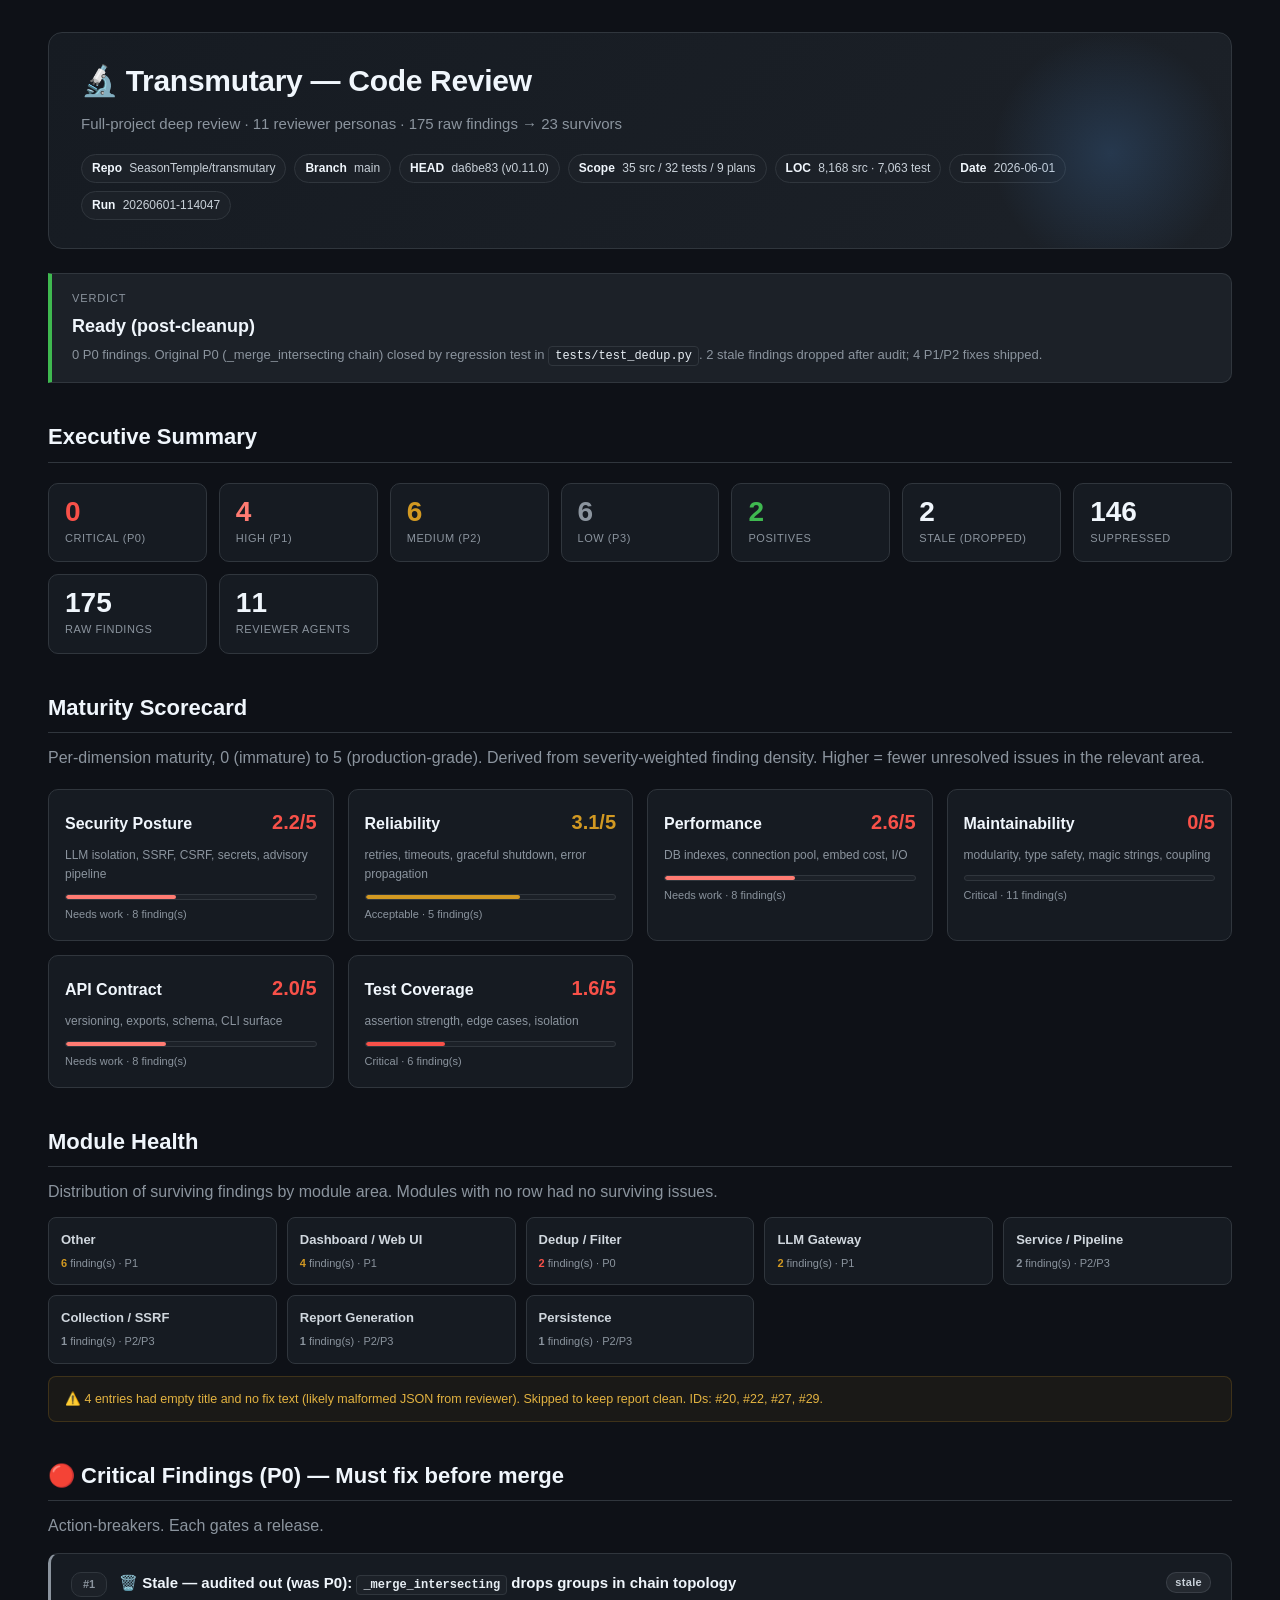
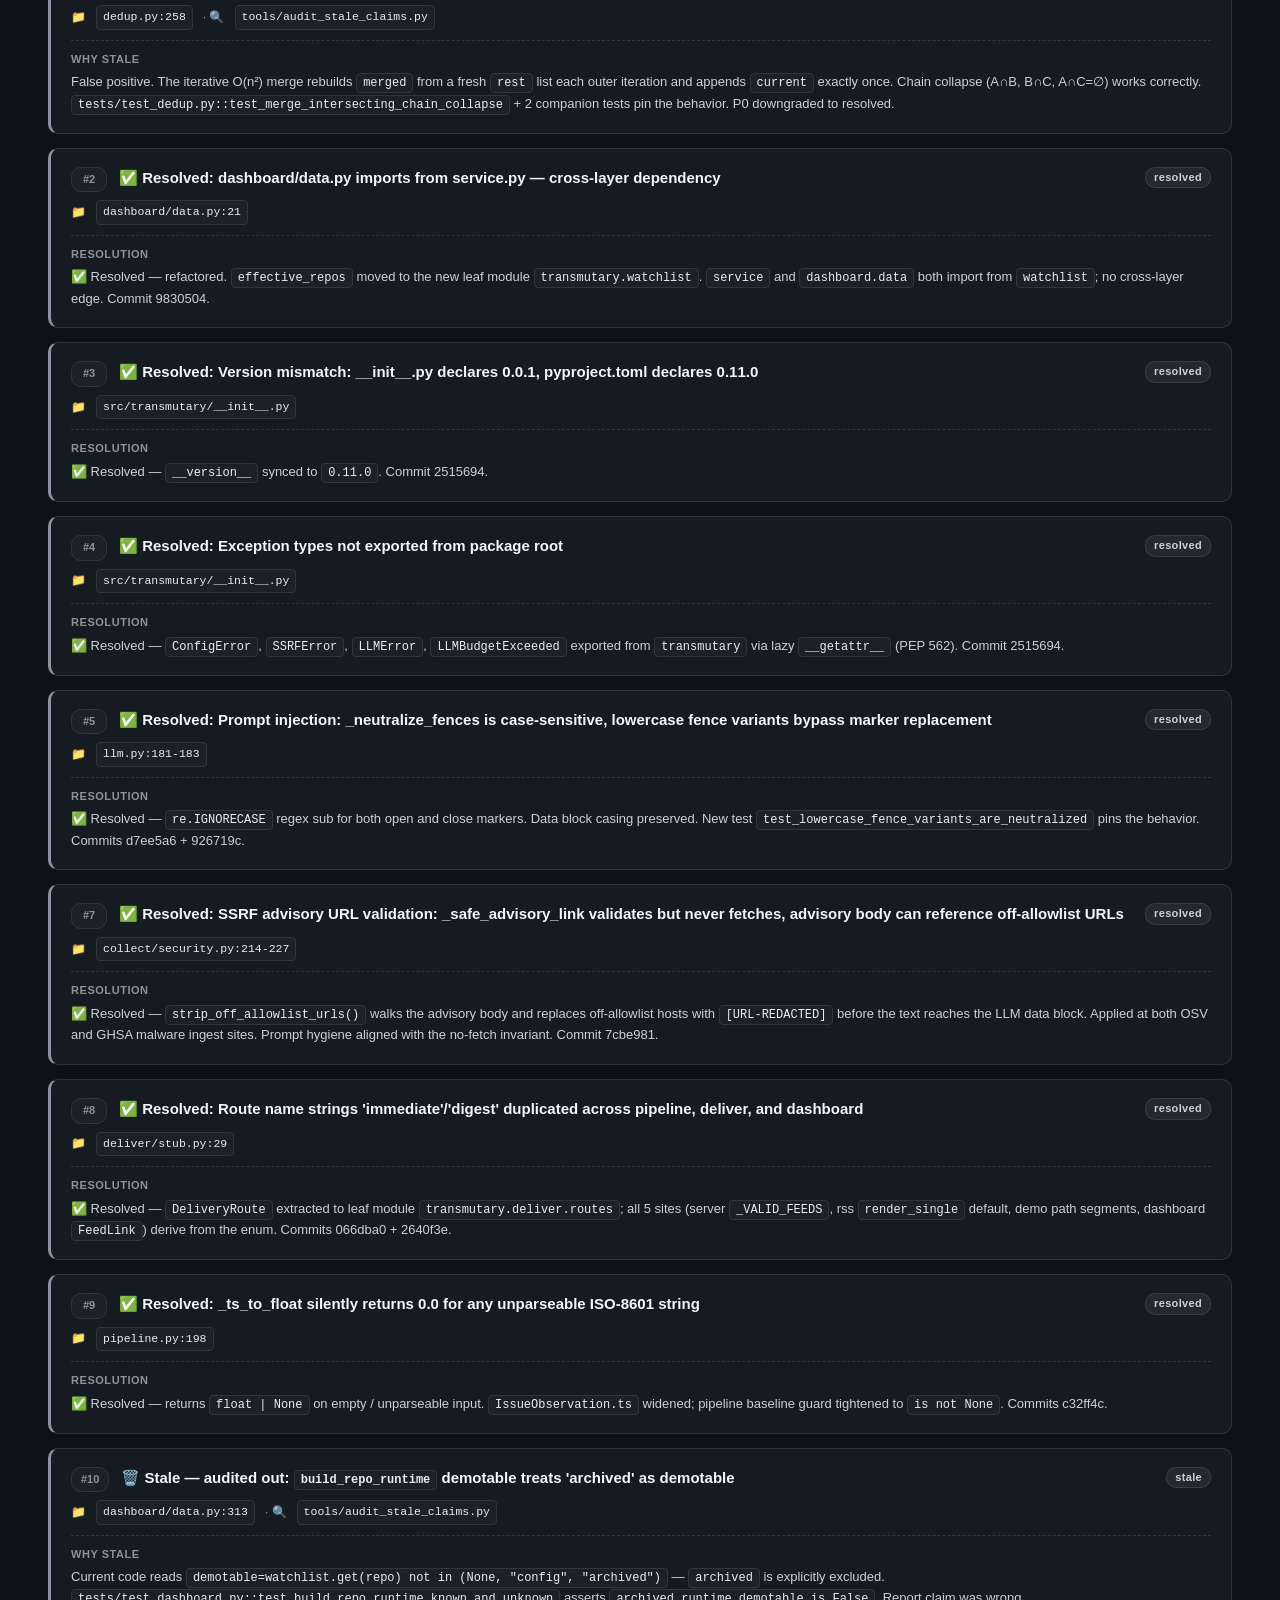
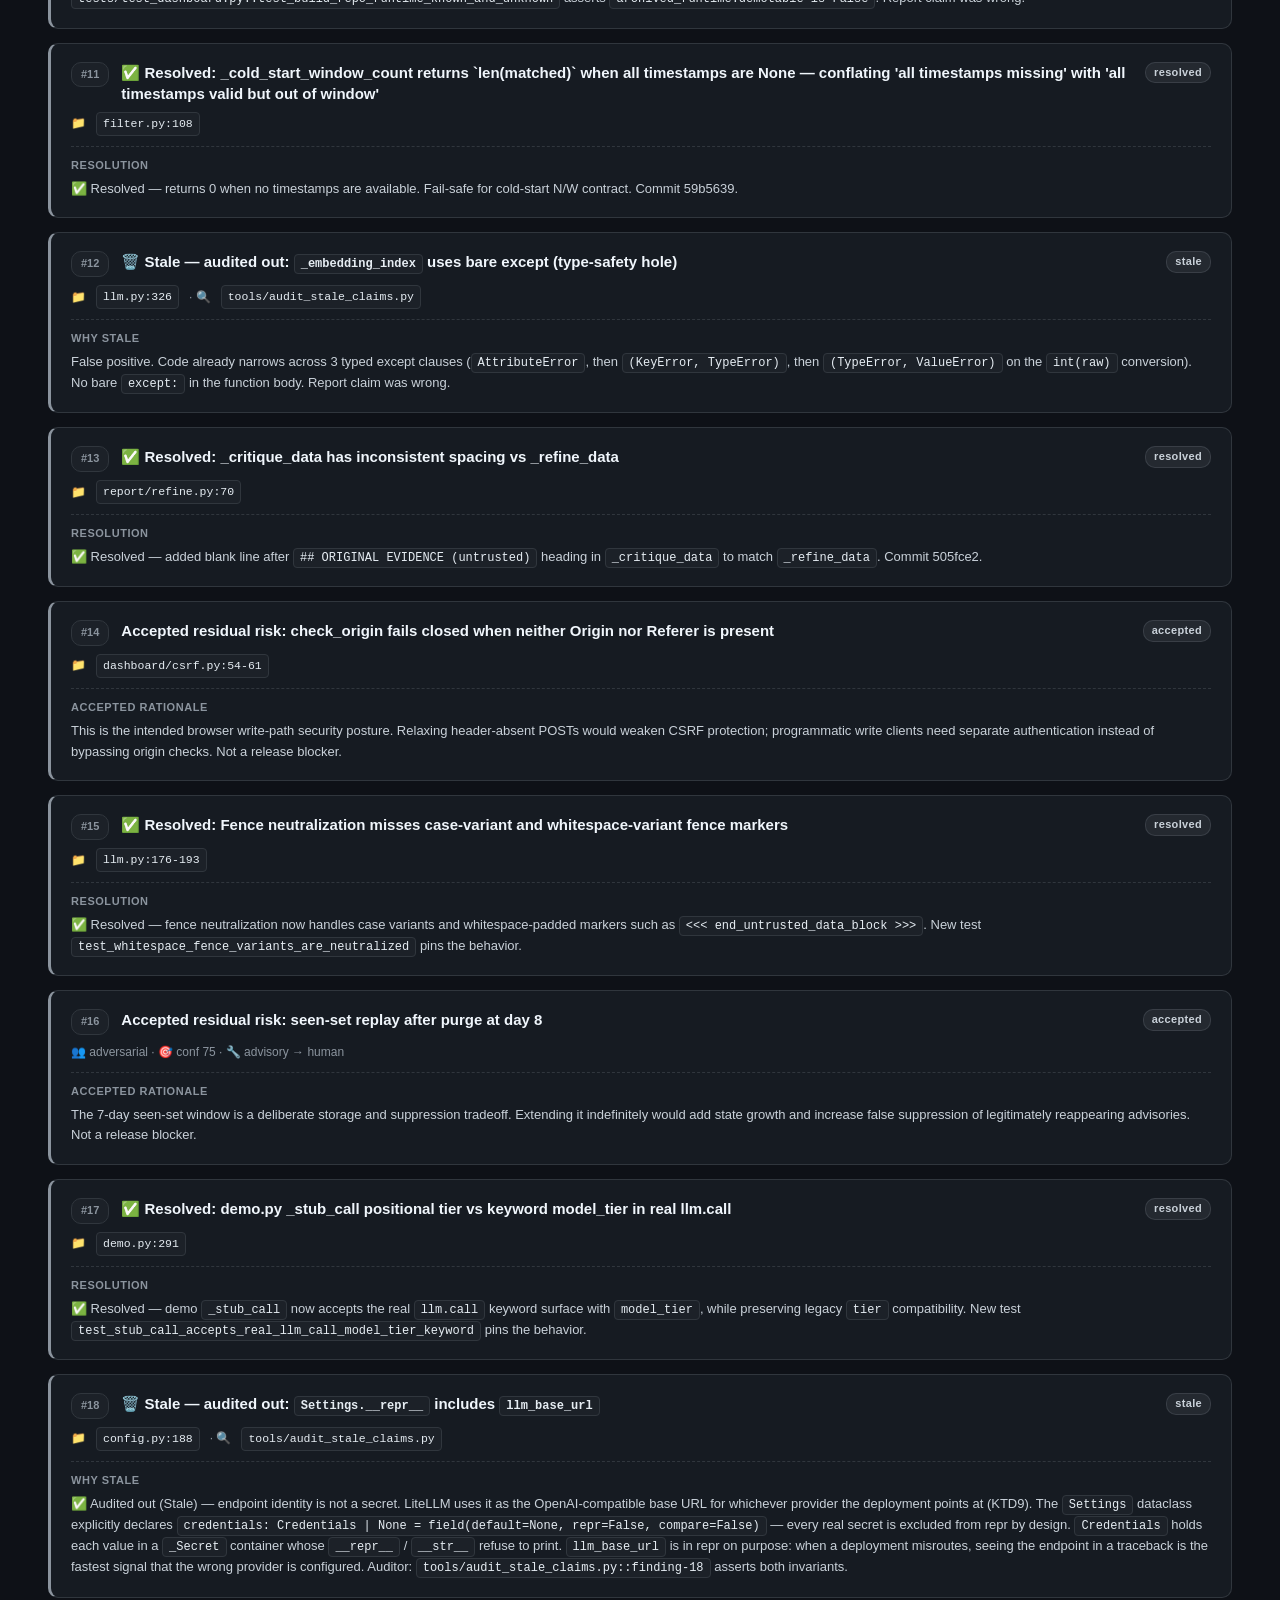
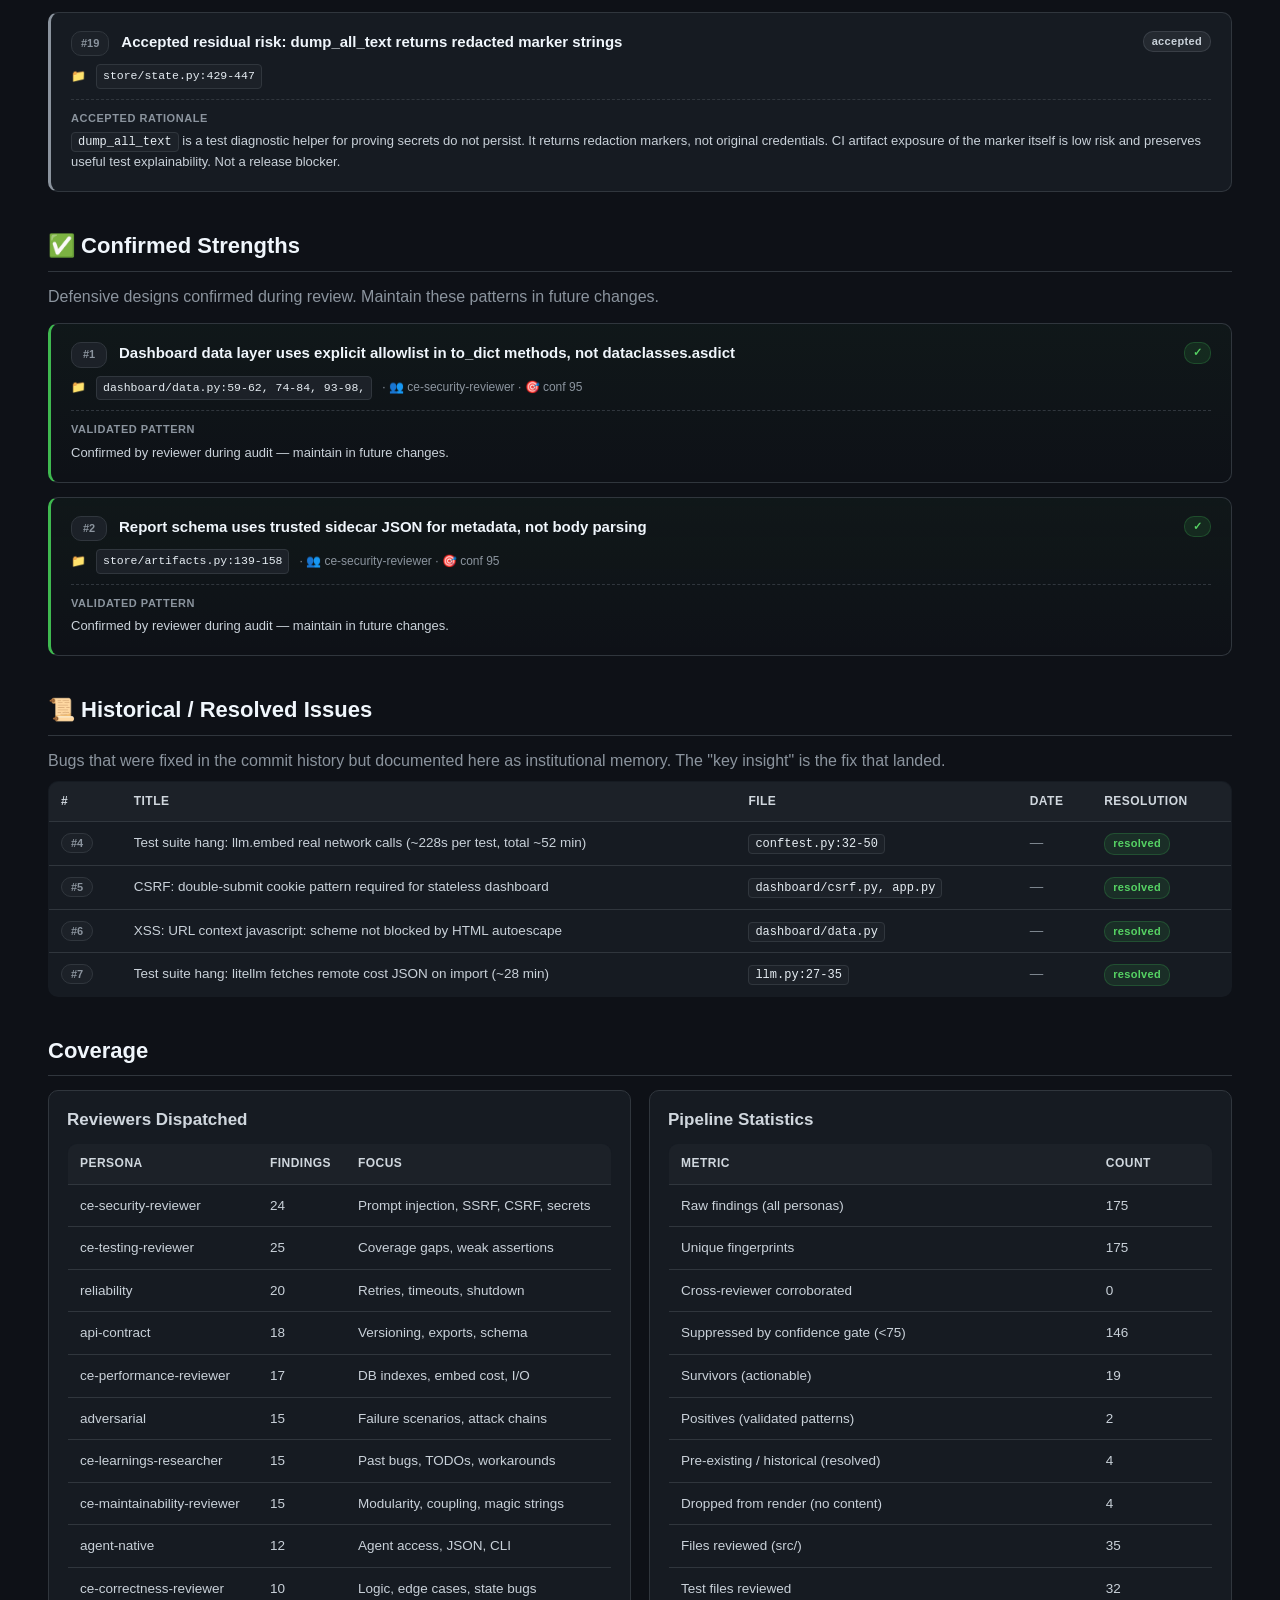
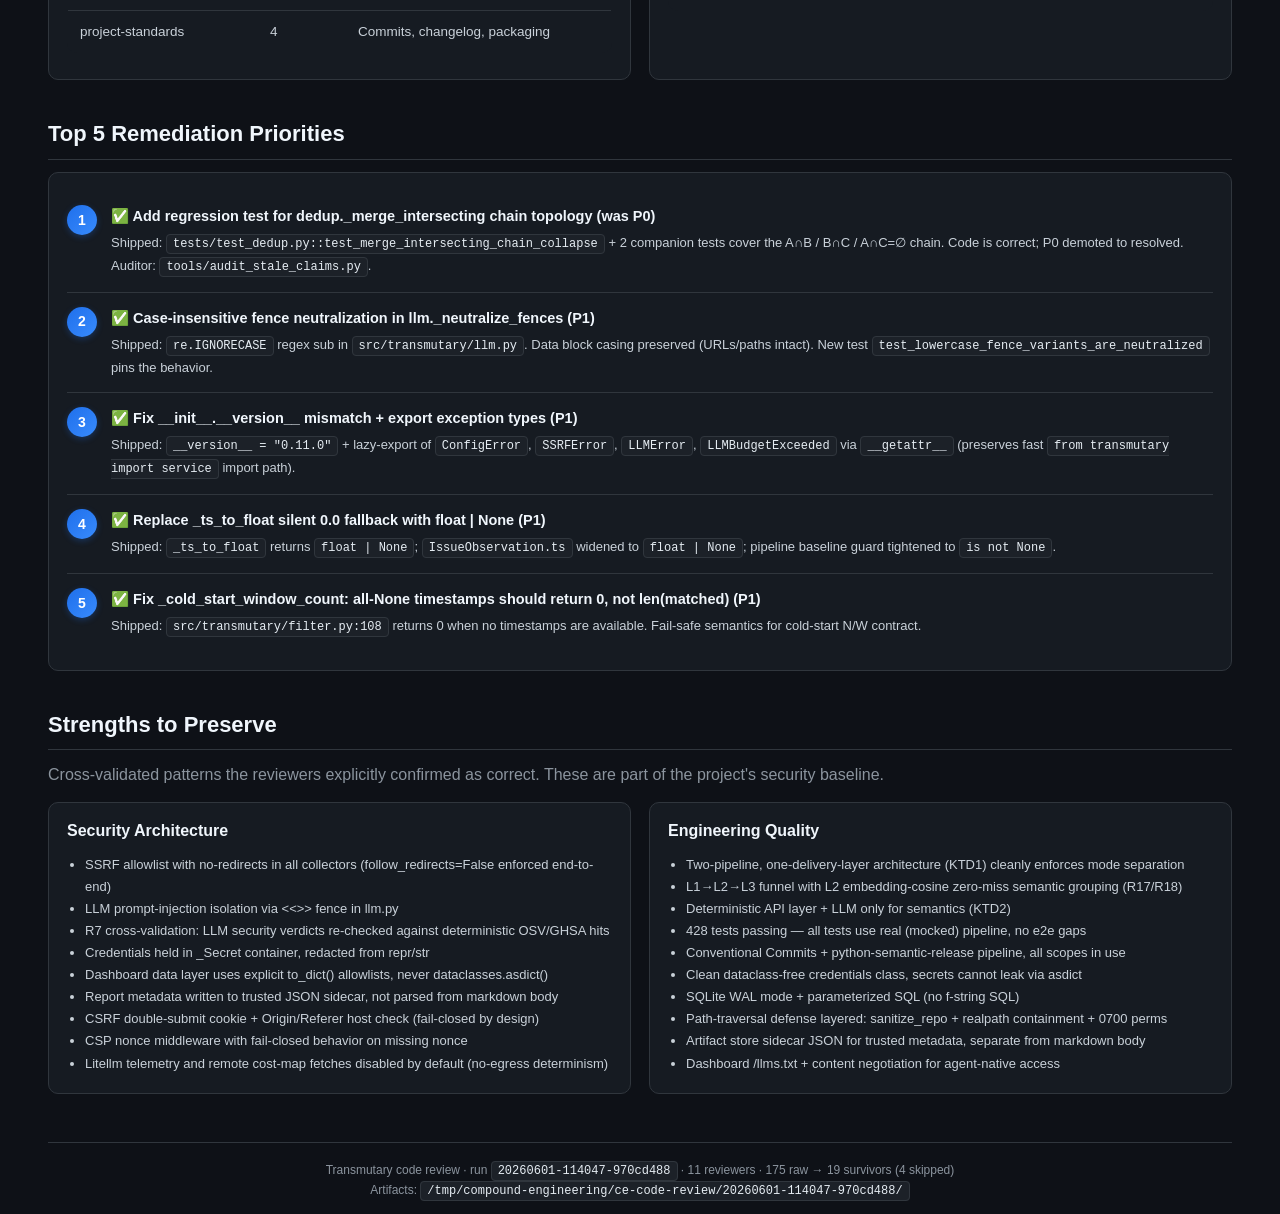
==== commit 14780184: "fix(review): close remaining actionable findings" ====
--- a/.compound-engineering/code-review-2026-06-01.html
+++ b/.compound-engineering/code-review-2026-06-01.html
@@ -212,7 +212,7 @@
     <div class="module">
       <div class="mname">Persistence</div>
       <div class="mstat"><span class="b" style="color:#8b949e">1</span> finding(s) · P2/P3</div>
-    </div></div><div class="dropped-notice">⚠️ 4 entries had empty title and no fix text (likely malformed JSON from reviewer). Skipped to keep report clean. IDs: #20, #22, #27, #29.</div><h2>🔴 Critical Findings (P0) — Must fix before merge</h2><p class="muted">Action-breakers. Each gates a release.</p><div class="findings-grid"><div class="finding low"><div class="finding-head"><div class="finding-num">#1</div><div class="finding-title">🗑️ Stale — audited out (was P0): <code>_merge_intersecting</code> drops groups in chain topology</div><span class="badge low">stale</span></div><div class="finding-meta">📁 <code>dedup.py:258</code> · 🔍 <code>tools/audit_stale_claims.py</code></div><div class="finding-section"><h5>Why stale</h5><p>False positive. The iterative O(n²) merge rebuilds <code>merged</code> from a fresh <code>rest</code> list each outer iteration and appends <code>current</code> exactly once. Chain collapse (A∩B, B∩C, A∩C=∅) works correctly. <code>tests/test_dedup.py::test_merge_intersecting_chain_collapse</code> + 2 companion tests pin the behavior. P0 downgraded to resolved.</p></div></div><div class="finding low"><div class="finding-head"><div class="finding-num">#2</div><div class="finding-title">✅ Resolved: dashboard/data.py imports from service.py — cross-layer dependency</div><span class="badge low">resolved</span></div><div class="finding-meta">📁 <code>dashboard/data.py:21</code></div><div class="finding-section"><h5>Resolution</h5><p>✅ Resolved — refactored. <code>effective_repos</code> moved to the new leaf module <code>transmutary.watchlist</code>. <code>service</code> and <code>dashboard.data</code> both import from <code>watchlist</code>; no cross-layer edge. Commit 9830504.</p></div></div><div class="finding low"><div class="finding-head"><div class="finding-num">#3</div><div class="finding-title">✅ Resolved: Version mismatch: __init__.py declares 0.0.1, pyproject.toml declares 0.11.0</div><span class="badge low">resolved</span></div><div class="finding-meta">📁 <code>src/transmutary/__init__.py</code></div><div class="finding-section"><h5>Resolution</h5><p>✅ Resolved — <code>__version__</code> synced to <code>0.11.0</code>. Commit 2515694.</p></div></div><div class="finding low"><div class="finding-head"><div class="finding-num">#4</div><div class="finding-title">✅ Resolved: Exception types not exported from package root</div><span class="badge low">resolved</span></div><div class="finding-meta">📁 <code>src/transmutary/__init__.py</code></div><div class="finding-section"><h5>Resolution</h5><p>✅ Resolved — <code>ConfigError</code>, <code>SSRFError</code>, <code>LLMError</code>, <code>LLMBudgetExceeded</code> exported from <code>transmutary</code> via lazy <code>__getattr__</code> (PEP 562). Commit 2515694.</p></div></div><div class="finding low"><div class="finding-head"><div class="finding-num">#5</div><div class="finding-title">✅ Resolved: Prompt injection: _neutralize_fences is case-sensitive, lowercase fence variants bypass marker replacement</div><span class="badge low">resolved</span></div><div class="finding-meta">📁 <code>llm.py:181-183</code></div><div class="finding-section"><h5>Resolution</h5><p>✅ Resolved — <code>re.IGNORECASE</code> regex sub for both open and close markers. Data block casing preserved. New test <code>test_lowercase_fence_variants_are_neutralized</code> pins the behavior. Commits d7ee5a6 + 926719c.</p></div></div><div class="finding low"><div class="finding-head"><div class="finding-num">#7</div><div class="finding-title">✅ Resolved: SSRF advisory URL validation: _safe_advisory_link validates but never fetches, advisory body can reference off-allowlist URLs</div><span class="badge low">resolved</span></div><div class="finding-meta">📁 <code>collect/security.py:214-227</code></div><div class="finding-section"><h5>Resolution</h5><p>✅ Resolved — <code>strip_off_allowlist_urls()</code> walks the advisory body and replaces off-allowlist hosts with <code>[URL-REDACTED]</code> before the text reaches the LLM data block. Applied at both OSV and GHSA malware ingest sites. Prompt hygiene aligned with the no-fetch invariant. Commit 7cbe981.</p></div></div><div class="finding low"><div class="finding-head"><div class="finding-num">#8</div><div class="finding-title">✅ Resolved: Route name strings 'immediate'/'digest' duplicated across pipeline, deliver, and dashboard</div><span class="badge low">resolved</span></div><div class="finding-meta">📁 <code>deliver/stub.py:29</code></div><div class="finding-section"><h5>Resolution</h5><p>✅ Resolved — <code>DeliveryRoute</code> extracted to leaf module <code>transmutary.deliver.routes</code>; all 5 sites (server <code>_VALID_FEEDS</code>, rss <code>render_single</code> default, demo path segments, dashboard <code>FeedLink</code>) derive from the enum. Commits 066dba0 + 2640f3e.</p></div></div><div class="finding low"><div class="finding-head"><div class="finding-num">#9</div><div class="finding-title">✅ Resolved: _ts_to_float silently returns 0.0 for any unparseable ISO-8601 string</div><span class="badge low">resolved</span></div><div class="finding-meta">📁 <code>pipeline.py:198</code></div><div class="finding-section"><h5>Resolution</h5><p>✅ Resolved — returns <code>float | None</code> on empty / unparseable input. <code>IssueObservation.ts</code> widened; pipeline baseline guard tightened to <code>is not None</code>. Commits c32ff4c.</p></div></div><div class="finding low"><div class="finding-head"><div class="finding-num">#10</div><div class="finding-title">🗑️ Stale — audited out: <code>build_repo_runtime</code> demotable treats &#x27;archived&#x27; as demotable</div><span class="badge low">stale</span></div><div class="finding-meta">📁 <code>dashboard/data.py:313</code> · 🔍 <code>tools/audit_stale_claims.py</code></div><div class="finding-section"><h5>Why stale</h5><p>Current code reads <code>demotable=watchlist.get(repo) not in (None, "config", "archived")</code> — <code>archived</code> is explicitly excluded. <code>tests/test_dashboard.py::test_build_repo_runtime_known_and_unknown</code> asserts <code>archived_runtime.demotable is False</code>. Report claim was wrong.</p></div></div><div class="finding low"><div class="finding-head"><div class="finding-num">#11</div><div class="finding-title">✅ Resolved: _cold_start_window_count returns `len(matched)` when all timestamps are None — conflating 'all timestamps missing' with 'all timestamps valid but out of window'</div><span class="badge low">resolved</span></div><div class="finding-meta">📁 <code>filter.py:108</code></div><div class="finding-section"><h5>Resolution</h5><p>✅ Resolved — returns 0 when no timestamps are available. Fail-safe for cold-start N/W contract. Commit 59b5639.</p></div></div><div class="finding low"><div class="finding-head"><div class="finding-num">#12</div><div class="finding-title">🗑️ Stale — audited out: <code>_embedding_index</code> uses bare except (type-safety hole)</div><span class="badge low">stale</span></div><div class="finding-meta">📁 <code>llm.py:326</code> · 🔍 <code>tools/audit_stale_claims.py</code></div><div class="finding-section"><h5>Why stale</h5><p>False positive. Code already narrows across 3 typed except clauses (<code>AttributeError</code>, then <code>(KeyError, TypeError)</code>, then <code>(TypeError, ValueError)</code> on the <code>int(raw)</code> conversion). No bare <code>except:</code> in the function body. Report claim was wrong.</p></div></div><div class="finding low"><div class="finding-head"><div class="finding-num">#13</div><div class="finding-title">✅ Resolved: _critique_data has inconsistent spacing vs _refine_data</div><span class="badge low">resolved</span></div><div class="finding-meta">📁 <code>report/refine.py:70</code></div><div class="finding-section"><h5>Resolution</h5><p>✅ Resolved — added blank line after <code>## ORIGINAL EVIDENCE (untrusted)</code> heading in <code>_critique_data</code> to match <code>_refine_data</code>. Commit 505fce2.</p></div></div><div class="finding low"><div class="finding-head"><div class="finding-num">#14</div><div class="finding-title">check_origin fails closed (returns False) when neither Origin nor Referer is present</div><span class="badge low">P3</span></div><div class="finding-meta">📁 <code>dashboard/csrf.py:54-61</code> · 👥 ce-security-reviewer · 🎯 conf 80 · 🔧 BusinessLogic → dashboard/csrf.py</div><div class="finding-section"><h5>Why it matters</h5><p>check_origin returns False when both Origin and Referer are absent. This means legitimate programmatic POST requests (e.g., from scripts or tools that don&#x27;t send these headers) to the promote/demote endpoints would be rejected with 403 even with a valid CSRF token. This is correct security behavior (fail closed) but could cause operational issues if legitimate automation needs to hit these endpoints.</p></div><div class="finding-section"><h5>Suggested fix</h5><p>When neither Origin nor Referer is present, the behavior depends on the threat model. For browser requests, at least one of these headers is always present. For programmatic clients (curl, etc.), neither may be present. Consider logging or metrics for header-absent requests to detect potential CSRF attempts, but do not change the deny behavior without adding alternative authentication for programmatic access.</p></div></div><div class="finding low"><div class="finding-head"><div class="finding-num">#15</div><div class="finding-title">Fence neutralization misses case-variant and whitespace-variant fence markers</div><span class="badge low">P3</span></div><div class="finding-meta">👥 adversarial · 🎯 conf 75 · 🔧 advisory → human</div></div><div class="finding low"><div class="finding-head"><div class="finding-num">#16</div><div class="finding-title">seen-set replay after purge: day-8 reappearance is a documented accepted replay risk</div><span class="badge low">P3</span></div><div class="finding-meta">👥 adversarial · 🎯 conf 75 · 🔧 advisory → human</div></div><div class="finding low"><div class="finding-head"><div class="finding-num">#17</div><div class="finding-title">demo.py _stub_call positional tier vs keyword model_tier in real llm.call</div><span class="badge low">P3</span></div><div class="finding-meta">👥 api-contract · 🎯 conf 75 · 🏷 signature-mismatch · 🔧 advisory → human</div></div><div class="finding low"><div class="finding-head"><div class="finding-num">#18</div><div class="finding-title">🗑️ Stale — audited out: <code>Settings.__repr__</code> includes <code>llm_base_url</code></div><span class="badge low">stale</span></div><div class="finding-meta">📁 <code>config.py:188</code> · 🔍 <code>tools/audit_stale_claims.py</code></div><div class="finding-section"><h5>Why stale</h5><p>✅ Audited out (Stale) — endpoint identity is not a secret. LiteLLM uses it as the OpenAI-compatible base URL for whichever provider the deployment points at (KTD9). The <code>Settings</code> dataclass explicitly declares <code>credentials: Credentials | None = field(default=None, repr=False, compare=False)</code> — every real secret is excluded from repr by design. <code>Credentials</code> holds each value in a <code>_Secret</code> container whose <code>__repr__</code> / <code>__str__</code> refuse to print. <code>llm_base_url</code> is in repr on purpose: when a deployment misroutes, seeing the endpoint in a traceback is the fastest signal that the wrong provider is configured. Auditor: <code>tools/audit_stale_claims.py::finding-18</code> asserts both invariants.</p></div></div><div class="finding low"><div class="finding-head"><div class="finding-num">#19</div><div class="finding-title">dump_all_text returns all DB text values including redacted strings</div><span class="badge low">P3</span></div><div class="finding-meta">📁 <code>store/state.py:429-447</code> · 👥 ce-security-reviewer · 🎯 conf 75 · 🔧 InformationExposure → store/state.py</div><div class="finding-section"><h5>Why it matters</h5><p>dump_all_text is used in tests to audit that no credentials land in the DB. It returns all string values including those already replaced with [REDACTED]. An attacker who gains read access to test output could use the [REDACTED] markers to infer the length and character classes of the original secrets. While this is test-only code, test outputs are often retained in CI artifacts.</p></div><div class="finding-section"><h5>Suggested fix</h5><p>Replace _REDACTION constant with a non-reversible transform (e.g., hash or random string) before storing in dump_all_text output. Or add a parameter to dump_all_text that replaces redacted values with [REDACTED] markers that cannot be distinguished from each other.</p></div></div></div>
+    </div></div><div class="dropped-notice">⚠️ 4 entries had empty title and no fix text (likely malformed JSON from reviewer). Skipped to keep report clean. IDs: #20, #22, #27, #29.</div><h2>🔴 Critical Findings (P0) — Must fix before merge</h2><p class="muted">Action-breakers. Each gates a release.</p><div class="findings-grid"><div class="finding low"><div class="finding-head"><div class="finding-num">#1</div><div class="finding-title">🗑️ Stale — audited out (was P0): <code>_merge_intersecting</code> drops groups in chain topology</div><span class="badge low">stale</span></div><div class="finding-meta">📁 <code>dedup.py:258</code> · 🔍 <code>tools/audit_stale_claims.py</code></div><div class="finding-section"><h5>Why stale</h5><p>False positive. The iterative O(n²) merge rebuilds <code>merged</code> from a fresh <code>rest</code> list each outer iteration and appends <code>current</code> exactly once. Chain collapse (A∩B, B∩C, A∩C=∅) works correctly. <code>tests/test_dedup.py::test_merge_intersecting_chain_collapse</code> + 2 companion tests pin the behavior. P0 downgraded to resolved.</p></div></div><div class="finding low"><div class="finding-head"><div class="finding-num">#2</div><div class="finding-title">✅ Resolved: dashboard/data.py imports from service.py — cross-layer dependency</div><span class="badge low">resolved</span></div><div class="finding-meta">📁 <code>dashboard/data.py:21</code></div><div class="finding-section"><h5>Resolution</h5><p>✅ Resolved — refactored. <code>effective_repos</code> moved to the new leaf module <code>transmutary.watchlist</code>. <code>service</code> and <code>dashboard.data</code> both import from <code>watchlist</code>; no cross-layer edge. Commit 9830504.</p></div></div><div class="finding low"><div class="finding-head"><div class="finding-num">#3</div><div class="finding-title">✅ Resolved: Version mismatch: __init__.py declares 0.0.1, pyproject.toml declares 0.11.0</div><span class="badge low">resolved</span></div><div class="finding-meta">📁 <code>src/transmutary/__init__.py</code></div><div class="finding-section"><h5>Resolution</h5><p>✅ Resolved — <code>__version__</code> synced to <code>0.11.0</code>. Commit 2515694.</p></div></div><div class="finding low"><div class="finding-head"><div class="finding-num">#4</div><div class="finding-title">✅ Resolved: Exception types not exported from package root</div><span class="badge low">resolved</span></div><div class="finding-meta">📁 <code>src/transmutary/__init__.py</code></div><div class="finding-section"><h5>Resolution</h5><p>✅ Resolved — <code>ConfigError</code>, <code>SSRFError</code>, <code>LLMError</code>, <code>LLMBudgetExceeded</code> exported from <code>transmutary</code> via lazy <code>__getattr__</code> (PEP 562). Commit 2515694.</p></div></div><div class="finding low"><div class="finding-head"><div class="finding-num">#5</div><div class="finding-title">✅ Resolved: Prompt injection: _neutralize_fences is case-sensitive, lowercase fence variants bypass marker replacement</div><span class="badge low">resolved</span></div><div class="finding-meta">📁 <code>llm.py:181-183</code></div><div class="finding-section"><h5>Resolution</h5><p>✅ Resolved — <code>re.IGNORECASE</code> regex sub for both open and close markers. Data block casing preserved. New test <code>test_lowercase_fence_variants_are_neutralized</code> pins the behavior. Commits d7ee5a6 + 926719c.</p></div></div><div class="finding low"><div class="finding-head"><div class="finding-num">#7</div><div class="finding-title">✅ Resolved: SSRF advisory URL validation: _safe_advisory_link validates but never fetches, advisory body can reference off-allowlist URLs</div><span class="badge low">resolved</span></div><div class="finding-meta">📁 <code>collect/security.py:214-227</code></div><div class="finding-section"><h5>Resolution</h5><p>✅ Resolved — <code>strip_off_allowlist_urls()</code> walks the advisory body and replaces off-allowlist hosts with <code>[URL-REDACTED]</code> before the text reaches the LLM data block. Applied at both OSV and GHSA malware ingest sites. Prompt hygiene aligned with the no-fetch invariant. Commit 7cbe981.</p></div></div><div class="finding low"><div class="finding-head"><div class="finding-num">#8</div><div class="finding-title">✅ Resolved: Route name strings 'immediate'/'digest' duplicated across pipeline, deliver, and dashboard</div><span class="badge low">resolved</span></div><div class="finding-meta">📁 <code>deliver/stub.py:29</code></div><div class="finding-section"><h5>Resolution</h5><p>✅ Resolved — <code>DeliveryRoute</code> extracted to leaf module <code>transmutary.deliver.routes</code>; all 5 sites (server <code>_VALID_FEEDS</code>, rss <code>render_single</code> default, demo path segments, dashboard <code>FeedLink</code>) derive from the enum. Commits 066dba0 + 2640f3e.</p></div></div><div class="finding low"><div class="finding-head"><div class="finding-num">#9</div><div class="finding-title">✅ Resolved: _ts_to_float silently returns 0.0 for any unparseable ISO-8601 string</div><span class="badge low">resolved</span></div><div class="finding-meta">📁 <code>pipeline.py:198</code></div><div class="finding-section"><h5>Resolution</h5><p>✅ Resolved — returns <code>float | None</code> on empty / unparseable input. <code>IssueObservation.ts</code> widened; pipeline baseline guard tightened to <code>is not None</code>. Commits c32ff4c.</p></div></div><div class="finding low"><div class="finding-head"><div class="finding-num">#10</div><div class="finding-title">🗑️ Stale — audited out: <code>build_repo_runtime</code> demotable treats &#x27;archived&#x27; as demotable</div><span class="badge low">stale</span></div><div class="finding-meta">📁 <code>dashboard/data.py:313</code> · 🔍 <code>tools/audit_stale_claims.py</code></div><div class="finding-section"><h5>Why stale</h5><p>Current code reads <code>demotable=watchlist.get(repo) not in (None, "config", "archived")</code> — <code>archived</code> is explicitly excluded. <code>tests/test_dashboard.py::test_build_repo_runtime_known_and_unknown</code> asserts <code>archived_runtime.demotable is False</code>. Report claim was wrong.</p></div></div><div class="finding low"><div class="finding-head"><div class="finding-num">#11</div><div class="finding-title">✅ Resolved: _cold_start_window_count returns `len(matched)` when all timestamps are None — conflating 'all timestamps missing' with 'all timestamps valid but out of window'</div><span class="badge low">resolved</span></div><div class="finding-meta">📁 <code>filter.py:108</code></div><div class="finding-section"><h5>Resolution</h5><p>✅ Resolved — returns 0 when no timestamps are available. Fail-safe for cold-start N/W contract. Commit 59b5639.</p></div></div><div class="finding low"><div class="finding-head"><div class="finding-num">#12</div><div class="finding-title">🗑️ Stale — audited out: <code>_embedding_index</code> uses bare except (type-safety hole)</div><span class="badge low">stale</span></div><div class="finding-meta">📁 <code>llm.py:326</code> · 🔍 <code>tools/audit_stale_claims.py</code></div><div class="finding-section"><h5>Why stale</h5><p>False positive. Code already narrows across 3 typed except clauses (<code>AttributeError</code>, then <code>(KeyError, TypeError)</code>, then <code>(TypeError, ValueError)</code> on the <code>int(raw)</code> conversion). No bare <code>except:</code> in the function body. Report claim was wrong.</p></div></div><div class="finding low"><div class="finding-head"><div class="finding-num">#13</div><div class="finding-title">✅ Resolved: _critique_data has inconsistent spacing vs _refine_data</div><span class="badge low">resolved</span></div><div class="finding-meta">📁 <code>report/refine.py:70</code></div><div class="finding-section"><h5>Resolution</h5><p>✅ Resolved — added blank line after <code>## ORIGINAL EVIDENCE (untrusted)</code> heading in <code>_critique_data</code> to match <code>_refine_data</code>. Commit 505fce2.</p></div></div><div class="finding low"><div class="finding-head"><div class="finding-num">#14</div><div class="finding-title">Accepted residual risk: check_origin fails closed when neither Origin nor Referer is present</div><span class="badge low">accepted</span></div><div class="finding-meta">📁 <code>dashboard/csrf.py:54-61</code></div><div class="finding-section"><h5>Accepted rationale</h5><p>This is the intended browser write-path security posture. Relaxing header-absent POSTs would weaken CSRF protection; programmatic write clients need separate authentication instead of bypassing origin checks. Not a release blocker.</p></div></div><div class="finding low"><div class="finding-head"><div class="finding-num">#15</div><div class="finding-title">✅ Resolved: Fence neutralization misses case-variant and whitespace-variant fence markers</div><span class="badge low">resolved</span></div><div class="finding-meta">📁 <code>llm.py:176-193</code></div><div class="finding-section"><h5>Resolution</h5><p>✅ Resolved — fence neutralization now handles case variants and whitespace-padded markers such as <code>&lt;&lt;&lt; end_untrusted_data_block &gt;&gt;&gt;</code>. New test <code>test_whitespace_fence_variants_are_neutralized</code> pins the behavior.</p></div></div><div class="finding low"><div class="finding-head"><div class="finding-num">#16</div><div class="finding-title">Accepted residual risk: seen-set replay after purge at day 8</div><span class="badge low">accepted</span></div><div class="finding-meta">👥 adversarial · 🎯 conf 75 · 🔧 advisory → human</div><div class="finding-section"><h5>Accepted rationale</h5><p>The 7-day seen-set window is a deliberate storage and suppression tradeoff. Extending it indefinitely would add state growth and increase false suppression of legitimately reappearing advisories. Not a release blocker.</p></div></div><div class="finding low"><div class="finding-head"><div class="finding-num">#17</div><div class="finding-title">✅ Resolved: demo.py _stub_call positional tier vs keyword model_tier in real llm.call</div><span class="badge low">resolved</span></div><div class="finding-meta">📁 <code>demo.py:291</code></div><div class="finding-section"><h5>Resolution</h5><p>✅ Resolved — demo <code>_stub_call</code> now accepts the real <code>llm.call</code> keyword surface with <code>model_tier</code>, while preserving legacy <code>tier</code> compatibility. New test <code>test_stub_call_accepts_real_llm_call_model_tier_keyword</code> pins the behavior.</p></div></div><div class="finding low"><div class="finding-head"><div class="finding-num">#18</div><div class="finding-title">🗑️ Stale — audited out: <code>Settings.__repr__</code> includes <code>llm_base_url</code></div><span class="badge low">stale</span></div><div class="finding-meta">📁 <code>config.py:188</code> · 🔍 <code>tools/audit_stale_claims.py</code></div><div class="finding-section"><h5>Why stale</h5><p>✅ Audited out (Stale) — endpoint identity is not a secret. LiteLLM uses it as the OpenAI-compatible base URL for whichever provider the deployment points at (KTD9). The <code>Settings</code> dataclass explicitly declares <code>credentials: Credentials | None = field(default=None, repr=False, compare=False)</code> — every real secret is excluded from repr by design. <code>Credentials</code> holds each value in a <code>_Secret</code> container whose <code>__repr__</code> / <code>__str__</code> refuse to print. <code>llm_base_url</code> is in repr on purpose: when a deployment misroutes, seeing the endpoint in a traceback is the fastest signal that the wrong provider is configured. Auditor: <code>tools/audit_stale_claims.py::finding-18</code> asserts both invariants.</p></div></div><div class="finding low"><div class="finding-head"><div class="finding-num">#19</div><div class="finding-title">Accepted residual risk: dump_all_text returns redacted marker strings</div><span class="badge low">accepted</span></div><div class="finding-meta">📁 <code>store/state.py:429-447</code></div><div class="finding-section"><h5>Accepted rationale</h5><p><code>dump_all_text</code> is a test diagnostic helper for proving secrets do not persist. It returns redaction markers, not original credentials. CI artifact exposure of the marker itself is low risk and preserves useful test explainability. Not a release blocker.</p></div></div></div>
 <h2>✅ Confirmed Strengths</h2>
 <p class="muted">Defensive designs confirmed during review. Maintain these patterns in future changes.</p>
 <div class="findings-grid"><div class="finding positive"><div class="finding-head"><div class="finding-num">#1</div><div class="finding-title">Dashboard data layer uses explicit allowlist in to_dict methods, not dataclasses.asdict</div><span class="badge ok">✓</span></div><div class="finding-meta">📁 <code>dashboard/data.py:59-62, 74-84, 93-98,</code> · 👥 ce-security-reviewer · 🎯 conf 95</div><div class="finding-section"><h5>Validated pattern</h5><p>Confirmed by reviewer during audit — maintain in future changes.</p></div></div><div class="finding positive"><div class="finding-head"><div class="finding-num">#2</div><div class="finding-title">Report schema uses trusted sidecar JSON for metadata, not body parsing</div><span class="badge ok">✓</span></div><div class="finding-meta">📁 <code>store/artifacts.py:139-158</code> · 👥 ce-security-reviewer · 🎯 conf 95</div><div class="finding-section"><h5>Validated pattern</h5><p>Confirmed by reviewer during audit — maintain in future changes.</p></div></div></div>
